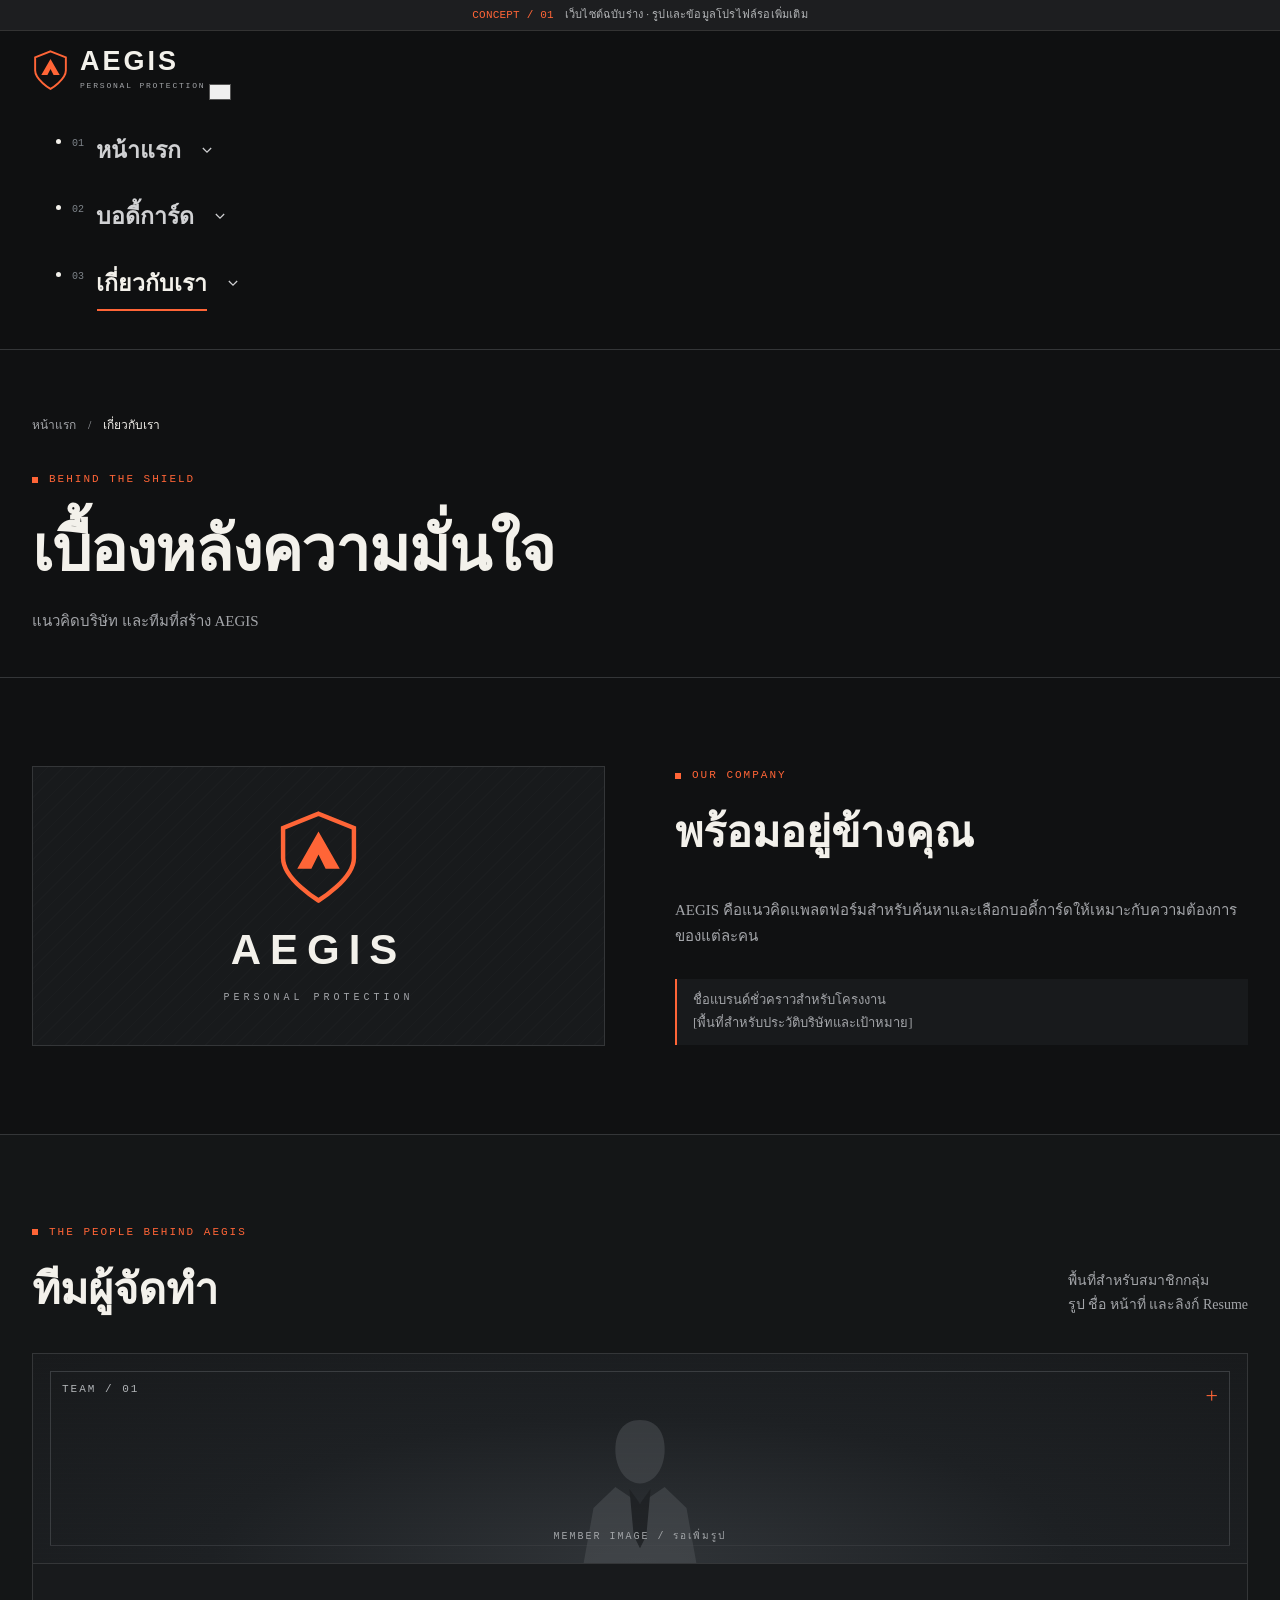
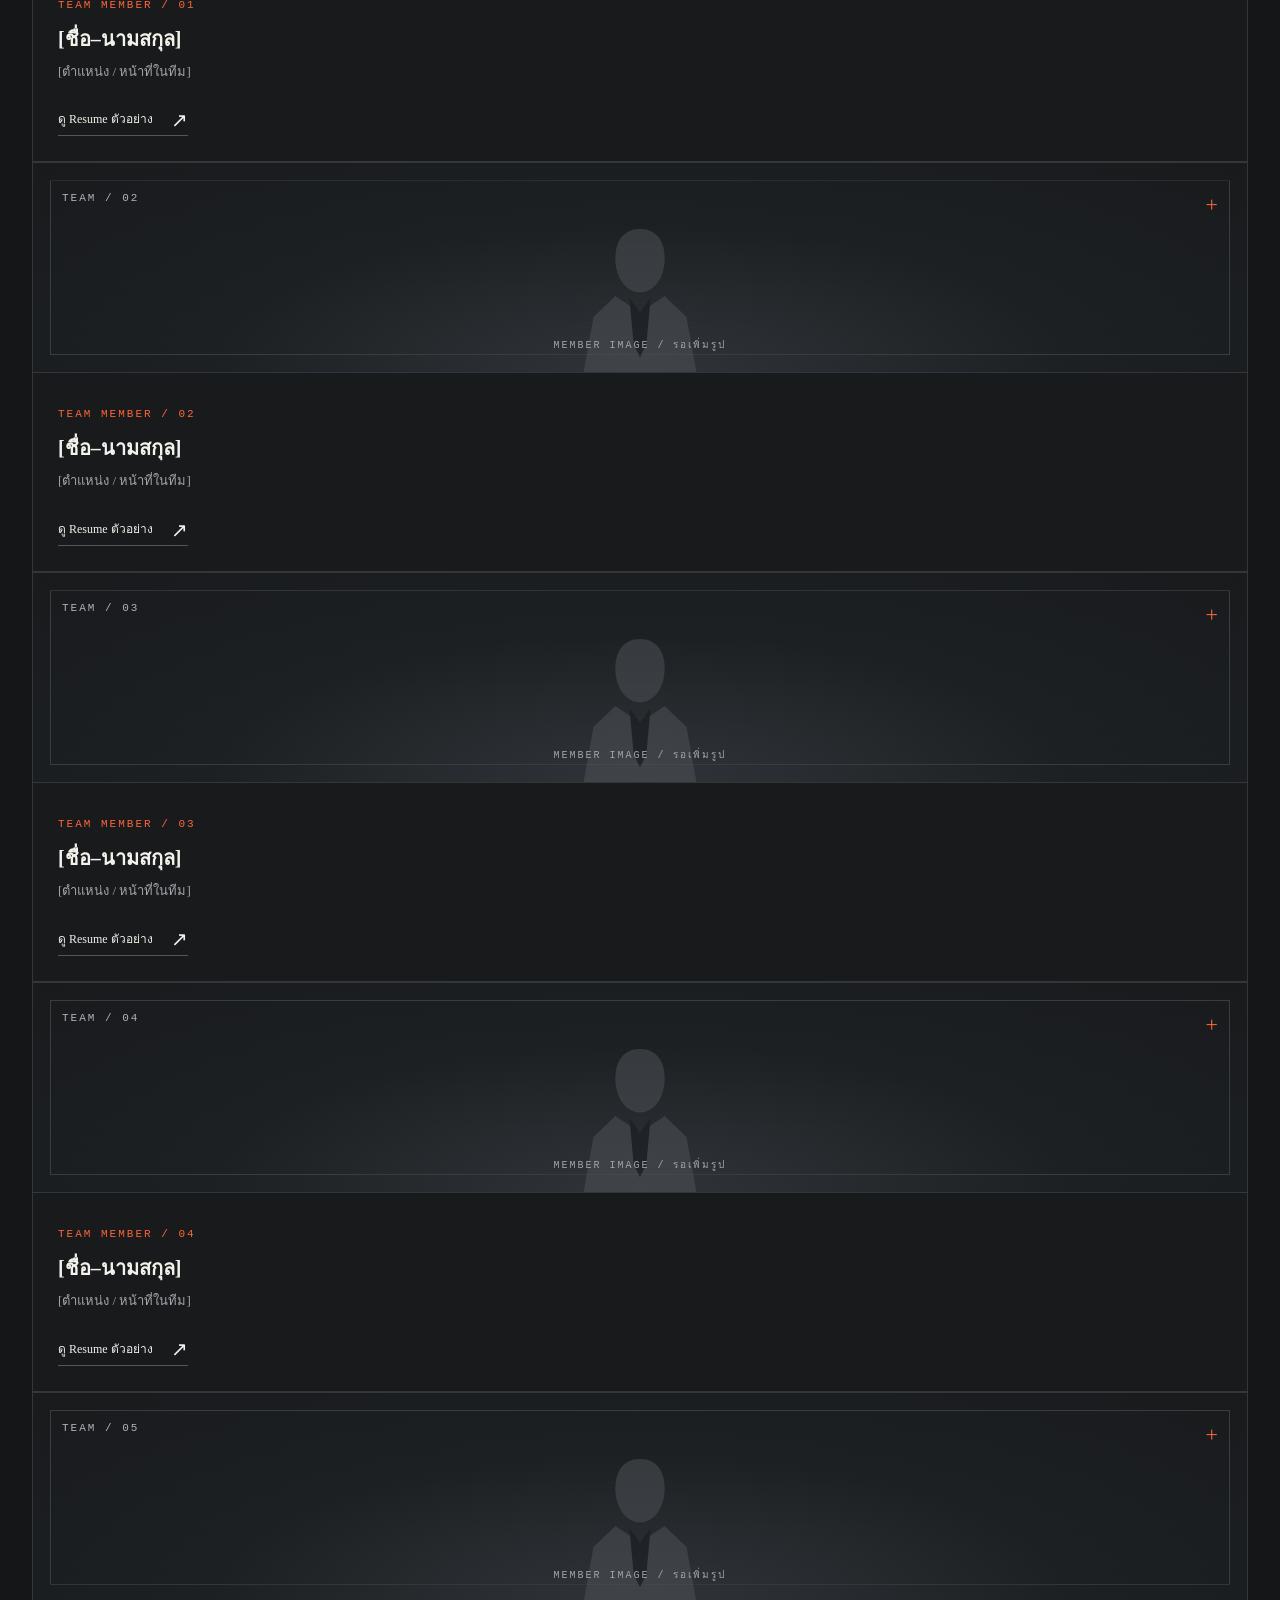
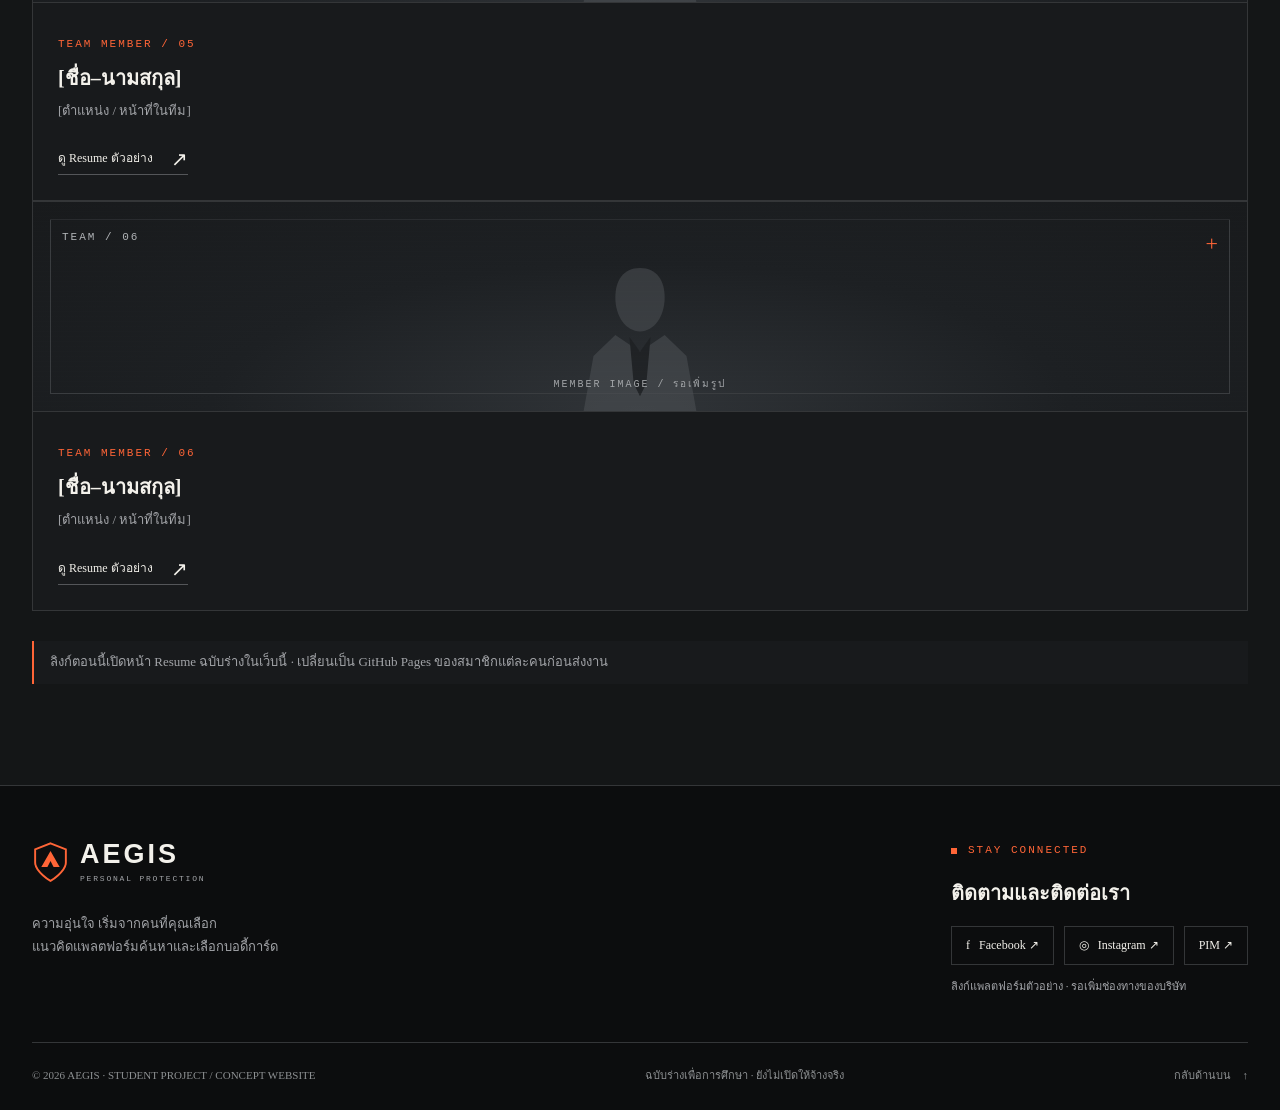
==== about.html @ c9ae6b12 "Add files via upload" ====
<!doctype html>
<html lang="th" data-bs-theme="dark">
  <!-- ข้อมูลหน้าเว็บและไฟล์ CSS -->
  <head>
    <meta charset="utf-8" />
    <meta name="viewport" content="width=device-width,initial-scale=1" />
    <meta name="theme-color" content="#101112" />
    <title>เกี่ยวกับเราและทีมผู้จัดทำ | AEGIS Personal Protection</title>
    <meta
      name="description"
      content="AEGIS แนวคิดแพลตฟอร์มเลือกบอดี้การ์ดส่วนบุคคล เว็บไซต์ฉบับร่างสำหรับโครงงานนักศึกษา"
    />
    <link rel="icon" href="assets/images/favicon.svg" type="image/svg+xml" />
    <link rel="stylesheet" href="assets/vendor/bootstrap.min.css" />
    <link rel="stylesheet" href="assets/css/style.css" />
  </head>
  <body id="top">
    <a class="skip-link" href="#main">ข้ามไปเนื้อหา</a>
    <div class="draft-bar">
      <span>CONCEPT / 01</span>
      เว็บไซต์ฉบับร่าง · รูปและข้อมูลโปรไฟล์รอเพิ่มเติม
    </div>

    <!-- แถบเมนูหลัก (Navbar) -->
    <header class="site-header">
      <nav class="navbar navbar-expand-lg" aria-label="เมนูหลัก">
        <div class="container">
          <a class="brand" href="index.html" aria-label="AEGIS กลับหน้าแรก">
            <svg viewBox="0 0 48 56" fill="none" aria-hidden="true">
              <path
                d="m24 3 20 8v17c0 12-20 24-20 24S4 40 4 28V11Z"
                stroke="currentColor"
                stroke-width="2.5"
              />
              <path d="m12 34 12-21 12 21h-8l-4-8-4 8Z" fill="currentColor" />
            </svg>
            <span>
              <span class="brand-name">AEGIS</span>
              <span class="brand-tag">PERSONAL PROTECTION</span>
            </span>
          </a>
          <button
            class="navbar-toggler"
            type="button"
            data-bs-toggle="collapse"
            data-bs-target="#mainNavigation"
            aria-controls="mainNavigation"
            aria-expanded="false"
            aria-label="เปิดหรือปิดเมนู"
          >
            <span class="navbar-toggler-icon"></span>
          </button>
          <div class="collapse navbar-collapse" id="mainNavigation">
            <ul class="navbar-nav ms-auto nav-three">
              <!-- เมนูหลัก 01: หน้าแรก -->
              <li class="nav-item nav-group">
                <!-- ชื่อหัวข้อเป็นลิงก์ไปหน้าหลัก; ลูกศรแยกสำหรับเปิดหัวข้อย่อย -->
                <div class="nav-heading">
                  <a class="nav-main" href="index.html" id="nav-home">
                    <span class="nav-number" aria-hidden="true">01</span>
                    หน้าแรก
                  </a>
                  <button
                    class="nav-toggle"
                    type="button"
                    aria-label="เปิดหรือปิดหัวข้อย่อยหน้าแรก"
                    aria-expanded="false"
                    aria-controls="panel-home"
                  >
                    <svg class="nav-chevron" viewBox="0 0 12 8" fill="none" aria-hidden="true">
                      <path d="m1 1 5 5 5-5" stroke="currentColor" stroke-width="1.5" />
                    </svg>
                  </button>
                </div>
                <div class="nav-prism-panel" id="panel-home" aria-labelledby="nav-home" hidden>
                  <div class="container nav-prism-content">
                    <span class="nav-panel-title">01 / หน้าแรก</span>
                    <div class="nav-sub-links">
                      <a class="nav-sub-link" href="index.html#home">
                        ภาพรวมหน้าแรก
                        <span aria-hidden="true">↗</span>
                      </a>
                      <a class="nav-sub-link" href="index.html#features">
                        บริการและจุดเด่น
                        <span aria-hidden="true">↗</span>
                      </a>
                      <a class="nav-sub-link" href="index.html#reviews">
                        รีวิวจากลูกค้า
                        <span aria-hidden="true">↗</span>
                      </a>
                      <a class="nav-sub-link" href="index.html#pricing">
                        แพ็กเกจบริการ
                        <span aria-hidden="true">↗</span>
                      </a>
                      <a class="nav-sub-link" href="index.html#cta">
                        เริ่มใช้บริการ
                        <span aria-hidden="true">↗</span>
                      </a>
                    </div>
                  </div>
                </div>
              </li>
              <!-- เมนูหลัก 02: บอดี้การ์ด -->
              <li class="nav-item nav-group">
                <!-- ชื่อหัวข้อเป็นลิงก์ไปหน้าหลัก; ลูกศรแยกสำหรับเปิดหัวข้อย่อย -->
                <div class="nav-heading">
                  <a class="nav-main" href="guards.html" id="nav-guards">
                    <span class="nav-number" aria-hidden="true">02</span>
                    บอดี้การ์ด
                  </a>
                  <button
                    class="nav-toggle"
                    type="button"
                    aria-label="เปิดหรือปิดหัวข้อย่อยบอดี้การ์ด"
                    aria-expanded="false"
                    aria-controls="panel-guards"
                  >
                    <svg class="nav-chevron" viewBox="0 0 12 8" fill="none" aria-hidden="true">
                      <path d="m1 1 5 5 5-5" stroke="currentColor" stroke-width="1.5" />
                    </svg>
                  </button>
                </div>
                <div class="nav-prism-panel" id="panel-guards" aria-labelledby="nav-guards" hidden>
                  <div class="container nav-prism-content">
                    <span class="nav-panel-title">02 / บอดี้การ์ด</span>
                    <div class="nav-sub-links">
                      <a class="nav-sub-link" href="guards.html">
                        เลือกบอดี้การ์ดทั้งหมด
                        <span aria-hidden="true">↗</span>
                      </a>
                      <a class="nav-sub-link" href="index.html#bodyguards">
                        โปรไฟล์แนะนำ
                        <span aria-hidden="true">↗</span>
                      </a>
                      <a class="nav-sub-link" href="index.html#pricing">
                        รูปแบบการดูแล
                        <span aria-hidden="true">↗</span>
                      </a>
                    </div>
                  </div>
                </div>
              </li>
              <!-- เมนูหลัก 03: เกี่ยวกับเรา -->
              <li class="nav-item nav-group">
                <!-- ชื่อหัวข้อเป็นลิงก์ไปหน้าหลัก; ลูกศรแยกสำหรับเปิดหัวข้อย่อย -->
                <div class="nav-heading">
                  <a
                    class="nav-main is-current"
                    href="about.html"
                    id="nav-about"
                    aria-current="page"
                  >
                    <span class="nav-number" aria-hidden="true">03</span>
                    เกี่ยวกับเรา
                  </a>
                  <button
                    class="nav-toggle"
                    type="button"
                    aria-label="เปิดหรือปิดหัวข้อย่อยเกี่ยวกับเรา"
                    aria-expanded="false"
                    aria-controls="panel-about"
                  >
                    <svg class="nav-chevron" viewBox="0 0 12 8" fill="none" aria-hidden="true">
                      <path d="m1 1 5 5 5-5" stroke="currentColor" stroke-width="1.5" />
                    </svg>
                  </button>
                </div>
                <div class="nav-prism-panel" id="panel-about" aria-labelledby="nav-about" hidden>
                  <div class="container nav-prism-content">
                    <span class="nav-panel-title">03 / เกี่ยวกับเรา</span>
                    <div class="nav-sub-links">
                      <a class="nav-sub-link" href="about.html">
                        เกี่ยวกับบริษัท
                        <span aria-hidden="true">↗</span>
                      </a>
                      <a class="nav-sub-link" href="about.html#team">
                        ทีมผู้จัดทำ / Team Members
                        <span aria-hidden="true">↗</span>
                      </a>
                      <a class="nav-sub-link" href="#contact">
                        ติดต่อและ Social
                        <span aria-hidden="true">↗</span>
                      </a>
                    </div>
                  </div>
                </div>
              </li>
            </ul>
          </div>
        </div>
      </nav>
    </header>
    <!-- เนื้อหาหลักของหน้านี้ -->
    <main id="main" tabindex="-1">
      <section class="page-intro">
        <div class="container">
          <div class="breadcrumb-custom">
            <a href="index.html">หน้าแรก</a>
            <span>/</span>
            <span>เกี่ยวกับเรา</span>
          </div>
          <div class="eyebrow">BEHIND THE SHIELD</div>
          <h1>เบื้องหลังความมั่นใจ</h1>
          <p>แนวคิดบริษัท และทีมที่สร้าง AEGIS</p>
        </div>
      </section>
      <section class="section">
        <div class="container">
          <div class="about-grid">
            <div class="about-mark">
              <svg viewBox="0 0 48 56" fill="none" aria-hidden="true">
                <path
                  d="m24 3 20 8v17c0 12-20 24-20 24S4 40 4 28V11Z"
                  stroke="currentColor"
                  stroke-width="2.5"
                />
                <path d="m12 34 12-21 12 21h-8l-4-8-4 8Z" fill="currentColor" />
              </svg>
              <strong>AEGIS</strong>
              <small>PERSONAL PROTECTION</small>
            </div>
            <div class="about-copy">
              <div class="eyebrow">OUR COMPANY</div>
              <h2>พร้อมอยู่ข้างคุณ</h2>
              <p>
                AEGIS
                คือแนวคิดแพลตฟอร์มสำหรับค้นหาและเลือกบอดี้การ์ดให้เหมาะกับความต้องการของแต่ละคน
              </p>
              <div class="notice">
                ชื่อแบรนด์ชั่วคราวสำหรับโครงงาน
                <br />
                [พื้นที่สำหรับประวัติบริษัทและเป้าหมาย]
              </div>
            </div>
          </div>
        </div>
      </section>
      <!-- กล่องสมาชิกทีมผู้จัดทำ -->
      <section class="section section-alt" id="team">
        <div class="container">
          <div class="section-head">
            <div>
              <div class="eyebrow">THE PEOPLE BEHIND AEGIS</div>
              <h2>ทีมผู้จัดทำ</h2>
            </div>
            <p>
              พื้นที่สำหรับสมาชิกกลุ่ม
              <br />
              รูป ชื่อ หน้าที่ และลิงก์ Resume
            </p>
          </div>
          <div class="row g-4">
            <div class="col-12 col-md-6 col-lg-4">
              <article class="member-card">
                <div class="portrait">
                  <span class="portrait-id">TEAM / 01</span>
                  <span class="portrait-plus" aria-hidden="true">+</span>
                  <svg
                    class="silhouette"
                    viewBox="0 0 160 220"
                    fill="currentColor"
                    aria-hidden="true"
                  >
                    <path
                      d="M80 17c-24 0-35 18-35 42 0 27 15 48 35 48s35-21 35-48c0-24-11-42-35-42Z"
                    />
                    <path d="m45 112 35 24 35-24 31 30 14 78H0l14-78Z" />
                    <path d="m65 115 15 21 15-21-6 66-9 18-9-18Z" fill="#181a1c" />
                  </svg>
                  <span class="portrait-label">MEMBER IMAGE / รอเพิ่มรูป</span>
                </div>
                <div class="member-body">
                  <span class="mono orange">TEAM MEMBER / 01</span>
                  <h3>[ชื่อ–นามสกุล]</h3>
                  <p>[ตำแหน่ง / หน้าที่ในทีม]</p>
                  <a
                    class="text-link"
                    href="members/member-01.html"
                    aria-label="ดูหน้า Resume ตัวอย่างสมาชิก 1"
                  >
                    ดู Resume ตัวอย่าง
                    <span class="arrow" aria-hidden="true">↗</span>
                  </a>
                </div>
              </article>
            </div>
            <div class="col-12 col-md-6 col-lg-4">
              <article class="member-card">
                <div class="portrait">
                  <span class="portrait-id">TEAM / 02</span>
                  <span class="portrait-plus" aria-hidden="true">+</span>
                  <svg
                    class="silhouette"
                    viewBox="0 0 160 220"
                    fill="currentColor"
                    aria-hidden="true"
                  >
                    <path
                      d="M80 17c-24 0-35 18-35 42 0 27 15 48 35 48s35-21 35-48c0-24-11-42-35-42Z"
                    />
                    <path d="m45 112 35 24 35-24 31 30 14 78H0l14-78Z" />
                    <path d="m65 115 15 21 15-21-6 66-9 18-9-18Z" fill="#181a1c" />
                  </svg>
                  <span class="portrait-label">MEMBER IMAGE / รอเพิ่มรูป</span>
                </div>
                <div class="member-body">
                  <span class="mono orange">TEAM MEMBER / 02</span>
                  <h3>[ชื่อ–นามสกุล]</h3>
                  <p>[ตำแหน่ง / หน้าที่ในทีม]</p>
                  <a
                    class="text-link"
                    href="members/member-02.html"
                    aria-label="ดูหน้า Resume ตัวอย่างสมาชิก 2"
                  >
                    ดู Resume ตัวอย่าง
                    <span class="arrow" aria-hidden="true">↗</span>
                  </a>
                </div>
              </article>
            </div>
            <div class="col-12 col-md-6 col-lg-4">
              <article class="member-card">
                <div class="portrait">
                  <span class="portrait-id">TEAM / 03</span>
                  <span class="portrait-plus" aria-hidden="true">+</span>
                  <svg
                    class="silhouette"
                    viewBox="0 0 160 220"
                    fill="currentColor"
                    aria-hidden="true"
                  >
                    <path
                      d="M80 17c-24 0-35 18-35 42 0 27 15 48 35 48s35-21 35-48c0-24-11-42-35-42Z"
                    />
                    <path d="m45 112 35 24 35-24 31 30 14 78H0l14-78Z" />
                    <path d="m65 115 15 21 15-21-6 66-9 18-9-18Z" fill="#181a1c" />
                  </svg>
                  <span class="portrait-label">MEMBER IMAGE / รอเพิ่มรูป</span>
                </div>
                <div class="member-body">
                  <span class="mono orange">TEAM MEMBER / 03</span>
                  <h3>[ชื่อ–นามสกุล]</h3>
                  <p>[ตำแหน่ง / หน้าที่ในทีม]</p>
                  <a
                    class="text-link"
                    href="members/member-03.html"
                    aria-label="ดูหน้า Resume ตัวอย่างสมาชิก 3"
                  >
                    ดู Resume ตัวอย่าง
                    <span class="arrow" aria-hidden="true">↗</span>
                  </a>
                </div>
              </article>
            </div>
            <div class="col-12 col-md-6 col-lg-4">
              <article class="member-card">
                <div class="portrait">
                  <span class="portrait-id">TEAM / 04</span>
                  <span class="portrait-plus" aria-hidden="true">+</span>
                  <svg
                    class="silhouette"
                    viewBox="0 0 160 220"
                    fill="currentColor"
                    aria-hidden="true"
                  >
                    <path
                      d="M80 17c-24 0-35 18-35 42 0 27 15 48 35 48s35-21 35-48c0-24-11-42-35-42Z"
                    />
                    <path d="m45 112 35 24 35-24 31 30 14 78H0l14-78Z" />
                    <path d="m65 115 15 21 15-21-6 66-9 18-9-18Z" fill="#181a1c" />
                  </svg>
                  <span class="portrait-label">MEMBER IMAGE / รอเพิ่มรูป</span>
                </div>
                <div class="member-body">
                  <span class="mono orange">TEAM MEMBER / 04</span>
                  <h3>[ชื่อ–นามสกุล]</h3>
                  <p>[ตำแหน่ง / หน้าที่ในทีม]</p>
                  <a
                    class="text-link"
                    href="members/member-04.html"
                    aria-label="ดูหน้า Resume ตัวอย่างสมาชิก 4"
                  >
                    ดู Resume ตัวอย่าง
                    <span class="arrow" aria-hidden="true">↗</span>
                  </a>
                </div>
              </article>
            </div>
            <div class="col-12 col-md-6 col-lg-4">
              <article class="member-card">
                <div class="portrait">
                  <span class="portrait-id">TEAM / 05</span>
                  <span class="portrait-plus" aria-hidden="true">+</span>
                  <svg
                    class="silhouette"
                    viewBox="0 0 160 220"
                    fill="currentColor"
                    aria-hidden="true"
                  >
                    <path
                      d="M80 17c-24 0-35 18-35 42 0 27 15 48 35 48s35-21 35-48c0-24-11-42-35-42Z"
                    />
                    <path d="m45 112 35 24 35-24 31 30 14 78H0l14-78Z" />
                    <path d="m65 115 15 21 15-21-6 66-9 18-9-18Z" fill="#181a1c" />
                  </svg>
                  <span class="portrait-label">MEMBER IMAGE / รอเพิ่มรูป</span>
                </div>
                <div class="member-body">
                  <span class="mono orange">TEAM MEMBER / 05</span>
                  <h3>[ชื่อ–นามสกุล]</h3>
                  <p>[ตำแหน่ง / หน้าที่ในทีม]</p>
                  <a
                    class="text-link"
                    href="members/member-05.html"
                    aria-label="ดูหน้า Resume ตัวอย่างสมาชิก 5"
                  >
                    ดู Resume ตัวอย่าง
                    <span class="arrow" aria-hidden="true">↗</span>
                  </a>
                </div>
              </article>
            </div>
            <div class="col-12 col-md-6 col-lg-4">
              <article class="member-card">
                <div class="portrait">
                  <span class="portrait-id">TEAM / 06</span>
                  <span class="portrait-plus" aria-hidden="true">+</span>
                  <svg
                    class="silhouette"
                    viewBox="0 0 160 220"
                    fill="currentColor"
                    aria-hidden="true"
                  >
                    <path
                      d="M80 17c-24 0-35 18-35 42 0 27 15 48 35 48s35-21 35-48c0-24-11-42-35-42Z"
                    />
                    <path d="m45 112 35 24 35-24 31 30 14 78H0l14-78Z" />
                    <path d="m65 115 15 21 15-21-6 66-9 18-9-18Z" fill="#181a1c" />
                  </svg>
                  <span class="portrait-label">MEMBER IMAGE / รอเพิ่มรูป</span>
                </div>
                <div class="member-body">
                  <span class="mono orange">TEAM MEMBER / 06</span>
                  <h3>[ชื่อ–นามสกุล]</h3>
                  <p>[ตำแหน่ง / หน้าที่ในทีม]</p>
                  <a
                    class="text-link"
                    href="members/member-06.html"
                    aria-label="ดูหน้า Resume ตัวอย่างสมาชิก 6"
                  >
                    ดู Resume ตัวอย่าง
                    <span class="arrow" aria-hidden="true">↗</span>
                  </a>
                </div>
              </article>
            </div>
          </div>
          <p class="notice">
            ลิงก์ตอนนี้เปิดหน้า Resume ฉบับร่างในเว็บนี้ · เปลี่ยนเป็น GitHub Pages
            ของสมาชิกแต่ละคนก่อนส่งงาน
          </p>
        </div>
      </section>
    </main>
    <!-- ส่วนท้ายและช่องทางติดต่อ -->
    <footer class="site-footer" id="contact">
      <div class="container">
        <div class="footer-top">
          <div>
            <a class="brand" href="index.html" aria-label="AEGIS กลับหน้าแรก">
              <svg viewBox="0 0 48 56" fill="none" aria-hidden="true">
                <path
                  d="m24 3 20 8v17c0 12-20 24-20 24S4 40 4 28V11Z"
                  stroke="currentColor"
                  stroke-width="2.5"
                />
                <path d="m12 34 12-21 12 21h-8l-4-8-4 8Z" fill="currentColor" />
              </svg>
              <span>
                <span class="brand-name">AEGIS</span>
                <span class="brand-tag">PERSONAL PROTECTION</span>
              </span>
            </a>
            <p>
              ความอุ่นใจ เริ่มจากคนที่คุณเลือก
              <br />
              แนวคิดแพลตฟอร์มค้นหาและเลือกบอดี้การ์ด
            </p>
          </div>
          <div>
            <span class="eyebrow">STAY CONNECTED</span>
            <h3 style="font-size: 20px">ติดตามและติดต่อเรา</h3>
            <div class="socials">
              <a
                href="https://www.facebook.com/"
                target="_blank"
                rel="noopener noreferrer"
                aria-label="Facebook เปิดแท็บใหม่"
              >
                f &nbsp; Facebook ↗
              </a>
              <a
                href="https://www.instagram.com/"
                target="_blank"
                rel="noopener noreferrer"
                aria-label="Instagram เปิดแท็บใหม่"
              >
                ◎ &nbsp; Instagram ↗
              </a>
              <a
                href="https://www.pim.ac.th/"
                target="_blank"
                rel="noopener noreferrer"
                aria-label="เว็บไซต์ PIM เปิดแท็บใหม่"
              >
                PIM ↗
              </a>
            </div>
            <p style="margin-top: 12px; font-size: 11px">
              ลิงก์แพลตฟอร์มตัวอย่าง · รอเพิ่มช่องทางของบริษัท
            </p>
          </div>
        </div>
        <div class="footer-bottom">
          <span>© 2026 AEGIS · STUDENT PROJECT / CONCEPT WEBSITE</span>
          <span>ฉบับร่างเพื่อการศึกษา · ยังไม่เปิดให้จ้างจริง</span>
          <a class="back-top" href="#top">
            กลับด้านบน
            <span aria-hidden="true">↑</span>
          </a>
        </div>
      </div>
    </footer>
    <!-- ข้อความสำรองเมื่อไม่ได้เปิด JavaScript -->
    <noscript>
      โปรดเปิด JavaScript เพื่อทดลองเลือกโปรไฟล์และเปิดเมนูมือถือ ·
      <a href="index.html">หน้าแรก</a>
      ·
      <a href="guards.html">บอดี้การ์ด</a>
      ·
      <a href="about.html">ทีมงาน</a>
    </noscript>
    <!-- ไฟล์ JavaScript: โหลด Bootstrap ก่อนโค้ดของเว็บ -->
    <script src="assets/vendor/bootstrap.bundle.min.js"></script>
    <script src="assets/js/data.js"></script>
    <script src="assets/js/main.js"></script>
  </body>
</html>
---- assets/css/style.css ----
@import url('fonts.css');

/* สีหลักและค่าพื้นฐานของเว็บไซต์ */
:root {
  --bg: #101112;
  --panel: #181a1c;
  --panel2: #202225;
  --line: #343638;
  --muted: #a3a5a9;
  --text: #f3f1eb;
  --accent: #ff6537;
  --bs-body-bg: var(--bg);
  --bs-body-color: var(--text);
  --bs-border-color: var(--line);
  --bs-body-font-family: 'Noto Sans Thai', Tahoma, Arial, sans-serif;
  --bs-link-color: var(--text);
}

/* รูปแบบพื้นฐานและองค์ประกอบที่ใช้ร่วมกัน */
* {
  box-sizing: border-box;
}
html {
  scroll-behavior: smooth;
  scroll-padding-top: 100px;
}
body {
  margin: 0;
  font-size: 16px;
  line-height: 1.75;
  background: var(--bg);
  color: var(--text);
}
::selection {
  background: var(--accent);
  color: #111;
}
a {
  color: inherit;
  text-decoration: none;
}
a:hover {
  color: var(--accent);
}
button,
input,
select,
textarea {
  font: inherit;
}
button,
a,
input,
select,
textarea,
summary {
  outline-offset: 5px;
}
:focus-visible {
  outline: 2px solid var(--accent);
}
h1,
h2,
h3,
h4,
p {
  margin-top: 0;
}
h1,
h2,
h3,
h4 {
  line-height: 1.3;
}
h2 {
  font-size: clamp(28px, 3.4vw, 43px);
  font-weight: 750;
}
h3 {
  font-size: 23px;
  font-weight: 700;
}
p {
  color: var(--muted);
}
.container {
  max-width: 1280px;
  padding-left: 32px;
  padding-right: 32px;
}
.eyebrow,
.mono {
  font-family: 'Courier New', monospace;
  font-size: 11px;
  letter-spacing: 2px;
  text-transform: uppercase;
}
.eyebrow {
  color: var(--accent);
  margin-bottom: 20px;
  display: flex;
  align-items: center;
  gap: 11px;
}
.eyebrow:before {
  content: '';
  height: 6px;
  width: 6px;
  background: var(--accent);
}
.muted {
  color: var(--muted);
}
.orange {
  color: var(--accent);
}
.skip-link {
  position: fixed;
  left: 20px;
  top: -100px;
  z-index: 2000;
  background: var(--accent);
  color: #111;
  padding: 12px;
}
.skip-link:focus {
  top: 10px;
}
/* ปุ่มและลิงก์ */
.btn {
  border-radius: 2px;
  padding: 13px 23px;
  font-weight: 650;
  font-size: 14px;
  display: inline-flex;
  align-items: center;
  justify-content: center;
  gap: 24px;
  min-height: 49px;
  transition:
    background 0.2s,
    color 0.2s,
    transform 0.2s;
}
.btn-primary {
  background: var(--accent);
  border: 1px solid var(--accent);
  color: #111;
}
.btn-primary:hover,
.btn-primary:active {
  background: #ff855f !important;
  border-color: #ff855f !important;
  color: #111 !important;
}
.btn-outline {
  border: 1px solid #515356;
  color: var(--text);
  background: transparent;
}
.btn-outline:hover {
  background: var(--panel2);
  border-color: var(--text);
  color: var(--text);
}
.btn:disabled {
  opacity: 0.5;
}
.arrow {
  font-family: Arial, sans-serif;
  font-size: 20px;
  line-height: 1;
}
.text-link {
  display: inline-flex;
  gap: 18px;
  align-items: center;
  font-size: 14px;
  border-bottom: 1px solid #545659;
  padding-bottom: 5px;
}
/* แถบแจ้งฉบับร่างและเมนูนำทาง */
.draft-bar {
  background: #1d1e20;
  border-bottom: 1px solid #333;
  color: #b4b6b8;
  text-align: center;
  font-size: 11px;
  padding: 5px 14px;
  letter-spacing: 0.2px;
}
.draft-bar span {
  color: var(--accent);
  font-family: monospace;
  margin-right: 8px;
}
.site-header {
  background: rgba(16, 17, 18, 0.97);
  position: sticky;
  top: 0;
  z-index: 100;
  border-bottom: 1px solid var(--line);
}
.navbar {
  padding: 17px 0;
}
.brand {
  display: inline-flex;
  gap: 11px;
  align-items: center;
}
.brand-name {
  font-family: Arial, sans-serif;
  display: block;
  font-size: 27px;
  line-height: 1;
  font-weight: 900;
  letter-spacing: 3px;
}
.brand-tag {
  display: block;
  font:
    8px/1.5 'Courier New',
    monospace;
  letter-spacing: 1.8px;
  color: var(--muted);
  margin-top: 5px;
}
.brand svg {
  width: 37px;
  height: 43px;
  color: var(--accent);
}
.navbar-nav {
  gap: 22px;
  align-items: center;
}
.nav-link {
  color: #c1c1c2;
  font-size: 13px;
  padding: 8px 0 !important;
}
.nav-link:hover,
.nav-link.active {
  color: var(--text);
}
.nav-link.active:after {
  content: '';
  display: block;
  background: var(--accent);
  height: 2px;
  margin-top: 3px;
}
.navbar .btn {
  font-size: 12px;
  min-height: 40px;
  padding: 8px 16px;
}
.navbar-toggler {
  border: 1px solid #555;
  color: var(--text);
  padding: 7px 10px;
}
.navbar-toggler-icon {
  filter: none;
}

/* เมนูหลัก 3 หัวข้อ และแถบหัวข้อย่อยแบบกระจกเหลือบปริซึม */
.nav-three {
  gap: clamp(25px, 4vw, 60px);
}
.nav-heading {
  display: flex;
  align-items: center;
  gap: 4px;
}
.nav-toggle {
  display: grid;
  place-items: center;
  width: 44px;
  height: 44px;
  padding: 0;
  border: 0;
  background: transparent;
  color: #d0d1d3;
  border-radius: 2px;
}
.nav-toggle:hover,
.nav-toggle[aria-expanded='true'] {
  color: var(--accent);
  background: #ffffff08;
}
.nav-main {
  display: flex;
  align-items: center;
  gap: 12px;
  position: relative;
  padding: 16px 0;
  border: 0;
  background: transparent;
  color: #d0d1d3;
  font-size: clamp(20px, 1.8vw, 26px);
  font-weight: 700;
  line-height: 1.5;
  transition: color 0.2s;
}
.nav-number {
  color: #7d8389;
  font:
    10px 'Courier New',
    monospace;
  align-self: flex-start;
  padding-top: 5px;
}
.nav-chevron {
  width: 10px;
  height: 7px;
  transition: transform 0.2s;
}
.nav-main::after {
  content: '';
  position: absolute;
  left: 25px;
  right: 0;
  bottom: 5px;
  height: 2px;
  background: var(--accent);
  transform: scaleX(0);
  transform-origin: left;
  transition: transform 0.2s;
}
.nav-main.is-current,
.nav-heading:has(.nav-toggle[aria-expanded='true']) .nav-main,
.nav-main:hover {
  color: var(--text);
}
.nav-main.is-current::after,
.nav-heading:has(.nav-toggle[aria-expanded='true']) .nav-main::after {
  transform: scaleX(1);
}
.nav-toggle[aria-expanded='true'] .nav-chevron {
  transform: rotate(180deg);
}
.nav-prism-panel {
  position: absolute;
  top: 100%;
  left: 0;
  right: 0;
  overflow: hidden;
  isolation: isolate;
  border-top: 1px solid #ffffff20;
  border-bottom: 1px solid #c2cfdf40;
  /* สีพื้นเป็น fallback สำหรับเบราว์เซอร์ที่ไม่รองรับ backdrop-filter */
  background: rgba(23, 27, 33, 0.95);
  box-shadow: 0 25px 45px #0005;
}
.nav-prism-panel[hidden] {
  display: none;
}
.nav-prism-panel::before {
  content: '';
  position: absolute;
  inset: 0;
  z-index: -1;
  pointer-events: none;
  background:
    linear-gradient(116deg, transparent 25%, #c8c8ff0d 25.2%, transparent 52%),
    linear-gradient(65deg, #8dcfff10, transparent 35%, #e4b5ff0c 65%, #ff9d6d10),
    linear-gradient(165deg, #ffffff09, transparent 55%);
}
.nav-prism-panel::after {
  content: '';
  position: absolute;
  top: 0;
  left: 0;
  right: 0;
  height: 1px;
  background: linear-gradient(90deg, transparent, #9dcffb70, #e7c6ff60, #ffac7c70, transparent);
  pointer-events: none;
}
.nav-prism-content {
  display: flex;
  align-items: center;
  gap: 40px;
  padding-top: 27px;
  padding-bottom: 27px;
}
.nav-panel-title {
  flex: 0 0 180px;
  color: #b4bbc4;
  font-size: 12px;
  letter-spacing: 1px;
}
.nav-sub-links {
  display: flex;
  flex: 1;
  gap: 12px;
  flex-wrap: wrap;
}
.nav-sub-link {
  display: flex;
  align-items: center;
  justify-content: space-between;
  gap: 24px;
  min-height: 48px;
  padding: 10px 18px;
  border: 1px solid #ffffff20;
  background: #ffffff04;
  color: #e6e8eb;
  font-size: 14px;
  transition:
    background 0.2s,
    border-color 0.2s;
}
.nav-sub-link span {
  color: var(--accent);
}
.nav-sub-link:hover {
  color: white;
  background: #ffffff0d;
  border-color: #c2d2ef60;
}
@supports (backdrop-filter: blur(20px)) {
  .nav-prism-panel {
    background: rgba(22, 26, 32, 0.76);
    backdrop-filter: blur(20px) saturate(135%);
    -webkit-backdrop-filter: blur(20px) saturate(135%);
  }
}
@media (max-width: 991.98px) {
  .nav-three {
    gap: 0;
  }
  .navbar-collapse {
    max-height: 75vh;
    overflow-y: auto;
  }
  .nav-main {
    flex: 1;
    padding: 18px 0;
    font-size: 24px;
    text-align: left;
  }
  .nav-heading {
    width: 100%;
  }
  .nav-main::after {
    right: auto;
    width: 42px;
  }
  .nav-prism-panel {
    position: relative;
    top: auto;
    margin: 8px 0 16px;
    box-shadow: none;
  }
  .nav-prism-content {
    display: block;
    padding: 18px;
  }
  .nav-panel-title {
    display: block;
    margin-bottom: 14px;
  }
  .nav-sub-links {
    flex-direction: column;
  }
  .nav-sub-link {
    width: 100%;
  }
}
/* ส่วนเปิดหน้าเว็บ (Hero) */
.hero {
  position: relative;
  overflow: hidden;
  border-bottom: 1px solid var(--line);
}
.hero-grid {
  display: grid;
  grid-template-columns: 1.05fr 1fr;
  min-height: 650px;
  position: relative;
}
.hero-copy {
  position: relative;
  padding: 74px 0 70px;
  z-index: 2;
}
.hero h1 {
  font-family: Arial, sans-serif;
  font-weight: 950;
  font-size: clamp(58px, 5.2vw, 74px);
  line-height: 0.96;
  letter-spacing: -5px;
  margin-bottom: 25px;
}
.hero h1 span {
  color: var(--accent);
}
.hero-detail {
  position: relative;
  isolation: isolate;
}
/* หลุมดำแผ่ถึงขอบซ้าย โดยไล่ขอบภาพให้กลืนกับพื้นหลัง */
.hero-orbit {
  position: absolute;
  z-index: -1;
  top: -85px;
  bottom: -115px;
  left: calc(-1 * (max(0px, (100vw - 1280px) / 2) + 32px));
  width: min(68vw, 1040px);
  overflow: hidden;
  pointer-events: none;
  opacity: 0.42;
  mask-image:
    linear-gradient(180deg, transparent, #000 22%, #000 72%, transparent),
    linear-gradient(90deg, #000 40%, transparent 96%);
  mask-composite: intersect;
}
.hero-video {
  display: block;
  width: 100%;
  height: 100%;
  object-fit: cover;
  object-position: center;
  filter: saturate(0.65);
}
.hero-video-toggle {
  display: inline-flex;
  align-items: center;
  min-height: 44px;
  margin-top: 14px;
  padding: 5px 0;
  border: 0;
  background: transparent;
  color: var(--muted);
  font-size: 11px;
  cursor: pointer;
}
.hero-video-toggle:hover {
  color: var(--text);
}
.hero-video-toggle[hidden] {
  display: none;
}
.hero-thai {
  font-size: 27px;
  font-weight: 650;
  margin: 24px 0 14px;
}
.hero-detail > p {
  max-width: 400px;
  font-size: 15px;
}
.hero-actions {
  display: flex;
  gap: 12px;
  flex-wrap: wrap;
  margin-top: 30px;
}
.hero-image {
  position: absolute;
  inset: 0 -32px 0 39%;
  overflow: hidden;
}
.hero-image img {
  height: 100%;
  width: 100%;
  object-fit: cover;
  object-position: 62% center;
  filter: saturate(0.45);
}
.hero-image:after {
  content: '';
  position: absolute;
  inset: 0;
  background:
    linear-gradient(90deg, var(--bg) 0%, rgba(16, 17, 18, 0.35) 30%, transparent 65%),
    linear-gradient(0deg, var(--bg), transparent 30%);
}
.hero-stamp {
  position: absolute;
  right: 3px;
  bottom: 46px;
  z-index: 2;
  border-left: 2px solid var(--accent);
  padding-left: 16px;
  font-size: 11px;
  color: #d2d2d2;
}
.hero-stamp strong {
  display: block;
  letter-spacing: 2px;
  font:
    700 14px/1.6 'Courier New',
    monospace;
}
.hero-bottom {
  display: flex;
  align-items: center;
  gap: 30px;
  margin-top: 45px;
  font:
    10px 'Courier New',
    monospace;
  letter-spacing: 1.4px;
  color: #bcbdbf;
}
.hero-bottom span:before {
  content: '+';
  color: var(--accent);
  margin-right: 8px;
}
/* แถบประเภทบริการ */
.strip {
  border-bottom: 1px solid var(--line);
  background: #151617;
}
.strip .container {
  display: flex;
  justify-content: space-between;
  gap: 20px;
  padding-top: 19px;
  padding-bottom: 19px;
  font:
    11px 'Courier New',
    monospace;
  letter-spacing: 1.5px;
  color: #b4b6b8;
}
.strip i {
  font-style: normal;
  color: var(--accent);
  margin-right: 12px;
}
/* การจัดวาง Section และจุดเด่นบริการ */
.section {
  padding: 88px 0;
  border-bottom: 1px solid var(--line);
}
.section-head {
  display: flex;
  align-items: flex-end;
  justify-content: space-between;
  gap: 24px;
  margin-bottom: 35px;
}
.section-head h2 {
  margin-bottom: 0;
}
.section-head p {
  max-width: 350px;
  font-size: 14px;
  margin-bottom: 0;
}
.feature {
  border-top: 1px solid #505254;
  padding: 28px 0 0;
  height: 100%;
}
.feature-top {
  display: flex;
  justify-content: space-between;
  align-items: center;
  margin-bottom: 28px;
}
.feature-icon {
  height: 48px;
  width: 48px;
  border: 1px solid #494b4d;
  display: grid;
  place-items: center;
  color: var(--accent);
}
.feature-icon svg {
  height: 24px;
  width: 24px;
}
.feature p {
  font-size: 14px;
  max-width: 320px;
  margin-bottom: 0;
}
.section-alt {
  background: #141617;
}
/* การ์ดบอดี้การ์ดและกล่องรูปโปรไฟล์ */
.guard-card {
  height: 100%;
  border: 1px solid var(--line);
  background: var(--panel);
  transition:
    border-color 0.2s,
    transform 0.2s;
}
.guard-card:hover {
  border-color: #757575;
  transform: translateY(-4px);
}
.portrait {
  height: 265px;
  position: relative;
  overflow: hidden;
  display: flex;
  align-items: center;
  justify-content: center;
  background: radial-gradient(ellipse at 50% 100%, #303438 0%, #1d2023 50%, #181a1c 100%);
  border-bottom: 1px solid var(--line);
}
.portrait:before,
.portrait:after {
  content: '';
  position: absolute;
  inset: 17px;
  border: 1px solid #3a3d40;
  clip-path: polygon(
    0 0,
    30px 0,
    30px 1px,
    1px 1px,
    1px 30px,
    0 30px,
    0 0,
    100% 0,
    100% 30px,
    calc(100% - 1px) 30px,
    calc(100% - 1px) 1px,
    calc(100% - 30px) 1px,
    calc(100% - 30px) 0,
    100% 0,
    100% 100%,
    calc(100% - 30px) 100%,
    calc(100% - 30px) calc(100% - 1px),
    calc(100% - 1px) calc(100% - 1px),
    calc(100% - 1px) calc(100% - 30px),
    100% calc(100% - 30px),
    100% 100%,
    0 100%,
    0 calc(100% - 30px),
    1px calc(100% - 30px),
    1px calc(100% - 1px),
    30px calc(100% - 1px),
    30px 100%,
    0 100%
  );
}
.portrait:after {
  inset: 0;
  border: 0;
  clip-path: none;
  background: repeating-linear-gradient(0deg, transparent, transparent 4px, #ffffff02 5px);
  pointer-events: none;
}
.portrait .silhouette {
  width: 145px;
  height: 200px;
  align-self: flex-end;
  color: #505458;
  opacity: 0.5;
}
.portrait-label {
  position: absolute;
  bottom: 20px;
  left: 0;
  right: 0;
  text-align: center;
  z-index: 2;
  font:
    10px 'Courier New',
    monospace;
  letter-spacing: 2px;
  color: #a2a5a8;
}
.portrait-id {
  position: absolute;
  top: 29px;
  left: 29px;
  font:
    11px 'Courier New',
    monospace;
  letter-spacing: 2px;
  color: #b0b3b6;
}
.portrait-plus {
  position: absolute;
  right: 29px;
  top: 23px;
  color: var(--accent);
  font-size: 22px;
  font-weight: 300;
}
.guard-body {
  padding: 24px;
}
.guard-body h3 {
  font-size: 21px;
  margin: 10px 0;
}
.guard-body p {
  font-size: 13px;
  margin-bottom: 20px;
}
.guard-bottom {
  border-top: 1px solid var(--line);
  padding-top: 16px;
  display: flex;
  align-items: center;
  justify-content: space-between;
  gap: 12px;
}
.guard-bottom > span {
  font-size: 11px;
  color: var(--muted);
}
.guard-bottom button {
  padding: 3px 0;
  border: 0;
  background: none;
  font-size: 13px;
  color: var(--text);
}
.guard-bottom button:hover {
  color: var(--accent);
}
.chip {
  display: inline-block;
  font-size: 10px;
  border: 1px solid #43474a;
  padding: 3px 8px;
  color: #c4c6c8;
  line-height: 1.5;
}
/* การ์ดแพ็กเกจ */
.pricing-card {
  height: 100%;
  border: 1px solid var(--line);
  padding: 30px;
  background: var(--panel);
  position: relative;
}
.pricing-card.featured {
  border-color: var(--accent);
}
.pricing-card .price {
  font-size: 35px;
  font-weight: 700;
  margin: 25px 0 0;
  color: var(--text);
}
.pricing-card .price small {
  font-size: 12px;
  font-weight: 400;
  color: var(--muted);
}
.pricing-card p {
  font-size: 13px;
}
.pricing-card ul {
  list-style: none;
  padding: 20px 0 8px;
  border-top: 1px solid var(--line);
  margin-top: 25px;
  min-height: 130px;
}
.pricing-card li {
  font-size: 13px;
  color: #c4c6c8;
  margin-bottom: 13px;
}
.pricing-card li:before {
  content: '+';
  color: var(--accent);
  margin-right: 12px;
}
.pricing-card .btn {
  width: 100%;
}
.plan-index {
  position: absolute;
  right: 30px;
  top: 27px;
  color: #777;
  font-family: monospace;
}
/* ส่วนชวนให้เลือกบริการ (CTA) */
.cta {
  padding: 65px 0;
  background: var(--accent);
  color: #101112;
}
.cta .eyebrow {
  color: #27201c;
}
.cta .eyebrow:before {
  background: #111;
}
.cta h2 {
  margin: 0;
}
.cta p {
  color: #33251f;
  font-size: 15px;
  margin: 15px 0 0;
}
.cta .container {
  display: flex;
  align-items: center;
  justify-content: space-between;
  gap: 30px;
}
.cta .btn {
  background: #111;
  color: #fff;
  min-width: 190px;
  border-color: #111;
}
/* ส่วนท้ายและ Social links */
.site-footer {
  padding: 55px 0 25px;
  background: #0c0d0e;
}
.footer-top {
  display: flex;
  justify-content: space-between;
  gap: 30px;
}
.footer-top p {
  font-size: 13px;
  margin-top: 20px;
  max-width: 300px;
}
.socials {
  display: flex;
  gap: 10px;
  flex-wrap: wrap;
  margin-top: 16px;
}
.socials a {
  border: 1px solid var(--line);
  padding: 8px 14px;
  font-size: 12px;
}
.footer-bottom {
  display: flex;
  justify-content: space-between;
  gap: 15px;
  border-top: 1px solid var(--line);
  padding-top: 23px;
  margin-top: 35px;
  color: #8d9092;
  font-size: 11px;
}
/* หัวข้อหน้ารองและเมนูบอกตำแหน่งหน้า */
.page-intro {
  padding: 65px 0 42px;
  border-bottom: 1px solid var(--line);
}
.page-intro h1 {
  font-size: clamp(38px, 5vw, 62px);
  font-weight: 750;
  letter-spacing: -1px;
  margin-bottom: 18px;
}
.page-intro p {
  margin: 0;
  font-size: 15px;
  max-width: 560px;
}
.breadcrumb-custom {
  display: flex;
  gap: 12px;
  font-size: 12px;
  color: var(--muted);
  margin-bottom: 34px;
}
.breadcrumb-custom span:last-child {
  color: var(--text);
}
/* ตัวกรองหน้าบอดี้การ์ด */
.filter-bar {
  display: flex;
  align-items: center;
  gap: 12px;
  justify-content: space-between;
  margin-bottom: 30px;
  flex-wrap: wrap;
}
.filters {
  display: flex;
  gap: 8px;
  flex-wrap: wrap;
}
.filter-btn {
  border: 1px solid var(--line);
  background: transparent;
  color: #b8bbbe;
  padding: 9px 17px;
  font-size: 13px;
  min-height: 44px;
}
.filter-btn.active {
  background: var(--accent);
  color: #111;
  border-color: var(--accent);
}
.filter-btn:hover {
  border-color: var(--accent);
}
.results-count {
  color: var(--muted);
  font-size: 12px;
}
.catalog {
  padding-top: 35px;
}
/* หน้าบริษัทและทีมผู้จัดทำ */
.about-grid {
  display: grid;
  grid-template-columns: 1fr 1fr;
  gap: 70px;
  align-items: center;
}
.about-mark {
  height: 280px;
  border: 1px solid var(--line);
  background: repeating-linear-gradient(135deg, #181a1c, #181a1c 10px, #1b1d1f 10px, #1b1d1f 11px);
  display: flex;
  flex-direction: column;
  justify-content: center;
  align-items: center;
  gap: 18px;
}
.about-mark svg {
  width: 85px;
  height: 100px;
  color: var(--accent);
}
.about-mark strong {
  font: 900 42px Arial;
  letter-spacing: 9px;
}
.about-mark small {
  font: 10px monospace;
  color: var(--muted);
  letter-spacing: 4px;
}
.about-copy p {
  font-size: 15px;
}
.member-card {
  border: 1px solid var(--line);
  height: 100%;
  background: var(--panel);
}
.member-card .portrait {
  height: 210px;
}
.member-card .portrait svg {
  height: 155px;
  width: 120px;
}
.member-body {
  padding: 25px;
}
.member-body h3 {
  font-size: 20px;
  margin: 9px 0;
}
.member-body p {
  font-size: 13px;
  margin-bottom: 21px;
}
.member-body a {
  font-size: 12px;
}
.notice {
  border-left: 2px solid var(--accent);
  padding: 10px 16px;
  color: var(--muted);
  font-size: 13px;
  margin-top: 30px;
  background: var(--panel);
}
/* หน้าต่างโปรไฟล์และแบบฟอร์มทดลอง */
.modal-content {
  background: #1a1c1e;
  border: 1px solid #4a4c4e;
  border-radius: 3px;
  color: var(--text);
}
.modal-header,
.modal-footer {
  border-color: var(--line);
  padding: 20px 25px;
}
.modal-title {
  font-size: 22px;
}
.modal-body {
  padding: 25px;
}
.btn-close {
  filter: none;
}
.modal .portrait {
  height: 220px;
  margin-bottom: 22px;
}
.detail-grid {
  display: grid;
  grid-template-columns: 1fr 1fr;
  gap: 1px;
  background: var(--line);
  border: 1px solid var(--line);
  margin: 20px 0;
}
.detail-grid > div {
  padding: 13px;
  background: var(--panel);
  font-size: 13px;
}
.detail-grid small {
  display: block;
  color: var(--muted);
  margin-bottom: 5px;
}
.form-label {
  font-size: 13px;
}
.form-select,
.form-control {
  background: #121416;
  color: var(--text);
  border: 1px solid #555;
  border-radius: 2px;
  padding: 12px;
  color-scheme: dark;
}
.form-control:focus,
.form-select:focus {
  background: #121416;
  color: var(--text);
  border-color: var(--accent);
  box-shadow: 0 0 0 3px #ff653720;
}
.form-select {
  --bs-form-select-bg-img: url("data:image/svg+xml,%3Csvg xmlns='http://www.w3.org/2000/svg' viewBox='0 0 16 16'%3E%3Cpath fill='none' stroke='%23ddd' stroke-linecap='round' stroke-linejoin='round' stroke-width='2' d='m2 5 6 6 6-6'/%3E%3C/svg%3E");
}
.form-control::placeholder {
  color: #83878b;
}
.form-check-input:checked {
  background-color: var(--accent);
  border-color: var(--accent);
}
.form-check-label {
  font-size: 12px;
  color: var(--muted);
}
.success-panel {
  padding: 35px 24px;
  border: 1px solid var(--accent);
  text-align: center;
}
.success-icon {
  font-size: 35px;
  color: var(--accent);
}
.success-panel h3 {
  margin: 14px 0;
}
.success-panel p {
  font-size: 14px;
}
/* หน้า Resume สมาชิก */
.resume-layout {
  display: grid;
  grid-template-columns: 300px 1fr;
  gap: 50px;
}
.resume-photo .portrait {
  height: 340px;
}
.resume-block {
  padding: 24px;
  border: 1px solid var(--line);
  margin-top: 20px;
}
.resume-block h2 {
  font-size: 20px;
}
.placeholder-line {
  height: 8px;
  background: #303337;
  margin: 14px 0;
  width: 90%;
}
.placeholder-line.short {
  width: 60%;
}
.resume-tag {
  display: inline-block;
  color: var(--accent);
  font-size: 12px;
  border: 1px solid var(--accent);
  padding: 4px 10px;
  margin-bottom: 15px;
}
noscript {
  display: block;
  padding: 12px;
  background: #4c2a1a;
}
.section-id {
  color: #72767a;
  font-family: monospace;
  font-size: 12px;
}
.subheading {
  font-family: Arial, sans-serif;
  font-size: clamp(34px, 4vw, 50px);
  font-weight: 850;
  letter-spacing: -2px;
}
.back-top {
  display: inline-flex;
  align-items: center;
  gap: 12px;
}
.nav-status {
  color: var(--muted);
  font: 9px monospace;
  letter-spacing: 1px;
}
.nav-status:before {
  content: '';
  display: inline-block;
  width: 5px;
  height: 5px;
  background: var(--accent);
  margin-right: 6px;
}

/* Responsive: จอขนาดใหญ่ */
@media (min-width: 1400px) {
  .hero-grid {
    min-height: 700px;
  }
  .hero-copy {
    padding-top: 90px;
  }
  .hero-image {
    right: -70px;
  }
}

/* Responsive: จอคอมพิวเตอร์ขนาดเล็ก */
@media (max-width: 1199.98px) {
  .navbar-nav {
    gap: 15px;
  }
  .container {
    padding-left: 26px;
    padding-right: 26px;
  }
  .hero h1 {
    font-size: 62px;
  }
  .hero-grid {
    min-height: 610px;
  }
  .hero-copy {
    padding-top: 62px;
  }
  .hero-thai {
    font-size: 24px;
  }
  .hero-image {
    inset: 0 -26px 0 35%;
  }
  .hero-orbit {
    left: -26px;
  }
  .hero-bottom {
    gap: 18px;
  }
  .nav-status {
    display: none;
  }
}

/* Responsive: แท็บเล็ต */
@media (max-width: 991.98px) {
  .navbar-collapse {
    padding: 22px 0 8px;
  }
  .navbar-nav {
    align-items: stretch;
    gap: 10px;
  }
  .nav-link.active:after {
    width: 25px;
  }
  .navbar .btn {
    margin-top: 10px;
  }
  .hero-grid {
    display: block;
    min-height: 0;
  }
  .hero-copy {
    padding: 55px 0 40px;
  }
  .hero h1 {
    font-size: 85px;
  }
  .hero-image {
    position: relative;
    inset: auto;
    height: 430px;
    margin: 0 -26px;
  }
  .hero-image img {
    object-position: center 40%;
  }
  .hero-image:after {
    background:
      linear-gradient(0deg, var(--bg), transparent 45%),
      linear-gradient(180deg, var(--bg), transparent 20%);
  }
  .hero-stamp {
    bottom: 32px;
    right: 8px;
  }
  .hero-bottom {
    margin-top: 30px;
  }
  .hero-detail > p {
    max-width: 520px;
  }
  .section {
    padding: 65px 0;
  }
  .section-head {
    align-items: flex-start;
  }
  .section-head p {
    max-width: 270px;
  }
  .about-grid {
    gap: 35px;
  }
  .strip .container {
    font-size: 9px;
    gap: 10px;
  }
  .feature {
    padding-bottom: 12px;
  }
  .feature-top {
    margin-bottom: 20px;
  }
  .feature p {
    max-width: none;
  }
  .portrait {
    height: 250px;
  }
  .resume-layout {
    grid-template-columns: 240px 1fr;
    gap: 30px;
  }
}

/* Responsive: โทรศัพท์มือถือ */
@media (max-width: 575.98px) {
  .container {
    padding-left: 20px;
    padding-right: 20px;
  }
  .draft-bar {
    font-size: 10px;
  }
  .brand-name {
    font-size: 24px;
  }
  .brand svg {
    width: 32px;
  }
  .navbar {
    padding: 14px 0;
  }
  .hero h1 {
    font-size: 62px;
    letter-spacing: -3px;
  }
  .hero-copy {
    padding-top: 40px;
  }
  .hero-thai {
    font-size: 23px;
  }
  .hero-detail > p {
    font-size: 14px;
  }
  .hero-actions {
    gap: 10px;
  }
  .hero-orbit {
    top: -50px;
    bottom: -55px;
    left: -20px;
    width: 115vw;
    opacity: 0.34;
  }
  .hero-actions .btn {
    padding: 12px 15px;
    gap: 15px;
    font-size: 12px;
  }
  .hero-image {
    margin: 0 -20px;
    height: 315px;
  }
  .hero-bottom {
    font-size: 8px;
    gap: 16px;
  }
  .hero-stamp {
    bottom: 27px;
    font-size: 9px;
  }
  .hero-stamp strong {
    font-size: 12px;
  }
  .strip .container {
    flex-wrap: wrap;
    justify-content: center;
    font-size: 8px;
    gap: 14px;
  }
  .strip i {
    margin-right: 5px;
  }
  .section {
    padding: 52px 0;
  }
  .section-head {
    display: block;
  }
  .section-head p {
    margin-top: 15px;
    max-width: none;
  }
  .section-head .text-link {
    margin-top: 20px;
  }
  .eyebrow {
    font-size: 10px;
    margin-bottom: 15px;
  }
  .guard-body {
    padding: 22px;
  }
  .portrait {
    height: 300px;
  }
  .pricing-card {
    padding: 25px;
  }
  .pricing-card ul {
    min-height: 0;
  }
  .cta .container {
    display: block;
  }
  .cta .btn {
    margin-top: 25px;
  }
  .footer-top,
  .footer-bottom {
    flex-direction: column;
  }
  .footer-top {
    gap: 20px;
  }
  .footer-bottom {
    gap: 10px;
  }
  .page-intro {
    padding: 35px 0;
  }
  .page-intro h1 {
    font-size: 39px;
  }
  .breadcrumb-custom {
    margin-bottom: 26px;
  }
  .filter-bar {
    gap: 18px;
  }
  .filter-btn {
    padding: 9px 12px;
    font-size: 12px;
  }
  .about-grid,
  .resume-layout {
    grid-template-columns: 1fr;
    gap: 28px;
  }
  .about-mark {
    height: 220px;
  }
  .member-card .portrait {
    height: 260px;
  }
  .modal-body {
    padding: 20px;
  }
  .detail-grid {
    grid-template-columns: 1fr 1fr;
  }
  .resume-photo .portrait {
    height: 300px;
  }
  .section-head h2 {
    font-size: 29px;
  }
  .modal-footer {
    flex-wrap: wrap;
  }
  .modal-footer .btn {
    flex: 1;
    white-space: nowrap;
  }
  .subheading {
    font-size: 36px;
  }
  .nav-status {
    display: none;
  }
}

/* ลดการเคลื่อนไหวตามการตั้งค่าของผู้ใช้ */
@media (prefers-reduced-motion: reduce) {
  html {
    scroll-behavior: auto;
  }
  *,
  *:before,
  *:after {
    transition: none !important;
    animation: none !important;
  }
}

/* รีวิวลูกค้า: สามกล่องในธีมดำ–ส้ม */
.reviews-section {
  border-block: 1px solid var(--line);
  background: radial-gradient(ellipse at 50% 0%, #ff65370a, transparent 65%), var(--bg);
}
.reviews-heading {
  margin-bottom: 42px;
  text-align: center;
}
.reviews-heading .eyebrow {
  justify-content: center;
  margin-bottom: 18px;
}
.reviews-heading h2 {
  margin-bottom: 14px;
}
.reviews-heading p {
  margin-bottom: 10px;
}
.reviews-note {
  color: var(--muted);
  font-size: 12px;
}
.review-card {
  display: flex;
  flex-direction: column;
  height: 100%;
  margin: 0;
  padding: clamp(24px, 2.5vw, 34px);
  border: 1px solid #ff653730;
  border-radius: 16px;
  background: linear-gradient(145deg, #1c1c1e, #151617);
  transition:
    border-color 180ms ease,
    transform 180ms ease;
}
.review-card:hover {
  border-color: var(--accent);
  transform: translateY(-4px);
}
.review-stars {
  margin-bottom: 20px;
  color: var(--accent);
  font-size: 23px;
  letter-spacing: 2px;
  line-height: 1;
}
.review-card blockquote {
  flex: 1;
  margin: 0 0 28px;
}
.review-card blockquote p {
  margin: 0;
  color: #bfc0c3;
  font-size: 15px;
  font-style: italic;
  line-height: 1.9;
}
.review-person {
  display: flex;
  align-items: center;
  gap: 16px;
}
.review-avatar {
  display: grid;
  flex: 0 0 52px;
  width: 52px;
  height: 52px;
  place-items: center;
  border-radius: 50%;
  background: var(--accent);
  color: #101112;
  font-weight: 800;
}
.review-person strong,
.review-person div > span {
  display: block;
}
.review-person strong {
  font-size: 15px;
}
.review-person div > span {
  margin-top: 2px;
  color: var(--muted);
  font-size: 13px;
}
@media (prefers-reduced-motion: reduce) {
  .review-card {
    transition: none;
  }
  .review-card:hover {
    transform: none;
  }
}
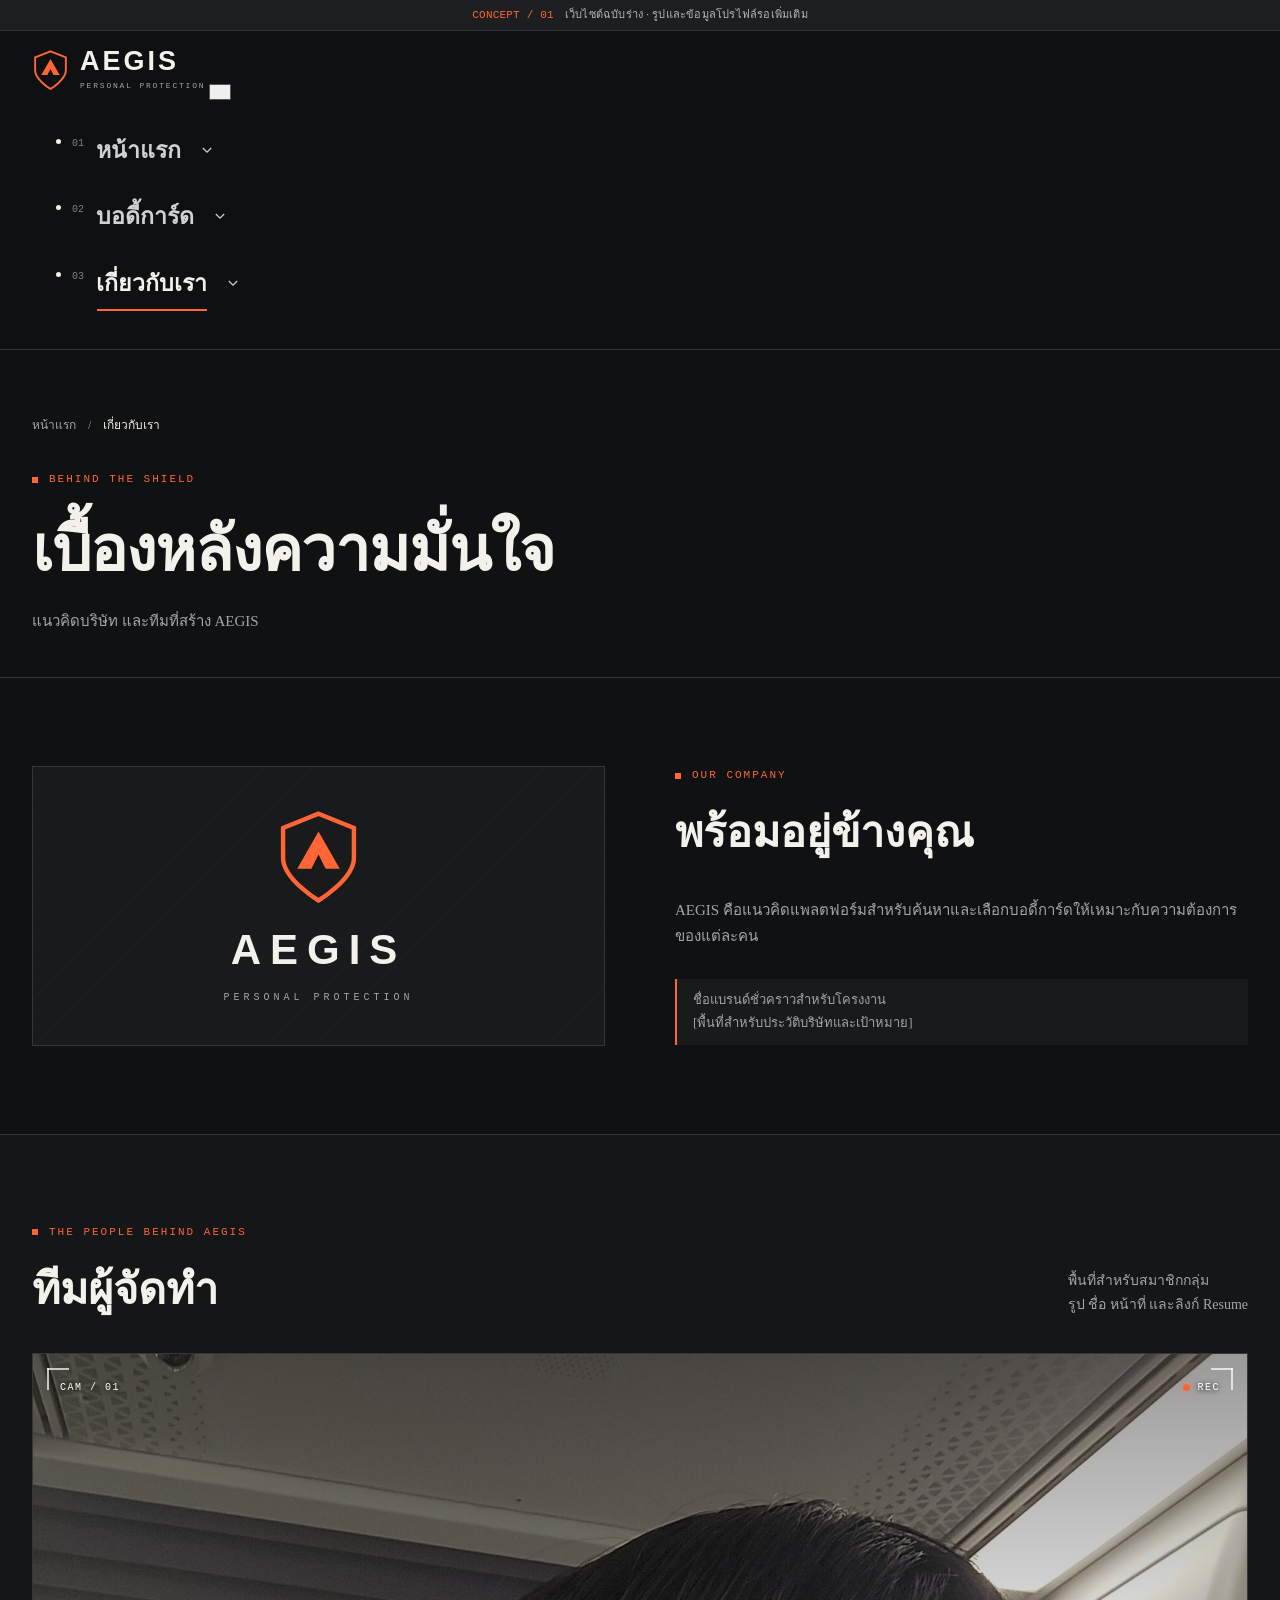
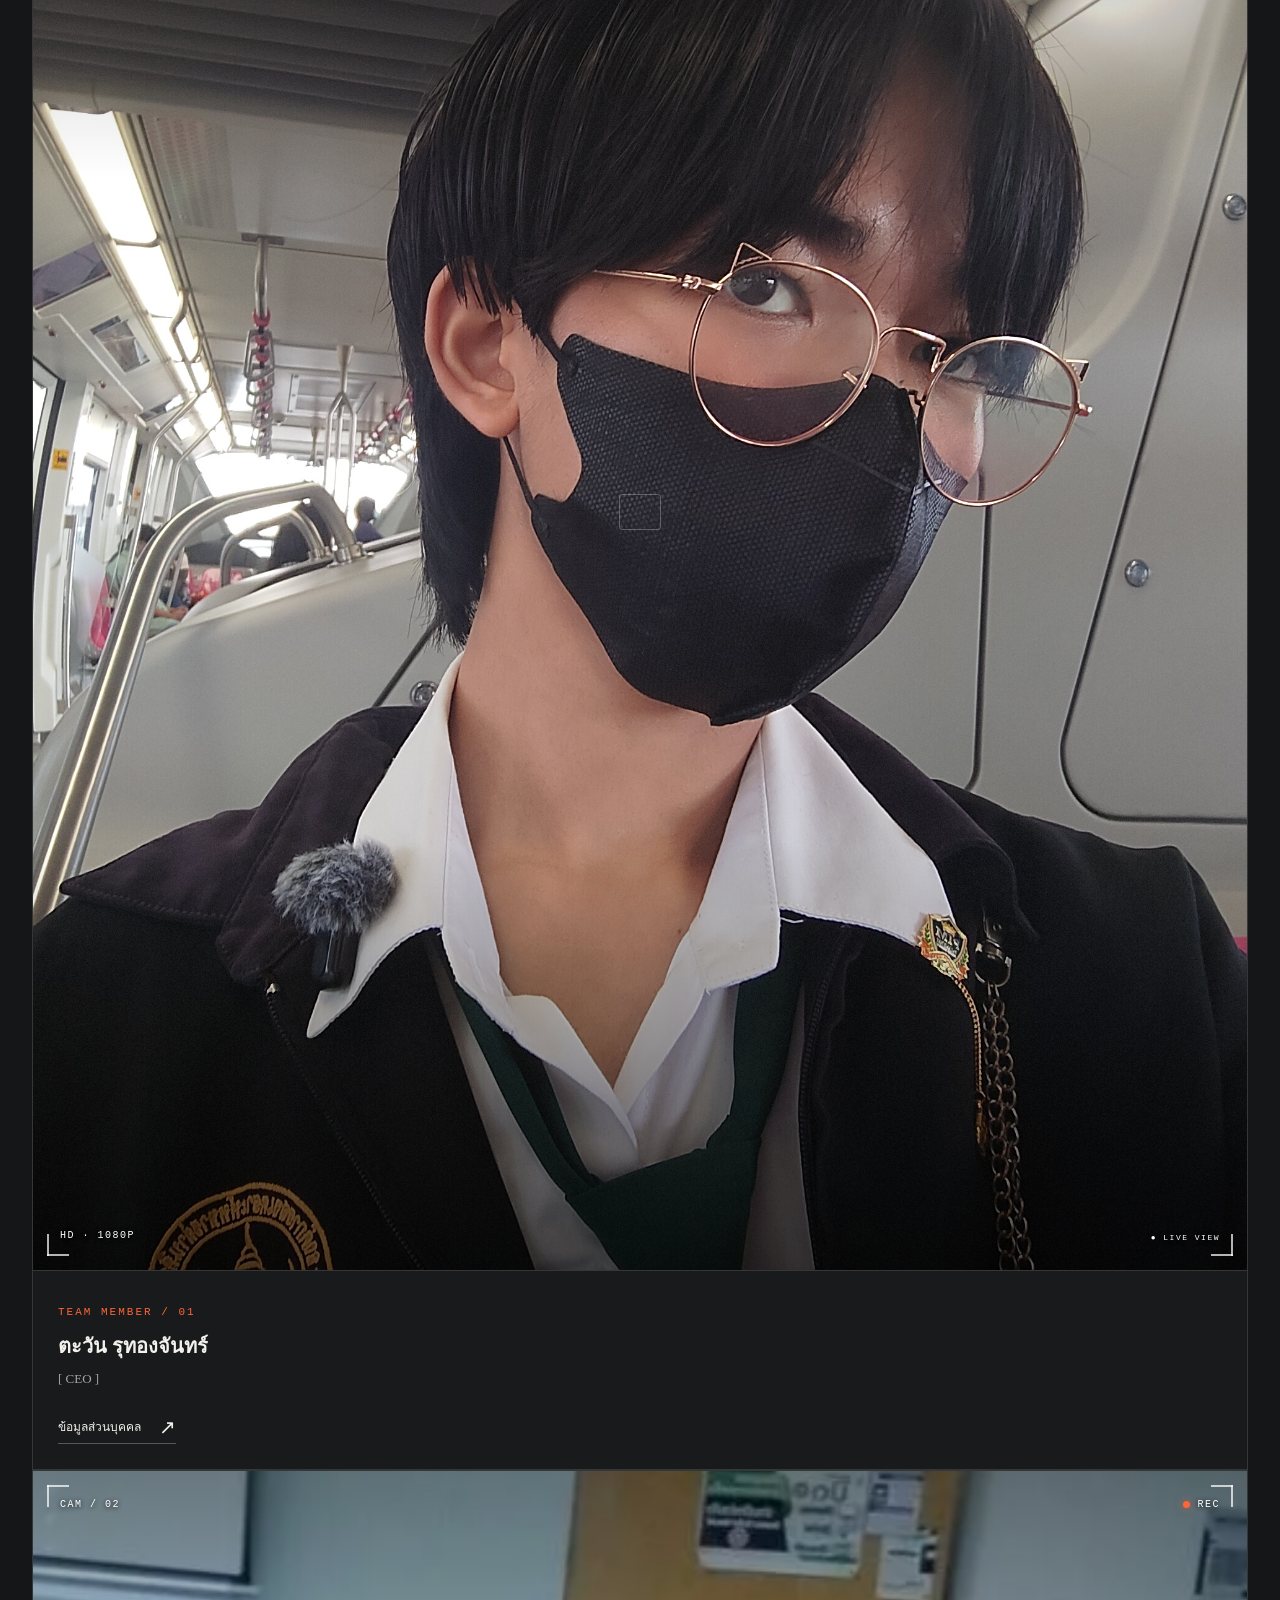
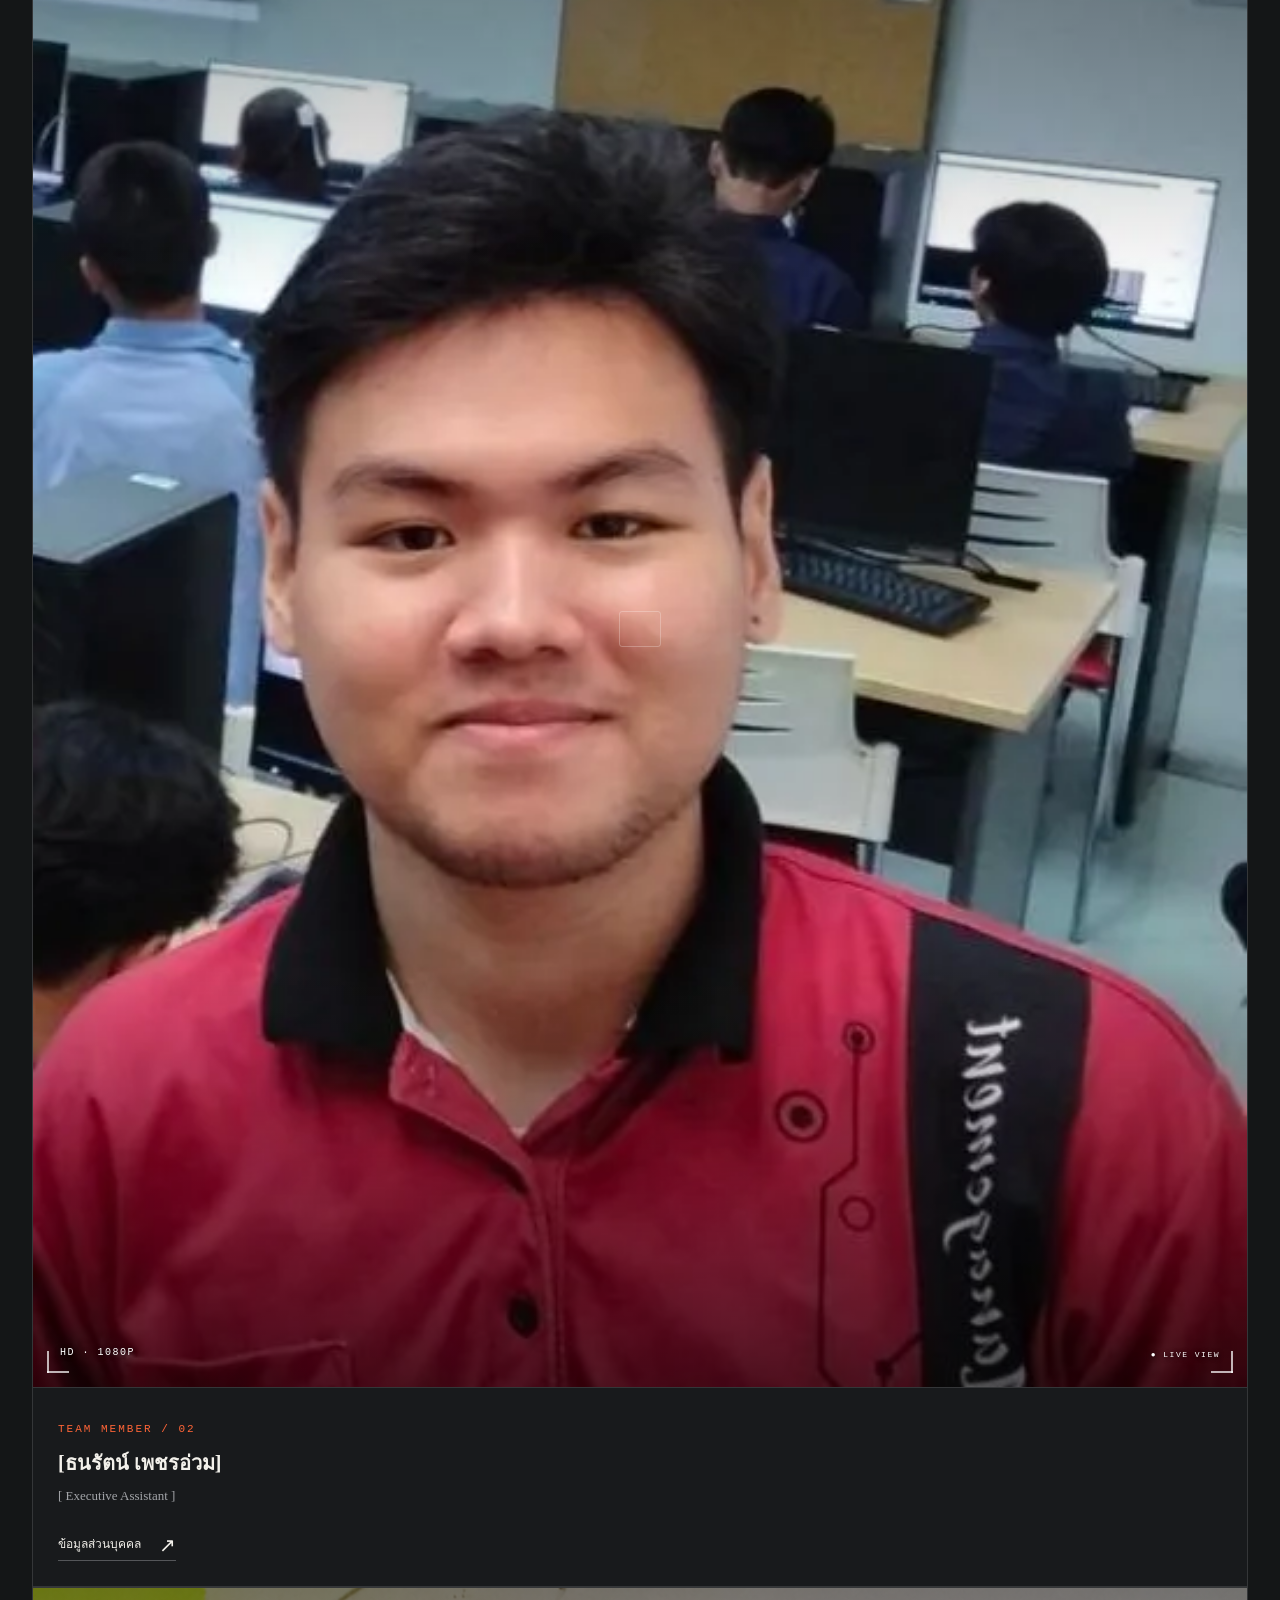
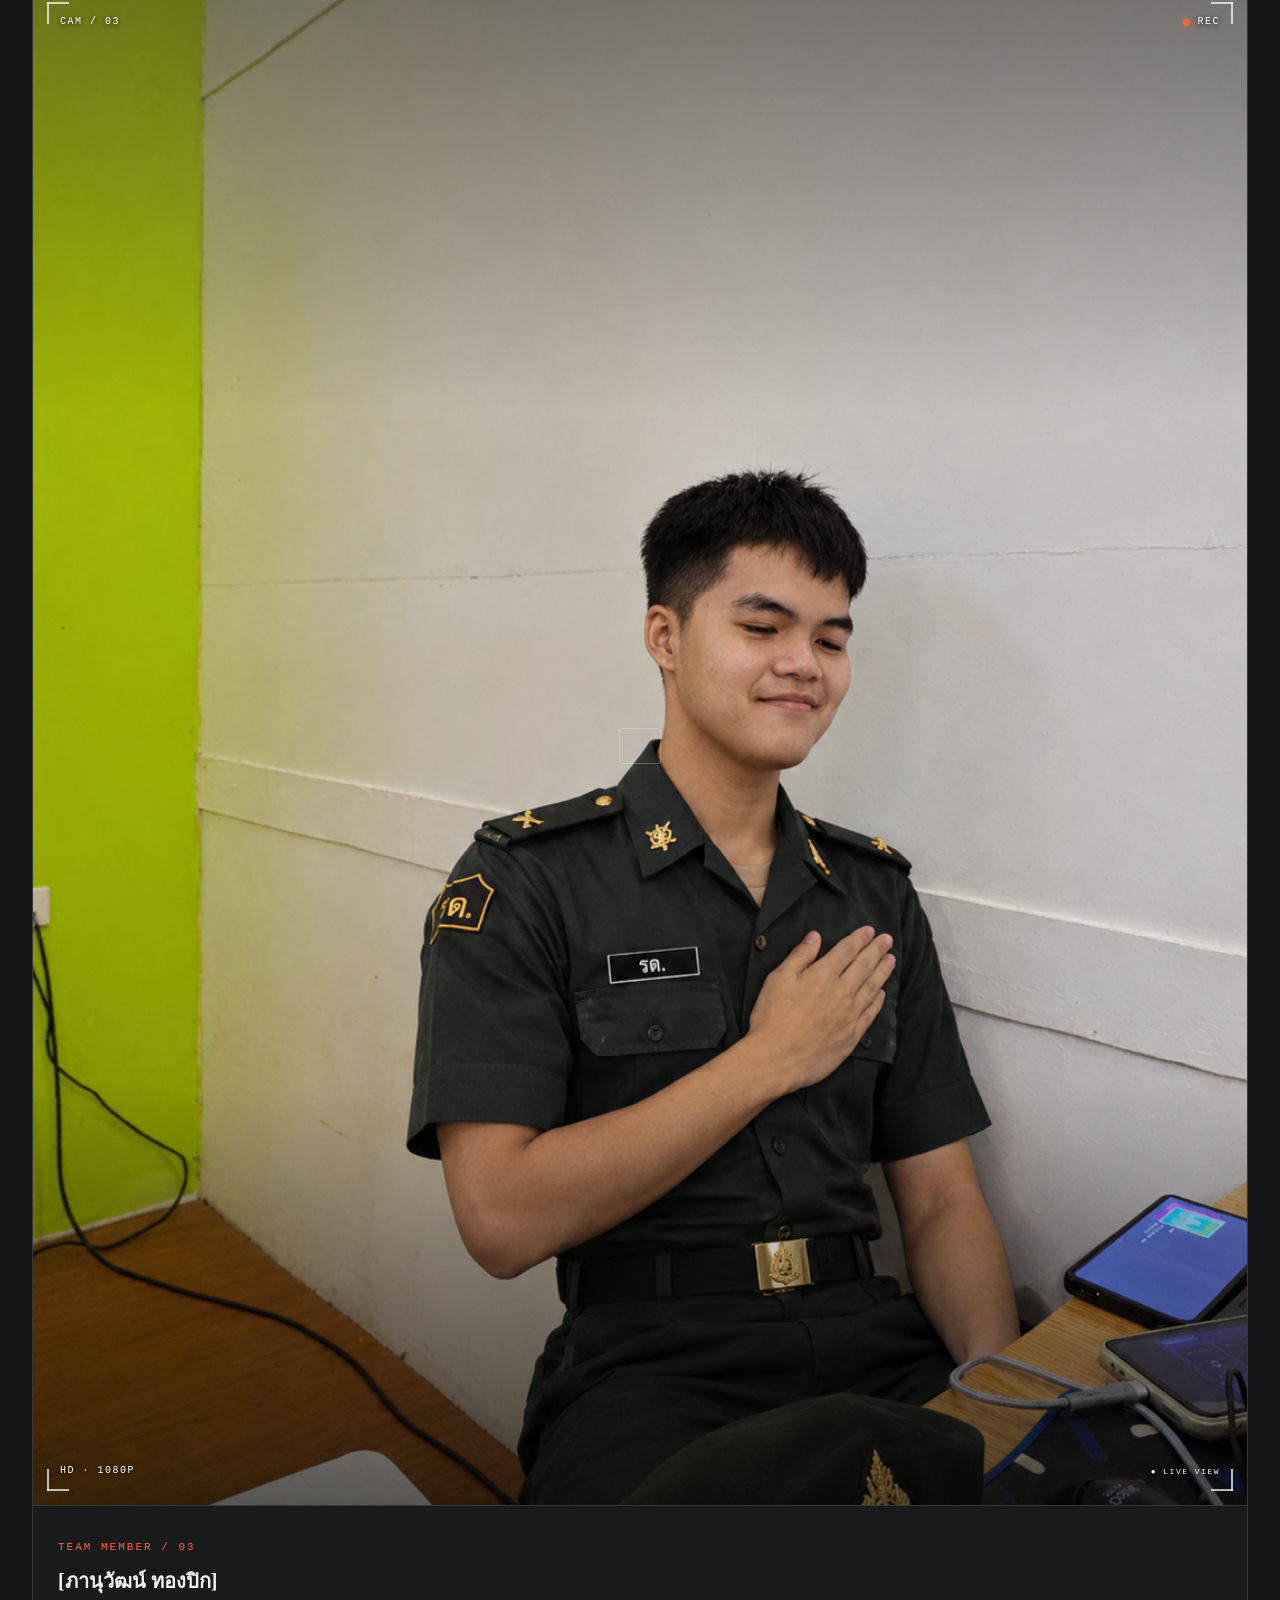
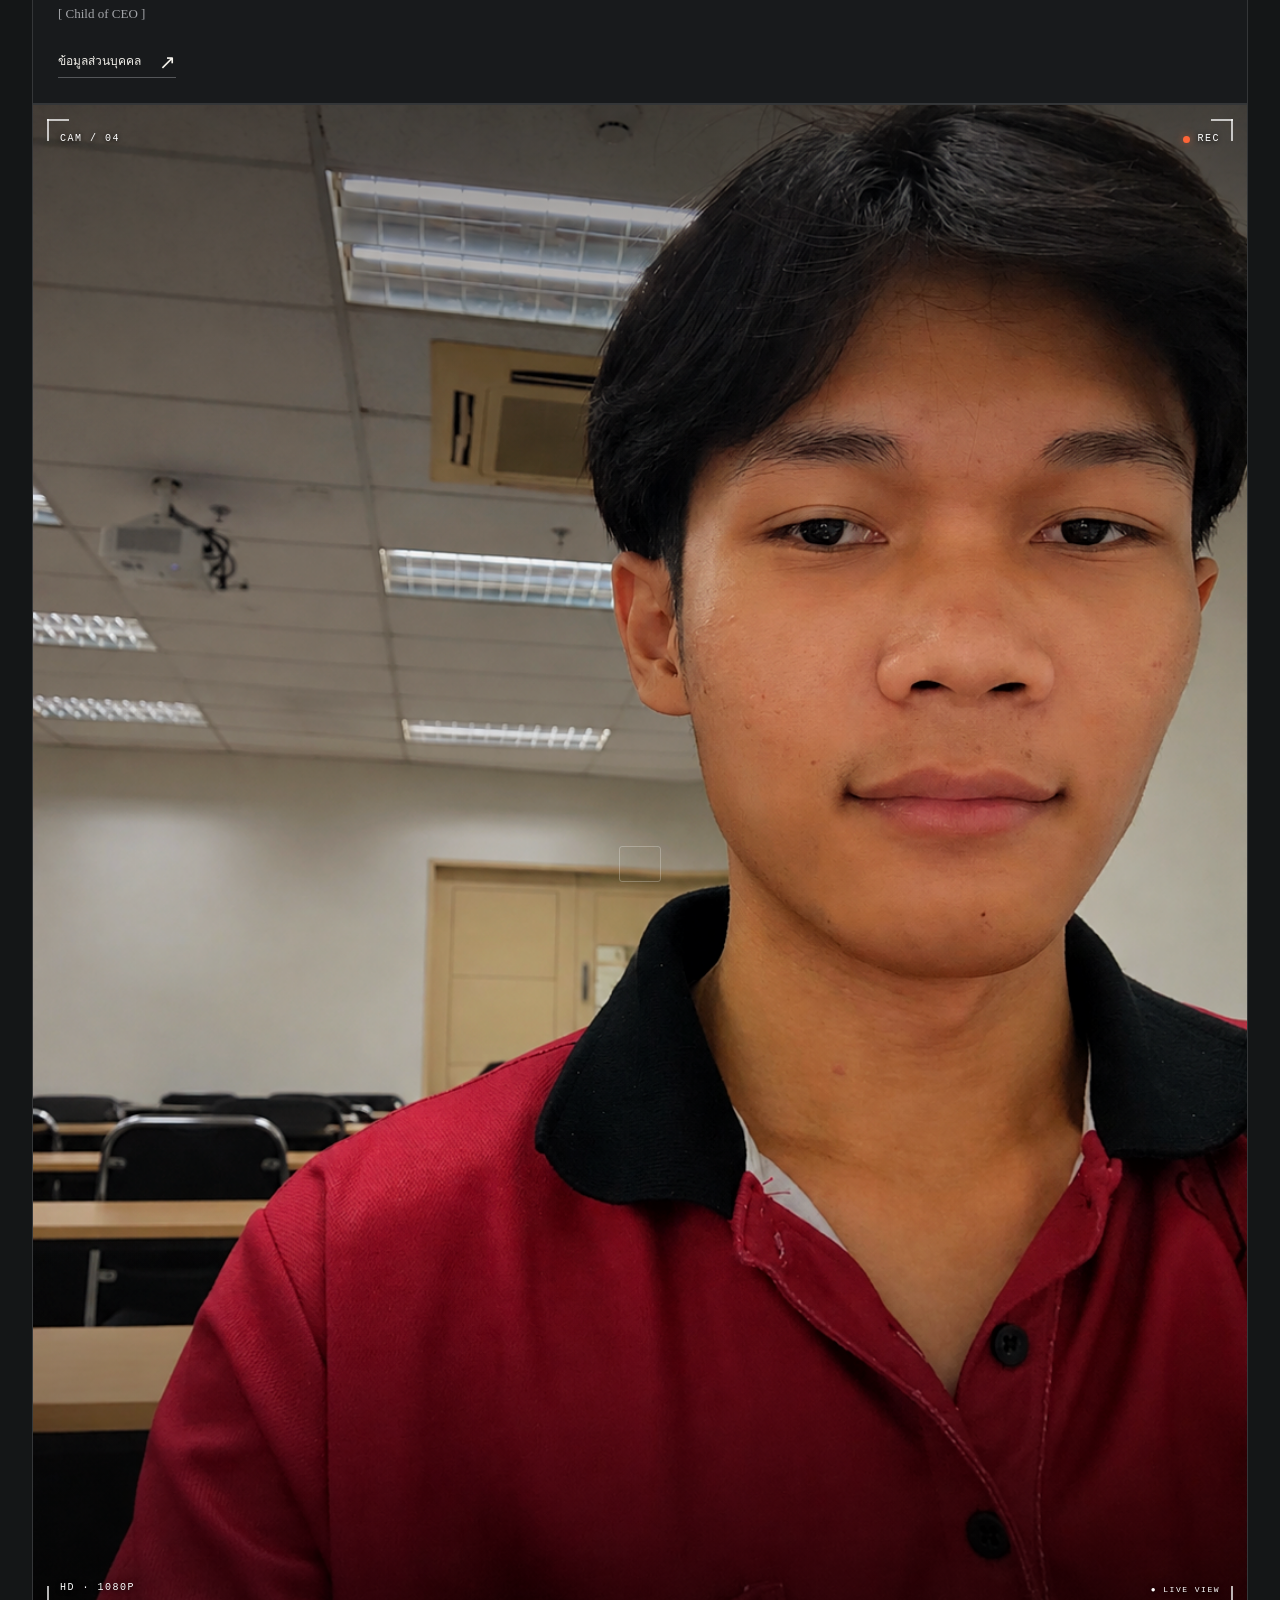
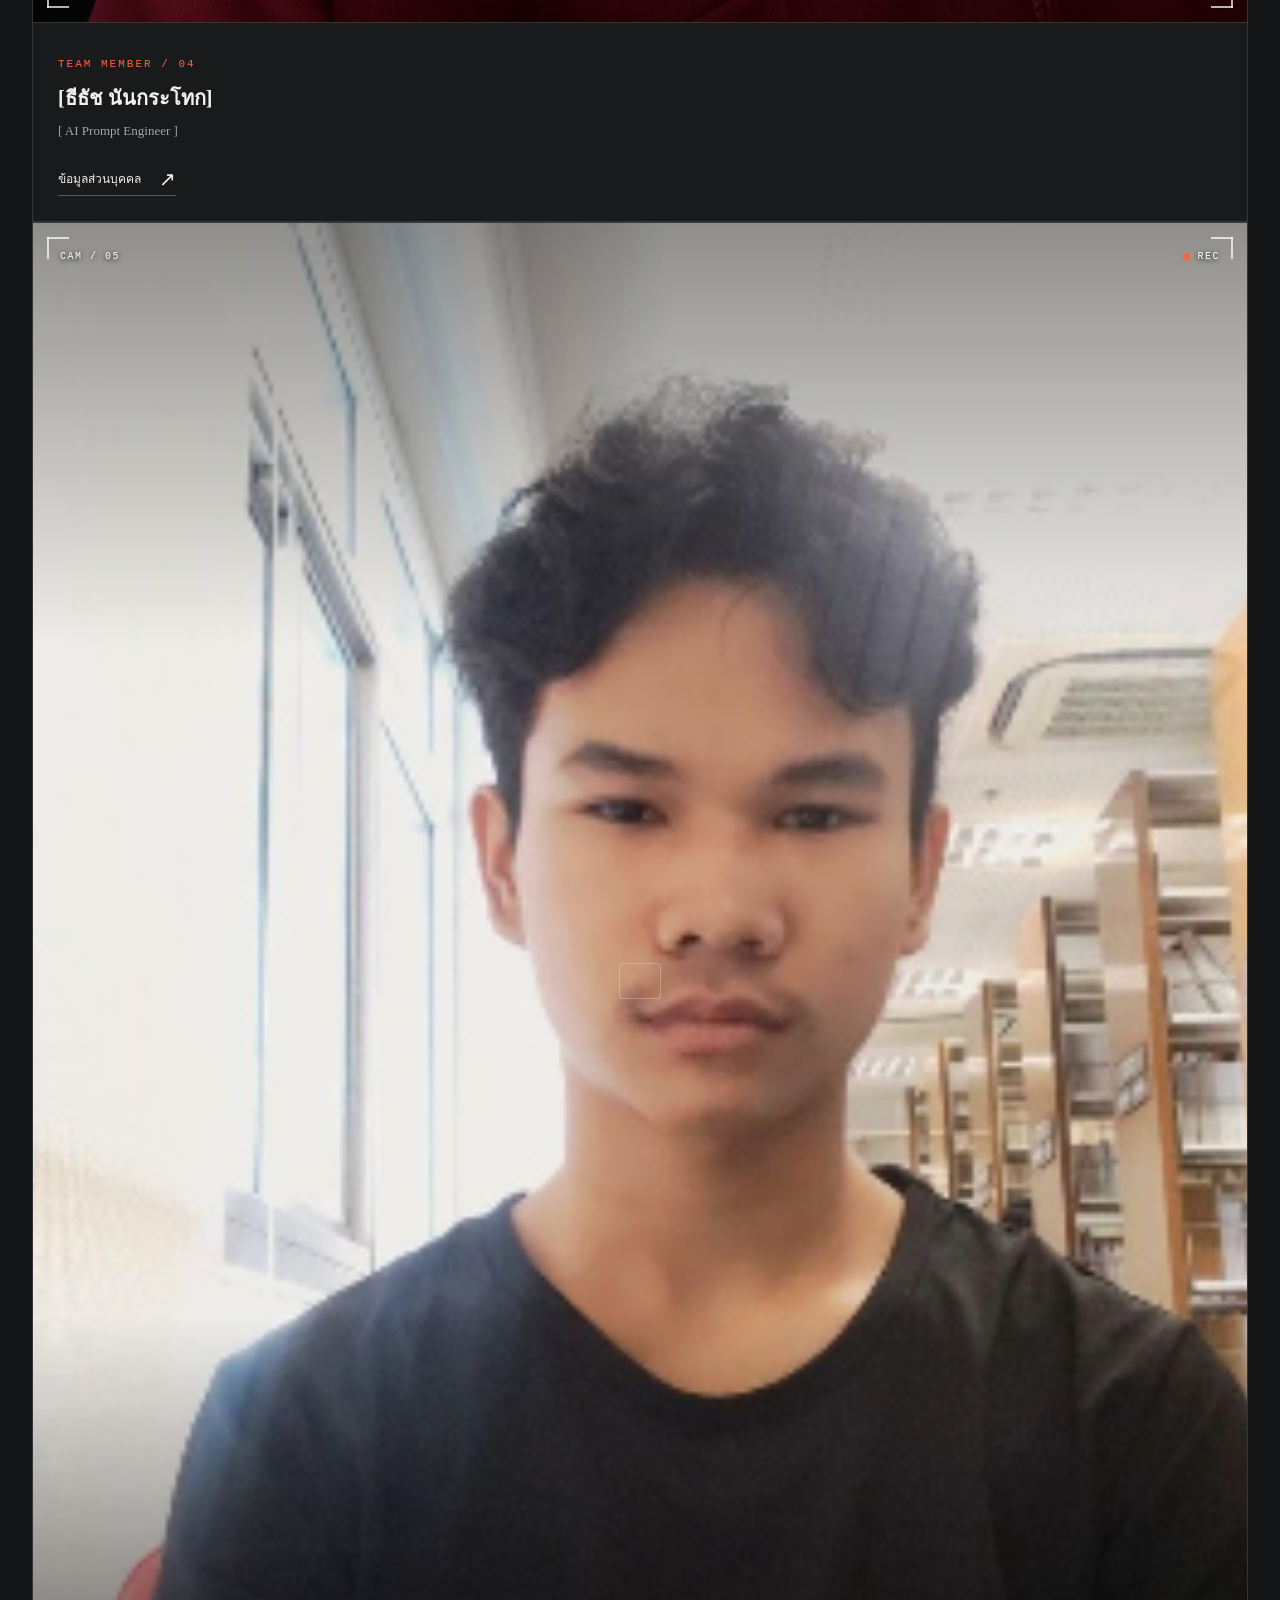
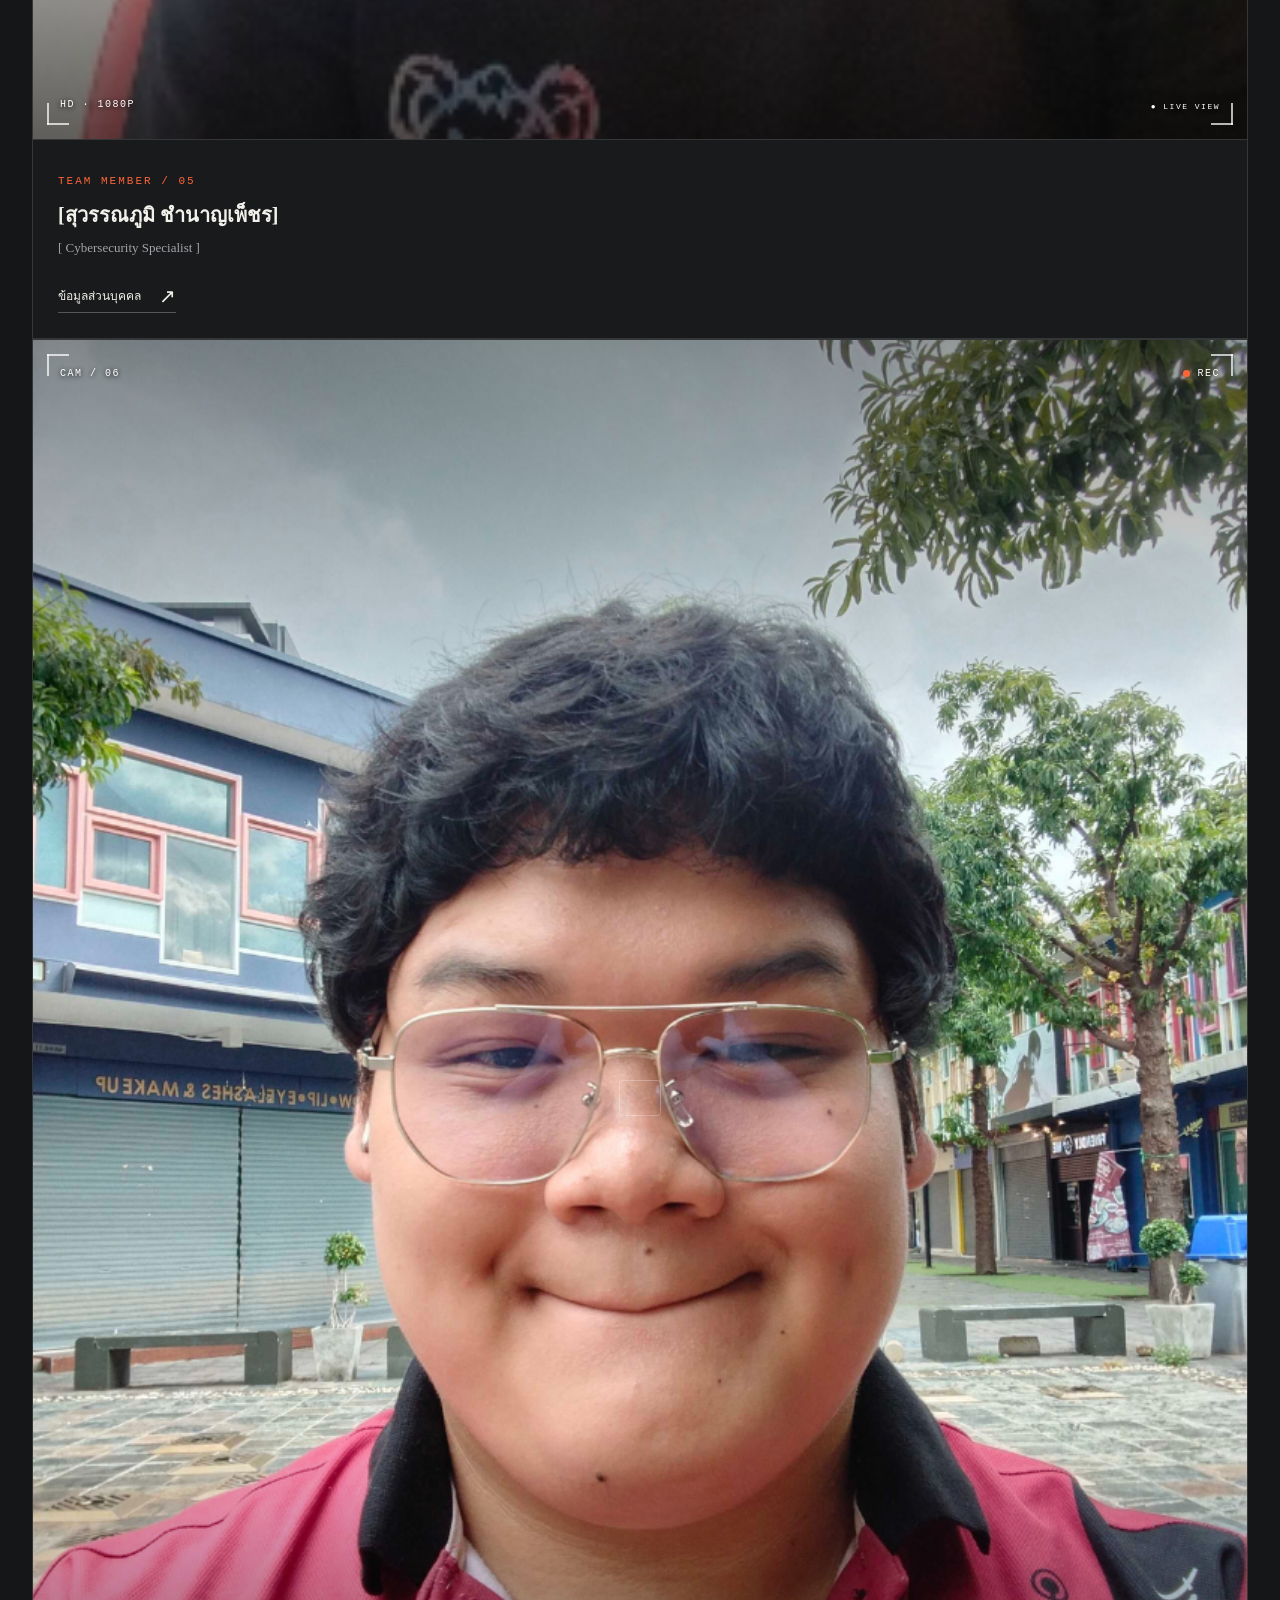
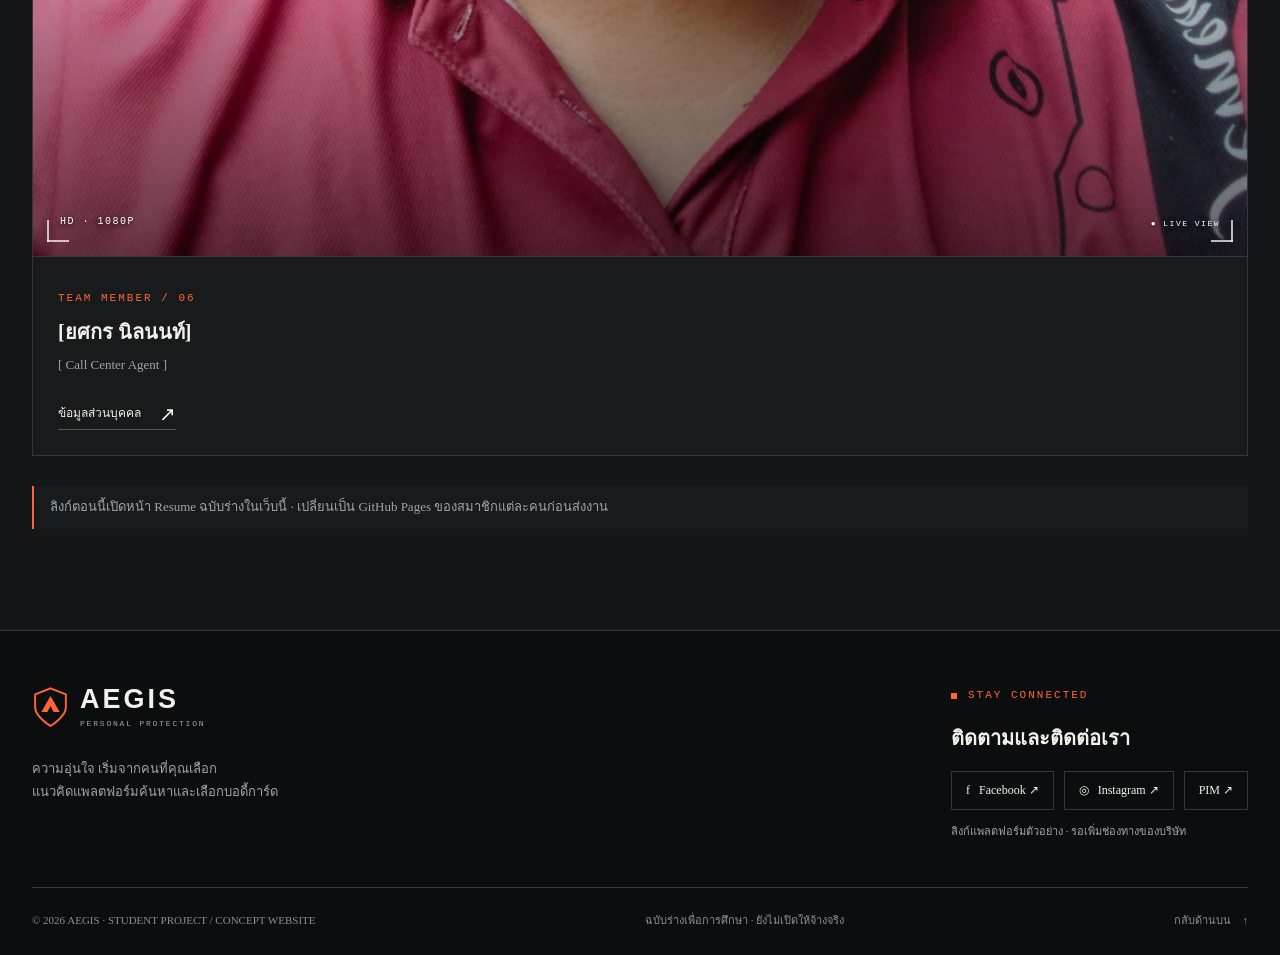
==== commit 153273a1: "Add files via upload" ====
--- a/about.html
+++ b/about.html
@@ -252,33 +252,29 @@
           <div class="row g-4">
             <div class="col-12 col-md-6 col-lg-4">
               <article class="member-card">
-                <div class="portrait">
-                  <span class="portrait-id">TEAM / 01</span>
-                  <span class="portrait-plus" aria-hidden="true">+</span>
-                  <svg
-                    class="silhouette"
-                    viewBox="0 0 160 220"
-                    fill="currentColor"
-                    aria-hidden="true"
-                  >
-                    <path
-                      d="M80 17c-24 0-35 18-35 42 0 27 15 48 35 48s35-21 35-48c0-24-11-42-35-42Z"
-                    />
-                    <path d="m45 112 35 24 35-24 31 30 14 78H0l14-78Z" />
-                    <path d="m65 115 15 21 15-21-6 66-9 18-9-18Z" fill="#181a1c" />
-                  </svg>
-                  <span class="portrait-label">MEMBER IMAGE / รอเพิ่มรูป</span>
+                <div class="portrait team-camera">
+                  <img src="assets\images\privacy\T22342.jpg" alt="รูปสมาชิกคนที่ 1" />
+                  <div class="camera-hud" aria-hidden="true">
+                    <span class="camera-label">CAM / 01</span>
+                    <span class="camera-rec">
+                      <i></i>
+                      REC
+                    </span>
+                    <span class="camera-focus"></span>
+                    <span class="camera-format">HD · 1080P</span>
+                    <span class="camera-status">● LIVE VIEW</span>
+                  </div>
                 </div>
                 <div class="member-body">
                   <span class="mono orange">TEAM MEMBER / 01</span>
-                  <h3>[ชื่อ–นามสกุล]</h3>
-                  <p>[ตำแหน่ง / หน้าที่ในทีม]</p>
+                  <h3>ตะวัน รุทองจันทร์</h3>
+                  <p>[ CEO ]</p>
                   <a
                     class="text-link"
-                    href="members/member-01.html"
+                    href="https://tawanrutthongchan6840010911.github.io/MyResume/"
                     aria-label="ดูหน้า Resume ตัวอย่างสมาชิก 1"
                   >
-                    ดู Resume ตัวอย่าง
+                    ข้อมูลส่วนบุคคล
                     <span class="arrow" aria-hidden="true">↗</span>
                   </a>
                 </div>
@@ -286,33 +282,29 @@
             </div>
             <div class="col-12 col-md-6 col-lg-4">
               <article class="member-card">
-                <div class="portrait">
-                  <span class="portrait-id">TEAM / 02</span>
-                  <span class="portrait-plus" aria-hidden="true">+</span>
-                  <svg
-                    class="silhouette"
-                    viewBox="0 0 160 220"
-                    fill="currentColor"
-                    aria-hidden="true"
-                  >
-                    <path
-                      d="M80 17c-24 0-35 18-35 42 0 27 15 48 35 48s35-21 35-48c0-24-11-42-35-42Z"
-                    />
-                    <path d="m45 112 35 24 35-24 31 30 14 78H0l14-78Z" />
-                    <path d="m65 115 15 21 15-21-6 66-9 18-9-18Z" fill="#181a1c" />
-                  </svg>
-                  <span class="portrait-label">MEMBER IMAGE / รอเพิ่มรูป</span>
+                <div class="portrait team-camera">
+                  <img src="assets\images\privacy\Lucin.webp" alt="รูปสมาชิกคนที่ 2" />
+                  <div class="camera-hud" aria-hidden="true">
+                    <span class="camera-label">CAM / 02</span>
+                    <span class="camera-rec">
+                      <i></i>
+                      REC
+                    </span>
+                    <span class="camera-focus"></span>
+                    <span class="camera-format">HD · 1080P</span>
+                    <span class="camera-status">● LIVE VIEW</span>
+                  </div>
                 </div>
                 <div class="member-body">
                   <span class="mono orange">TEAM MEMBER / 02</span>
-                  <h3>[ชื่อ–นามสกุล]</h3>
-                  <p>[ตำแหน่ง / หน้าที่ในทีม]</p>
+                  <h3>[ธนรัตน์ เพชรอ่วม]</h3>
+                  <p>[ Executive Assistant ]</p>
                   <a
                     class="text-link"
-                    href="members/member-02.html"
+                    href="https://lucin18249.github.io/My-Resume/"
                     aria-label="ดูหน้า Resume ตัวอย่างสมาชิก 2"
                   >
-                    ดู Resume ตัวอย่าง
+                    ข้อมูลส่วนบุคคล
                     <span class="arrow" aria-hidden="true">↗</span>
                   </a>
                 </div>
@@ -320,33 +312,29 @@
             </div>
             <div class="col-12 col-md-6 col-lg-4">
               <article class="member-card">
-                <div class="portrait">
-                  <span class="portrait-id">TEAM / 03</span>
-                  <span class="portrait-plus" aria-hidden="true">+</span>
-                  <svg
-                    class="silhouette"
-                    viewBox="0 0 160 220"
-                    fill="currentColor"
-                    aria-hidden="true"
-                  >
-                    <path
-                      d="M80 17c-24 0-35 18-35 42 0 27 15 48 35 48s35-21 35-48c0-24-11-42-35-42Z"
-                    />
-                    <path d="m45 112 35 24 35-24 31 30 14 78H0l14-78Z" />
-                    <path d="m65 115 15 21 15-21-6 66-9 18-9-18Z" fill="#181a1c" />
-                  </svg>
-                  <span class="portrait-label">MEMBER IMAGE / รอเพิ่มรูป</span>
+                <div class="portrait team-camera">
+                  <img src="assets\images\privacy\Furisato.webp" alt="รูปสมาชิกคนที่ 3" />
+                  <div class="camera-hud" aria-hidden="true">
+                    <span class="camera-label">CAM / 03</span>
+                    <span class="camera-rec">
+                      <i></i>
+                      REC
+                    </span>
+                    <span class="camera-focus"></span>
+                    <span class="camera-format">HD · 1080P</span>
+                    <span class="camera-status">● LIVE VIEW</span>
+                  </div>
                 </div>
                 <div class="member-body">
                   <span class="mono orange">TEAM MEMBER / 03</span>
-                  <h3>[ชื่อ–นามสกุล]</h3>
-                  <p>[ตำแหน่ง / หน้าที่ในทีม]</p>
+                  <h3>[ภานุวัฒน์ ทองปิก]</h3>
+                  <p>[ Child of CEO ]</p>
                   <a
                     class="text-link"
-                    href="members/member-03.html"
+                    href="https://frist22123.github.io/My-resume/"
                     aria-label="ดูหน้า Resume ตัวอย่างสมาชิก 3"
                   >
-                    ดู Resume ตัวอย่าง
+                    ข้อมูลส่วนบุคคล
                     <span class="arrow" aria-hidden="true">↗</span>
                   </a>
                 </div>
@@ -354,33 +342,29 @@
             </div>
             <div class="col-12 col-md-6 col-lg-4">
               <article class="member-card">
-                <div class="portrait">
-                  <span class="portrait-id">TEAM / 04</span>
-                  <span class="portrait-plus" aria-hidden="true">+</span>
-                  <svg
-                    class="silhouette"
-                    viewBox="0 0 160 220"
-                    fill="currentColor"
-                    aria-hidden="true"
-                  >
-                    <path
-                      d="M80 17c-24 0-35 18-35 42 0 27 15 48 35 48s35-21 35-48c0-24-11-42-35-42Z"
-                    />
-                    <path d="m45 112 35 24 35-24 31 30 14 78H0l14-78Z" />
-                    <path d="m65 115 15 21 15-21-6 66-9 18-9-18Z" fill="#181a1c" />
-                  </svg>
-                  <span class="portrait-label">MEMBER IMAGE / รอเพิ่มรูป</span>
+                <div class="portrait team-camera">
+                  <img src="assets\images\privacy\Dreamy.webp" alt="รูปสมาชิกคนที่ 4" />
+                  <div class="camera-hud" aria-hidden="true">
+                    <span class="camera-label">CAM / 04</span>
+                    <span class="camera-rec">
+                      <i></i>
+                      REC
+                    </span>
+                    <span class="camera-focus"></span>
+                    <span class="camera-format">HD · 1080P</span>
+                    <span class="camera-status">● LIVE VIEW</span>
+                  </div>
                 </div>
                 <div class="member-body">
                   <span class="mono orange">TEAM MEMBER / 04</span>
-                  <h3>[ชื่อ–นามสกุล]</h3>
-                  <p>[ตำแหน่ง / หน้าที่ในทีม]</p>
+                  <h3>[ธีธัช นันกระโทก]</h3>
+                  <p>[ AI Prompt Engineer ]</p>
                   <a
                     class="text-link"
-                    href="members/member-04.html"
+                    href="https://dream3103200-lang.github.io/My-Resume/"
                     aria-label="ดูหน้า Resume ตัวอย่างสมาชิก 4"
                   >
-                    ดู Resume ตัวอย่าง
+                    ข้อมูลส่วนบุคคล
                     <span class="arrow" aria-hidden="true">↗</span>
                   </a>
                 </div>
@@ -388,33 +372,29 @@
             </div>
             <div class="col-12 col-md-6 col-lg-4">
               <article class="member-card">
-                <div class="portrait">
-                  <span class="portrait-id">TEAM / 05</span>
-                  <span class="portrait-plus" aria-hidden="true">+</span>
-                  <svg
-                    class="silhouette"
-                    viewBox="0 0 160 220"
-                    fill="currentColor"
-                    aria-hidden="true"
-                  >
-                    <path
-                      d="M80 17c-24 0-35 18-35 42 0 27 15 48 35 48s35-21 35-48c0-24-11-42-35-42Z"
-                    />
-                    <path d="m45 112 35 24 35-24 31 30 14 78H0l14-78Z" />
-                    <path d="m65 115 15 21 15-21-6 66-9 18-9-18Z" fill="#181a1c" />
-                  </svg>
-                  <span class="portrait-label">MEMBER IMAGE / รอเพิ่มรูป</span>
+                <div class="portrait team-camera">
+                  <img src="assets\images\privacy\A.webp" alt="รูปสมาชิกคนที่ 5" />
+                  <div class="camera-hud" aria-hidden="true">
+                    <span class="camera-label">CAM / 05</span>
+                    <span class="camera-rec">
+                      <i></i>
+                      REC
+                    </span>
+                    <span class="camera-focus"></span>
+                    <span class="camera-format">HD · 1080P</span>
+                    <span class="camera-status">● LIVE VIEW</span>
+                  </div>
                 </div>
                 <div class="member-body">
                   <span class="mono orange">TEAM MEMBER / 05</span>
-                  <h3>[ชื่อ–นามสกุล]</h3>
-                  <p>[ตำแหน่ง / หน้าที่ในทีม]</p>
+                  <h3>[สุวรรณภูมิ ชำนาญเพ็ชร]</h3>
+                  <p>[ Cybersecurity Specialist ]</p>
                   <a
                     class="text-link"
-                    href="members/member-05.html"
+                    href="https://asuwannaphoom.github.io/Resume/"
                     aria-label="ดูหน้า Resume ตัวอย่างสมาชิก 5"
                   >
-                    ดู Resume ตัวอย่าง
+                    ข้อมูลส่วนบุคคล
                     <span class="arrow" aria-hidden="true">↗</span>
                   </a>
                 </div>
@@ -422,33 +402,29 @@
             </div>
             <div class="col-12 col-md-6 col-lg-4">
               <article class="member-card">
-                <div class="portrait">
-                  <span class="portrait-id">TEAM / 06</span>
-                  <span class="portrait-plus" aria-hidden="true">+</span>
-                  <svg
-                    class="silhouette"
-                    viewBox="0 0 160 220"
-                    fill="currentColor"
-                    aria-hidden="true"
-                  >
-                    <path
-                      d="M80 17c-24 0-35 18-35 42 0 27 15 48 35 48s35-21 35-48c0-24-11-42-35-42Z"
-                    />
-                    <path d="m45 112 35 24 35-24 31 30 14 78H0l14-78Z" />
-                    <path d="m65 115 15 21 15-21-6 66-9 18-9-18Z" fill="#181a1c" />
-                  </svg>
-                  <span class="portrait-label">MEMBER IMAGE / รอเพิ่มรูป</span>
+                <div class="portrait team-camera">
+                  <img src="assets\images\privacy\India.png" alt="รูปสมาชิกคนที่ 6" />
+                  <div class="camera-hud" aria-hidden="true">
+                    <span class="camera-label">CAM / 06</span>
+                    <span class="camera-rec">
+                      <i></i>
+                      REC
+                    </span>
+                    <span class="camera-focus"></span>
+                    <span class="camera-format">HD · 1080P</span>
+                    <span class="camera-status">● LIVE VIEW</span>
+                  </div>
                 </div>
                 <div class="member-body">
                   <span class="mono orange">TEAM MEMBER / 06</span>
-                  <h3>[ชื่อ–นามสกุล]</h3>
-                  <p>[ตำแหน่ง / หน้าที่ในทีม]</p>
+                  <h3>[ยศกร นิลนนท์]</h3>
+                  <p>[ Call Center Agent ]</p>
                   <a
                     class="text-link"
-                    href="members/member-06.html"
+                    href="https://mrduckpotato.github.io/My-Resume/"
                     aria-label="ดูหน้า Resume ตัวอย่างสมาชิก 6"
                   >
-                    ดู Resume ตัวอย่าง
+                    ข้อมูลส่วนบุคคล
                     <span class="arrow" aria-hidden="true">↗</span>
                   </a>
                 </div>
--- a/assets/css/style.css
+++ b/assets/css/style.css
@@ -1648,3 +1648,113 @@
     transform: none;
   }
 }
+
+/* ทีมผู้จัดทำ: จัดใบหน้าและตกแต่งช่องมองภาพกล้อง */
+#team .member-card .team-camera {
+  height: auto;
+  aspect-ratio: 4 / 5;
+  isolation: isolate;
+  background: #101112;
+}
+#team .team-camera > img {
+  position: absolute;
+  inset: 0;
+  display: block;
+  width: 100%;
+  max-width: 100%;
+  height: 100%;
+  object-fit: cover;
+  object-position: var(--team-position, center 35%);
+}
+#team .row > :nth-child(1) .team-camera {
+  --team-position: 64% center;
+}
+#team .row > :nth-child(2) .team-camera {
+  --team-position: center 16%;
+}
+#team .row > :nth-child(3) .team-camera {
+  --team-position: 62% top;
+}
+#team .row > :nth-child(4) .team-camera {
+  --team-position: 65% top;
+}
+/* รูปต้นฉบับคนที่ 5 เป็นวงกลม: ขยายให้ขอบดำเดิมพ้นกรอบ */
+#team .row > :nth-child(5) .team-camera > img {
+  transform: scale(1.35);
+}
+#team .team-camera::before {
+  z-index: 2;
+  inset: 14px;
+  border: 0;
+  clip-path: none;
+  background:
+    linear-gradient(#ffffffb3, #ffffffb3) left top / 22px 2px,
+    linear-gradient(#ffffffb3, #ffffffb3) left top / 2px 22px,
+    linear-gradient(#ffffffb3, #ffffffb3) right top / 22px 2px,
+    linear-gradient(#ffffffb3, #ffffffb3) right top / 2px 22px,
+    linear-gradient(#ffffffb3, #ffffffb3) left bottom / 22px 2px,
+    linear-gradient(#ffffffb3, #ffffffb3) left bottom / 2px 22px,
+    linear-gradient(#ffffffb3, #ffffffb3) right bottom / 22px 2px,
+    linear-gradient(#ffffffb3, #ffffffb3) right bottom / 2px 22px;
+  background-repeat: no-repeat;
+  pointer-events: none;
+}
+#team .team-camera::after {
+  z-index: 1;
+  background: linear-gradient(180deg, #0006, transparent 28%, transparent 72%, #0009);
+}
+.camera-hud {
+  position: absolute;
+  z-index: 3;
+  inset: 27px;
+  pointer-events: none;
+  color: #fff;
+  font:
+    10px/1.4 'Courier New',
+    monospace;
+  letter-spacing: 1.5px;
+  text-shadow: 0 1px 5px #000;
+}
+.camera-label,
+.camera-rec,
+.camera-format,
+.camera-status {
+  position: absolute;
+}
+.camera-label {
+  top: 0;
+  left: 0;
+}
+.camera-rec {
+  top: 0;
+  right: 0;
+  display: flex;
+  align-items: center;
+  gap: 7px;
+}
+.camera-rec i {
+  width: 7px;
+  height: 7px;
+  border-radius: 50%;
+  background: var(--accent);
+  box-shadow: 0 0 8px #ff653780;
+}
+.camera-format {
+  bottom: 0;
+  left: 0;
+}
+.camera-status {
+  bottom: 0;
+  right: 0;
+  font-size: 8px;
+}
+.camera-focus {
+  position: absolute;
+  top: 50%;
+  left: 50%;
+  width: 42px;
+  height: 36px;
+  transform: translate(-50%, -50%);
+  border: 1px solid #ffffff40;
+  border-radius: 3px;
+}
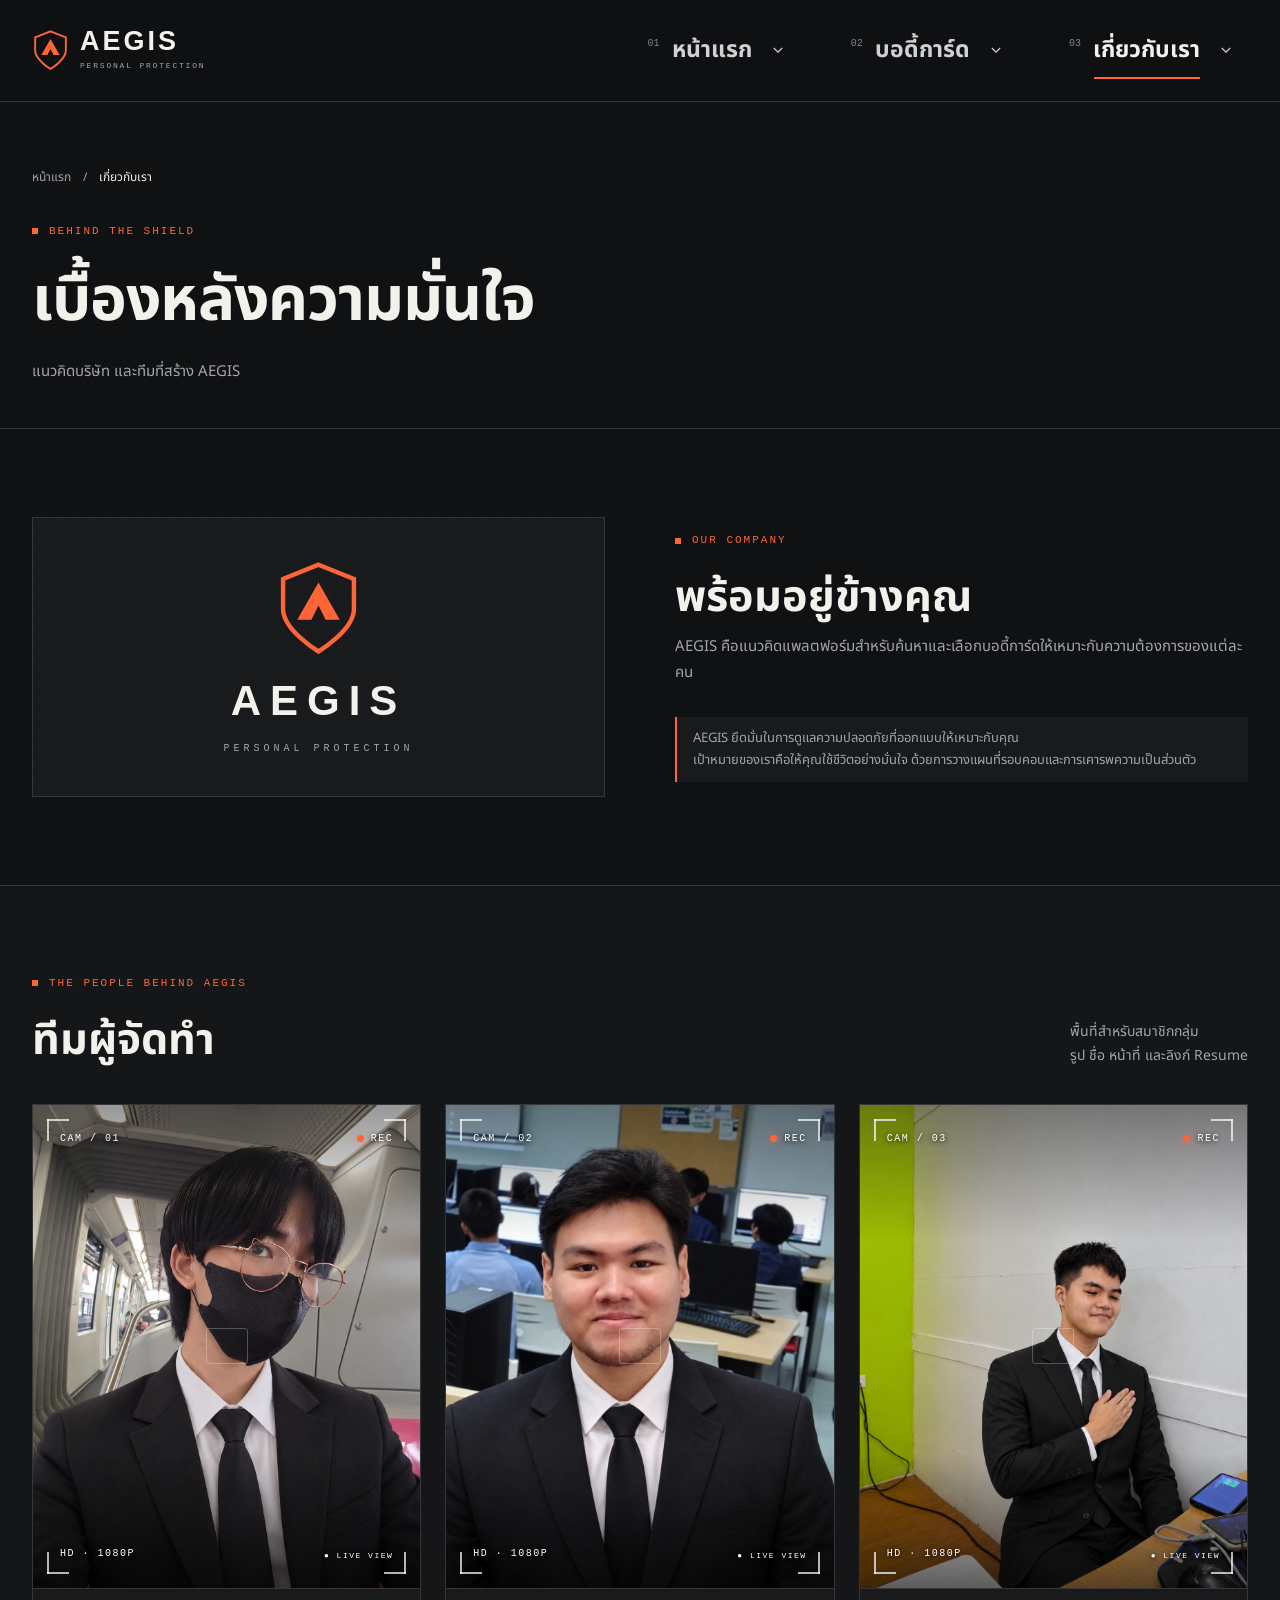
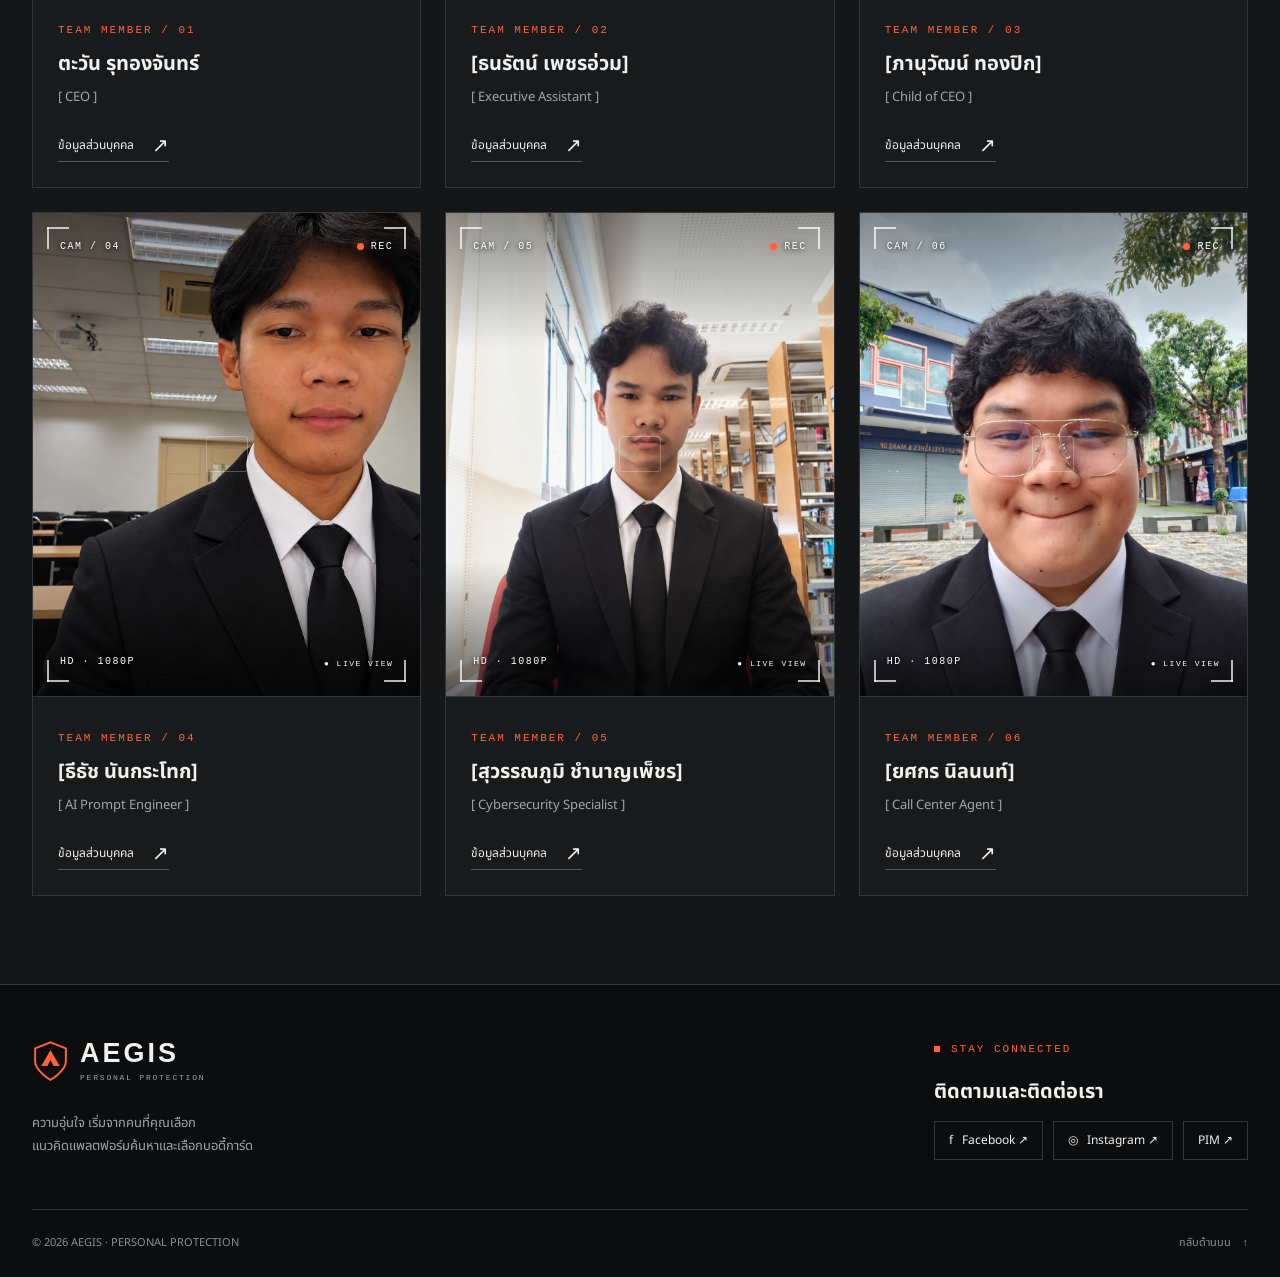
==== commit 899fb48b: "V1" ====
--- a/about.html
+++ b/about.html
@@ -8,18 +8,14 @@
     <title>เกี่ยวกับเราและทีมผู้จัดทำ | AEGIS Personal Protection</title>
     <meta
       name="description"
-      content="AEGIS แนวคิดแพลตฟอร์มเลือกบอดี้การ์ดส่วนบุคคล เว็บไซต์ฉบับร่างสำหรับโครงงานนักศึกษา"
+      content="AEGIS เลือกบอดี้การ์ดและแพ็กเกจการดูแลที่เหมาะกับคุณ"
     />
     <link rel="icon" href="assets/images/favicon.svg" type="image/svg+xml" />
     <link rel="stylesheet" href="assets/vendor/bootstrap.min.css" />
-    <link rel="stylesheet" href="assets/css/style.css" />
+    <link rel="stylesheet" href="assets/css/style.css?v=team-suits-20261101" />
   </head>
   <body id="top">
     <a class="skip-link" href="#main">ข้ามไปเนื้อหา</a>
-    <div class="draft-bar">
-      <span>CONCEPT / 01</span>
-      เว็บไซต์ฉบับร่าง · รูปและข้อมูลโปรไฟล์รอเพิ่มเติม
-    </div>
 
     <!-- แถบเมนูหลัก (Navbar) -->
     <header class="site-header">
@@ -67,12 +63,26 @@
                     aria-expanded="false"
                     aria-controls="panel-home"
                   >
-                    <svg class="nav-chevron" viewBox="0 0 12 8" fill="none" aria-hidden="true">
-                      <path d="m1 1 5 5 5-5" stroke="currentColor" stroke-width="1.5" />
+                    <svg
+                      class="nav-chevron"
+                      viewBox="0 0 12 8"
+                      fill="none"
+                      aria-hidden="true"
+                    >
+                      <path
+                        d="m1 1 5 5 5-5"
+                        stroke="currentColor"
+                        stroke-width="1.5"
+                      />
                     </svg>
                   </button>
                 </div>
-                <div class="nav-prism-panel" id="panel-home" aria-labelledby="nav-home" hidden>
+                <div
+                  class="nav-prism-panel"
+                  id="panel-home"
+                  aria-labelledby="nav-home"
+                  hidden
+                >
                   <div class="container nav-prism-content">
                     <span class="nav-panel-title">01 / หน้าแรก</span>
                     <div class="nav-sub-links">
@@ -115,12 +125,26 @@
                     aria-expanded="false"
                     aria-controls="panel-guards"
                   >
-                    <svg class="nav-chevron" viewBox="0 0 12 8" fill="none" aria-hidden="true">
-                      <path d="m1 1 5 5 5-5" stroke="currentColor" stroke-width="1.5" />
+                    <svg
+                      class="nav-chevron"
+                      viewBox="0 0 12 8"
+                      fill="none"
+                      aria-hidden="true"
+                    >
+                      <path
+                        d="m1 1 5 5 5-5"
+                        stroke="currentColor"
+                        stroke-width="1.5"
+                      />
                     </svg>
                   </button>
                 </div>
-                <div class="nav-prism-panel" id="panel-guards" aria-labelledby="nav-guards" hidden>
+                <div
+                  class="nav-prism-panel"
+                  id="panel-guards"
+                  aria-labelledby="nav-guards"
+                  hidden
+                >
                   <div class="container nav-prism-content">
                     <span class="nav-panel-title">02 / บอดี้การ์ด</span>
                     <div class="nav-sub-links">
@@ -160,12 +184,26 @@
                     aria-expanded="false"
                     aria-controls="panel-about"
                   >
-                    <svg class="nav-chevron" viewBox="0 0 12 8" fill="none" aria-hidden="true">
-                      <path d="m1 1 5 5 5-5" stroke="currentColor" stroke-width="1.5" />
+                    <svg
+                      class="nav-chevron"
+                      viewBox="0 0 12 8"
+                      fill="none"
+                      aria-hidden="true"
+                    >
+                      <path
+                        d="m1 1 5 5 5-5"
+                        stroke="currentColor"
+                        stroke-width="1.5"
+                      />
                     </svg>
                   </button>
                 </div>
-                <div class="nav-prism-panel" id="panel-about" aria-labelledby="nav-about" hidden>
+                <div
+                  class="nav-prism-panel"
+                  id="panel-about"
+                  aria-labelledby="nav-about"
+                  hidden
+                >
                   <div class="container nav-prism-content">
                     <span class="nav-panel-title">03 / เกี่ยวกับเรา</span>
                     <div class="nav-sub-links">
@@ -227,9 +265,10 @@
                 คือแนวคิดแพลตฟอร์มสำหรับค้นหาและเลือกบอดี้การ์ดให้เหมาะกับความต้องการของแต่ละคน
               </p>
               <div class="notice">
-                ชื่อแบรนด์ชั่วคราวสำหรับโครงงาน
+                AEGIS ยึดมั่นในการดูแลความปลอดภัยที่ออกแบบให้เหมาะกับคุณ
                 <br />
-                [พื้นที่สำหรับประวัติบริษัทและเป้าหมาย]
+                เป้าหมายของเราคือให้คุณใช้ชีวิตอย่างมั่นใจ
+                ด้วยการวางแผนที่รอบคอบและการเคารพความเป็นส่วนตัว
               </div>
             </div>
           </div>
@@ -252,8 +291,11 @@
           <div class="row g-4">
             <div class="col-12 col-md-6 col-lg-4">
               <article class="member-card">
-                <div class="portrait team-camera">
-                  <img src="assets\images\privacy\T22342.jpg" alt="รูปสมาชิกคนที่ 1" />
+                <div class="portrait team-camera suit-portrait">
+                  <img
+                    src="assets/images/team-suits/member-01-suit.png"
+                    alt="รูปสมาชิกคนที่ 1"
+                  />
                   <div class="camera-hud" aria-hidden="true">
                     <span class="camera-label">CAM / 01</span>
                     <span class="camera-rec">
@@ -272,7 +314,7 @@
                   <a
                     class="text-link"
                     href="https://tawanrutthongchan6840010911.github.io/MyResume/"
-                    aria-label="ดูหน้า Resume ตัวอย่างสมาชิก 1"
+                    aria-label="ดูหน้า Resume สมาชิก 1"
                   >
                     ข้อมูลส่วนบุคคล
                     <span class="arrow" aria-hidden="true">↗</span>
@@ -282,8 +324,11 @@
             </div>
             <div class="col-12 col-md-6 col-lg-4">
               <article class="member-card">
-                <div class="portrait team-camera">
-                  <img src="assets\images\privacy\Lucin.webp" alt="รูปสมาชิกคนที่ 2" />
+                <div class="portrait team-camera suit-portrait">
+                  <img
+                    src="assets/images/team-suits/member-02-suit.png"
+                    alt="รูปสมาชิกคนที่ 2"
+                  />
                   <div class="camera-hud" aria-hidden="true">
                     <span class="camera-label">CAM / 02</span>
                     <span class="camera-rec">
@@ -302,7 +347,7 @@
                   <a
                     class="text-link"
                     href="https://lucin18249.github.io/My-Resume/"
-                    aria-label="ดูหน้า Resume ตัวอย่างสมาชิก 2"
+                    aria-label="ดูหน้า Resume สมาชิก 2"
                   >
                     ข้อมูลส่วนบุคคล
                     <span class="arrow" aria-hidden="true">↗</span>
@@ -312,8 +357,11 @@
             </div>
             <div class="col-12 col-md-6 col-lg-4">
               <article class="member-card">
-                <div class="portrait team-camera">
-                  <img src="assets\images\privacy\Furisato.webp" alt="รูปสมาชิกคนที่ 3" />
+                <div class="portrait team-camera suit-portrait">
+                  <img
+                    src="assets/images/team-suits/member-03-suit.png"
+                    alt="รูปสมาชิกคนที่ 3"
+                  />
                   <div class="camera-hud" aria-hidden="true">
                     <span class="camera-label">CAM / 03</span>
                     <span class="camera-rec">
@@ -332,7 +380,7 @@
                   <a
                     class="text-link"
                     href="https://frist22123.github.io/My-resume/"
-                    aria-label="ดูหน้า Resume ตัวอย่างสมาชิก 3"
+                    aria-label="ดูหน้า Resume สมาชิก 3"
                   >
                     ข้อมูลส่วนบุคคล
                     <span class="arrow" aria-hidden="true">↗</span>
@@ -342,8 +390,11 @@
             </div>
             <div class="col-12 col-md-6 col-lg-4">
               <article class="member-card">
-                <div class="portrait team-camera">
-                  <img src="assets\images\privacy\Dreamy.webp" alt="รูปสมาชิกคนที่ 4" />
+                <div class="portrait team-camera suit-portrait">
+                  <img
+                    src="assets/images/team-suits/member-04-suit.png"
+                    alt="รูปสมาชิกคนที่ 4"
+                  />
                   <div class="camera-hud" aria-hidden="true">
                     <span class="camera-label">CAM / 04</span>
                     <span class="camera-rec">
@@ -362,7 +413,7 @@
                   <a
                     class="text-link"
                     href="https://dream3103200-lang.github.io/My-Resume/"
-                    aria-label="ดูหน้า Resume ตัวอย่างสมาชิก 4"
+                    aria-label="ดูหน้า Resume สมาชิก 4"
                   >
                     ข้อมูลส่วนบุคคล
                     <span class="arrow" aria-hidden="true">↗</span>
@@ -372,8 +423,11 @@
             </div>
             <div class="col-12 col-md-6 col-lg-4">
               <article class="member-card">
-                <div class="portrait team-camera">
-                  <img src="assets\images\privacy\A.webp" alt="รูปสมาชิกคนที่ 5" />
+                <div class="portrait team-camera suit-portrait">
+                  <img
+                    src="assets/images/team-suits/member-05-suit.png"
+                    alt="รูปสมาชิกคนที่ 5"
+                  />
                   <div class="camera-hud" aria-hidden="true">
                     <span class="camera-label">CAM / 05</span>
                     <span class="camera-rec">
@@ -392,7 +446,7 @@
                   <a
                     class="text-link"
                     href="https://asuwannaphoom.github.io/Resume/"
-                    aria-label="ดูหน้า Resume ตัวอย่างสมาชิก 5"
+                    aria-label="ดูหน้า Resume สมาชิก 5"
                   >
                     ข้อมูลส่วนบุคคล
                     <span class="arrow" aria-hidden="true">↗</span>
@@ -402,8 +456,11 @@
             </div>
             <div class="col-12 col-md-6 col-lg-4">
               <article class="member-card">
-                <div class="portrait team-camera">
-                  <img src="assets\images\privacy\India.png" alt="รูปสมาชิกคนที่ 6" />
+                <div class="portrait team-camera suit-portrait">
+                  <img
+                    src="assets/images/team-suits/member-06-suit.png"
+                    alt="รูปสมาชิกคนที่ 6"
+                  />
                   <div class="camera-hud" aria-hidden="true">
                     <span class="camera-label">CAM / 06</span>
                     <span class="camera-rec">
@@ -422,7 +479,7 @@
                   <a
                     class="text-link"
                     href="https://mrduckpotato.github.io/My-Resume/"
-                    aria-label="ดูหน้า Resume ตัวอย่างสมาชิก 6"
+                    aria-label="ดูหน้า Resume สมาชิก 6"
                   >
                     ข้อมูลส่วนบุคคล
                     <span class="arrow" aria-hidden="true">↗</span>
@@ -431,10 +488,6 @@
               </article>
             </div>
           </div>
-          <p class="notice">
-            ลิงก์ตอนนี้เปิดหน้า Resume ฉบับร่างในเว็บนี้ · เปลี่ยนเป็น GitHub Pages
-            ของสมาชิกแต่ละคนก่อนส่งงาน
-          </p>
         </div>
       </section>
     </main>
@@ -492,14 +545,10 @@
                 PIM ↗
               </a>
             </div>
-            <p style="margin-top: 12px; font-size: 11px">
-              ลิงก์แพลตฟอร์มตัวอย่าง · รอเพิ่มช่องทางของบริษัท
-            </p>
           </div>
         </div>
         <div class="footer-bottom">
-          <span>© 2026 AEGIS · STUDENT PROJECT / CONCEPT WEBSITE</span>
-          <span>ฉบับร่างเพื่อการศึกษา · ยังไม่เปิดให้จ้างจริง</span>
+          <span>© 2026 AEGIS · PERSONAL PROTECTION</span>
           <a class="back-top" href="#top">
             กลับด้านบน
             <span aria-hidden="true">↑</span>
@@ -509,7 +558,7 @@
     </footer>
     <!-- ข้อความสำรองเมื่อไม่ได้เปิด JavaScript -->
     <noscript>
-      โปรดเปิด JavaScript เพื่อทดลองเลือกโปรไฟล์และเปิดเมนูมือถือ ·
+      โปรดเปิด JavaScript เพื่อเลือกโปรไฟล์และเปิดเมนูมือถือ ·
       <a href="index.html">หน้าแรก</a>
       ·
       <a href="guards.html">บอดี้การ์ด</a>
--- a/assets/css/style.css
+++ b/assets/css/style.css
@@ -1,4 +1,4 @@
-@import url('fonts.css');
+@import url("fonts.css");
 
 /* สีหลักและค่าพื้นฐานของเว็บไซต์ */
 :root {
@@ -12,7 +12,7 @@
   --bs-body-bg: var(--bg);
   --bs-body-color: var(--text);
   --bs-border-color: var(--line);
-  --bs-body-font-family: 'Noto Sans Thai', Tahoma, Arial, sans-serif;
+  --bs-body-font-family: "Noto Sans Thai", Tahoma, Arial, sans-serif;
   --bs-link-color: var(--text);
 }
 
@@ -90,7 +90,7 @@
 }
 .eyebrow,
 .mono {
-  font-family: 'Courier New', monospace;
+  font-family: "Courier New", monospace;
   font-size: 11px;
   letter-spacing: 2px;
   text-transform: uppercase;
@@ -103,7 +103,7 @@
   gap: 11px;
 }
 .eyebrow:before {
-  content: '';
+  content: "";
   height: 6px;
   width: 6px;
   background: var(--accent);
@@ -220,7 +220,7 @@
 .brand-tag {
   display: block;
   font:
-    8px/1.5 'Courier New',
+    8px/1.5 "Courier New",
     monospace;
   letter-spacing: 1.8px;
   color: var(--muted);
@@ -245,7 +245,7 @@
   color: var(--text);
 }
 .nav-link.active:after {
-  content: '';
+  content: "";
   display: block;
   background: var(--accent);
   height: 2px;
@@ -286,7 +286,7 @@
   border-radius: 2px;
 }
 .nav-toggle:hover,
-.nav-toggle[aria-expanded='true'] {
+.nav-toggle[aria-expanded="true"] {
   color: var(--accent);
   background: #ffffff08;
 }
@@ -307,7 +307,7 @@
 .nav-number {
   color: #7d8389;
   font:
-    10px 'Courier New',
+    10px "Courier New",
     monospace;
   align-self: flex-start;
   padding-top: 5px;
@@ -318,7 +318,7 @@
   transition: transform 0.2s;
 }
 .nav-main::after {
-  content: '';
+  content: "";
   position: absolute;
   left: 25px;
   right: 0;
@@ -330,15 +330,15 @@
   transition: transform 0.2s;
 }
 .nav-main.is-current,
-.nav-heading:has(.nav-toggle[aria-expanded='true']) .nav-main,
+.nav-heading:has(.nav-toggle[aria-expanded="true"]) .nav-main,
 .nav-main:hover {
   color: var(--text);
 }
 .nav-main.is-current::after,
-.nav-heading:has(.nav-toggle[aria-expanded='true']) .nav-main::after {
+.nav-heading:has(.nav-toggle[aria-expanded="true"]) .nav-main::after {
   transform: scaleX(1);
 }
-.nav-toggle[aria-expanded='true'] .nav-chevron {
+.nav-toggle[aria-expanded="true"] .nav-chevron {
   transform: rotate(180deg);
 }
 .nav-prism-panel {
@@ -358,24 +358,37 @@
   display: none;
 }
 .nav-prism-panel::before {
-  content: '';
+  content: "";
   position: absolute;
   inset: 0;
   z-index: -1;
   pointer-events: none;
   background:
     linear-gradient(116deg, transparent 25%, #c8c8ff0d 25.2%, transparent 52%),
-    linear-gradient(65deg, #8dcfff10, transparent 35%, #e4b5ff0c 65%, #ff9d6d10),
+    linear-gradient(
+      65deg,
+      #8dcfff10,
+      transparent 35%,
+      #e4b5ff0c 65%,
+      #ff9d6d10
+    ),
     linear-gradient(165deg, #ffffff09, transparent 55%);
 }
 .nav-prism-panel::after {
-  content: '';
+  content: "";
   position: absolute;
   top: 0;
   left: 0;
   right: 0;
   height: 1px;
-  background: linear-gradient(90deg, transparent, #9dcffb70, #e7c6ff60, #ffac7c70, transparent);
+  background: linear-gradient(
+    90deg,
+    transparent,
+    #9dcffb70,
+    #e7c6ff60,
+    #ffac7c70,
+    transparent
+  );
   pointer-events: none;
 }
 .nav-prism-content {
@@ -571,11 +584,16 @@
   filter: saturate(0.45);
 }
 .hero-image:after {
-  content: '';
+  content: "";
   position: absolute;
   inset: 0;
   background:
-    linear-gradient(90deg, var(--bg) 0%, rgba(16, 17, 18, 0.35) 30%, transparent 65%),
+    linear-gradient(
+      90deg,
+      var(--bg) 0%,
+      rgba(16, 17, 18, 0.35) 30%,
+      transparent 65%
+    ),
     linear-gradient(0deg, var(--bg), transparent 30%);
 }
 .hero-stamp {
@@ -592,7 +610,7 @@
   display: block;
   letter-spacing: 2px;
   font:
-    700 14px/1.6 'Courier New',
+    700 14px/1.6 "Courier New",
     monospace;
 }
 .hero-bottom {
@@ -601,13 +619,13 @@
   gap: 30px;
   margin-top: 45px;
   font:
-    10px 'Courier New',
+    10px "Courier New",
     monospace;
   letter-spacing: 1.4px;
   color: #bcbdbf;
 }
 .hero-bottom span:before {
-  content: '+';
+  content: "+";
   color: var(--accent);
   margin-right: 8px;
 }
@@ -623,7 +641,7 @@
   padding-top: 19px;
   padding-bottom: 19px;
   font:
-    11px 'Courier New',
+    11px "Courier New",
     monospace;
   letter-spacing: 1.5px;
   color: #b4b6b8;
@@ -704,12 +722,17 @@
   display: flex;
   align-items: center;
   justify-content: center;
-  background: radial-gradient(ellipse at 50% 100%, #303438 0%, #1d2023 50%, #181a1c 100%);
+  background: radial-gradient(
+    ellipse at 50% 100%,
+    #303438 0%,
+    #1d2023 50%,
+    #181a1c 100%
+  );
   border-bottom: 1px solid var(--line);
 }
 .portrait:before,
 .portrait:after {
-  content: '';
+  content: "";
   position: absolute;
   inset: 17px;
   border: 1px solid #3a3d40;
@@ -748,7 +771,12 @@
   inset: 0;
   border: 0;
   clip-path: none;
-  background: repeating-linear-gradient(0deg, transparent, transparent 4px, #ffffff02 5px);
+  background: repeating-linear-gradient(
+    0deg,
+    transparent,
+    transparent 4px,
+    #ffffff02 5px
+  );
   pointer-events: none;
 }
 .portrait .silhouette {
@@ -766,7 +794,7 @@
   text-align: center;
   z-index: 2;
   font:
-    10px 'Courier New',
+    10px "Courier New",
     monospace;
   letter-spacing: 2px;
   color: #a2a5a8;
@@ -776,7 +804,7 @@
   top: 29px;
   left: 29px;
   font:
-    11px 'Courier New',
+    11px "Courier New",
     monospace;
   letter-spacing: 2px;
   color: #b0b3b6;
@@ -868,7 +896,7 @@
   margin-bottom: 13px;
 }
 .pricing-card li:before {
-  content: '+';
+  content: "+";
   color: var(--accent);
   margin-right: 12px;
 }
@@ -1023,7 +1051,13 @@
 .about-mark {
   height: 280px;
   border: 1px solid var(--line);
-  background: repeating-linear-gradient(135deg, #181a1c, #181a1c 10px, #1b1d1f 10px, #1b1d1f 11px);
+  background: repeating-linear-gradient(
+    135deg,
+    #181a1c,
+    #181a1c 10px,
+    #1b1d1f 10px,
+    #1b1d1f 11px
+  );
   display: flex;
   flex-direction: column;
   justify-content: center;
@@ -1233,7 +1267,7 @@
   letter-spacing: 1px;
 }
 .nav-status:before {
-  content: '';
+  content: "";
   display: inline-block;
   width: 5px;
   height: 5px;
@@ -1557,7 +1591,8 @@
 /* รีวิวลูกค้า: สามกล่องในธีมดำ–ส้ม */
 .reviews-section {
   border-block: 1px solid var(--line);
-  background: radial-gradient(ellipse at 50% 0%, #ff65370a, transparent 65%), var(--bg);
+  background:
+    radial-gradient(ellipse at 50% 0%, #ff65370a, transparent 65%), var(--bg);
 }
 .reviews-heading {
   margin-bottom: 42px;
@@ -1701,7 +1736,13 @@
 }
 #team .team-camera::after {
   z-index: 1;
-  background: linear-gradient(180deg, #0006, transparent 28%, transparent 72%, #0009);
+  background: linear-gradient(
+    180deg,
+    #0006,
+    transparent 28%,
+    transparent 72%,
+    #0009
+  );
 }
 .camera-hud {
   position: absolute;
@@ -1710,7 +1751,7 @@
   pointer-events: none;
   color: #fff;
   font:
-    10px/1.4 'Courier New',
+    10px/1.4 "Courier New",
     monospace;
   letter-spacing: 1.5px;
   text-shadow: 0 1px 5px #000;
@@ -1758,3 +1799,481 @@
   border: 1px solid #ffffff40;
   border-radius: 3px;
 }
+
+/* Original fictional character portraits */
+.character-portrait img {
+  width: 100%;
+  height: 100%;
+  object-fit: cover;
+  object-position: center 25%;
+}
+.character-portrait .portrait-id {
+  z-index: 1;
+  background: #101112b3;
+  padding: 4px 8px;
+}
+.modal .character-portrait {
+  height: 320px;
+}
+.price small {
+  display: block;
+}
+
+.character-portrait img {
+  position: absolute;
+  width: 300%;
+  max-width: none;
+  height: 200%;
+  object-fit: fill;
+  top: 0;
+  left: 0;
+}
+.character-portrait img[src$="#guard-01"] {
+  left: 0%;
+  top: 0%;
+}
+.character-portrait img[src$="#guard-02"] {
+  left: -100%;
+  top: 0%;
+}
+.character-portrait img[src$="#guard-03"] {
+  left: -200%;
+  top: 0%;
+}
+.character-portrait img[src$="#guard-04"] {
+  left: 0%;
+  top: -100%;
+}
+.character-portrait img[src$="#guard-05"] {
+  left: -100%;
+  top: -100%;
+}
+.character-portrait img[src$="#guard-06"] {
+  left: -200%;
+  top: -100%;
+}
+
+/* Preserve square panel proportions at every card width. */
+.character-portrait img {
+  height: auto;
+}
+.character-portrait img[src$="#guard-04"] {
+  top: 0;
+  transform: translateY(-50%);
+}
+.character-portrait img[src$="#guard-05"] {
+  top: 0;
+  transform: translateY(-50%);
+}
+.character-portrait img[src$="#guard-06"] {
+  top: 0;
+  transform: translateY(-50%);
+}
+
+/* Local QR asset shown only after a simulated purchase is confirmed. */
+.demo-purchase-qr {
+  margin: 24px auto 16px;
+}
+.demo-purchase-qr img {
+  display: block;
+  width: 256px;
+  max-width: 100%;
+  height: auto;
+  margin: 0 auto 12px;
+  background: #fff;
+}
+.demo-purchase-qr figcaption {
+  font-size: 13px;
+  color: var(--muted);
+}
+
+/* Three square game-character portraits in one horizontal image atlas. */
+.review-avatar {
+  position: relative;
+  overflow: hidden;
+  background: #222;
+}
+.review-avatar img {
+  position: absolute;
+  top: 0;
+  left: 0;
+  width: 300%;
+  max-width: none;
+  height: 100%;
+}
+.review-avatar img[src$="#review-2"] {
+  left: -100%;
+}
+.review-avatar img[src$="#review-3"] {
+  left: -200%;
+}
+
+/* Game-character atlas reused for the protection team. */
+.character-portrait img[src*="#agent-"] {
+  top: 0;
+  transform: none;
+}
+.character-portrait img[src$="#agent-1"] {
+  left: 0%;
+}
+.character-portrait img[src$="#agent-2"] {
+  left: -100%;
+}
+.character-portrait img[src$="#agent-3"] {
+  left: -200%;
+}
+
+/* Additional bodyguards from a three-panel square portrait atlas. */
+.character-portrait img[src*="#extra-"] {
+  top: 0;
+  transform: none;
+}
+.character-portrait img[src$="#extra-1"] {
+  left: 0%;
+}
+.character-portrait img[src$="#extra-2"] {
+  left: -100%;
+}
+.character-portrait img[src$="#extra-3"] {
+  left: -200%;
+}
+
+/* Specialist portraits in a horizontal three-panel atlas. */
+.character-portrait img[src*="#specialist-"] {
+  top: 0;
+  transform: none;
+}
+.character-portrait img[src$="#specialist-1"] {
+  left: 0%;
+}
+.character-portrait img[src$="#specialist-2"] {
+  left: -100%;
+}
+.character-portrait img[src$="#specialist-3"] {
+  left: -200%;
+}
+
+.guard-card {
+  display: flex;
+  flex-direction: column;
+}
+.guard-card > .portrait {
+  flex-shrink: 0;
+}
+.guard-body {
+  display: flex;
+  flex: 1;
+  flex-direction: column;
+}
+.guard-body > .chip {
+  align-self: flex-start;
+}
+.guard-bottom {
+  margin-top: auto;
+  justify-content: flex-end;
+}
+
+/* หน้ารายละเอียด QR สไตล์ PromptPay: ใช้ไฟล์และปลายทาง QR เดิม */
+.success-panel.payment-panel {
+  padding: 0 0 24px;
+  overflow: hidden;
+  border: 1px solid #1c4269;
+  border-radius: 6px;
+  background: #fff;
+  color: #17324f;
+  text-align: center;
+}
+.payment-banner {
+  display: flex;
+  flex-direction: column;
+  align-items: center;
+  gap: 7px;
+  padding: 22px 20px 20px;
+  background: linear-gradient(135deg, #103553, #075c87);
+  color: #fff;
+}
+.payment-network {
+  font:
+    700 12px/1.4 Arial,
+    sans-serif;
+  letter-spacing: 3px;
+}
+.payment-brand {
+  font:
+    700 35px/1.2 Arial,
+    sans-serif;
+  letter-spacing: -1.5px;
+}
+.payment-brand > span {
+  color: #69d4ef;
+}
+.payment-caption {
+  font-size: 12px;
+  letter-spacing: 1px;
+  opacity: 0.85;
+}
+.payment-content {
+  padding: 25px 24px 0;
+}
+.payment-merchant {
+  display: block;
+  font:
+    700 10px/1.5 Arial,
+    sans-serif;
+  letter-spacing: 1.5px;
+  color: #60758b;
+}
+.payment-panel #successHeading {
+  margin: 10px 0 12px;
+  font-size: 22px;
+}
+.payment-panel #bookingSummary {
+  color: #53677d;
+  font-size: 13px;
+  line-height: 1.8;
+  overflow-wrap: anywhere;
+}
+.payment-panel .demo-purchase-qr {
+  width: min(100%, 290px);
+  margin: 20px auto 15px;
+}
+.payment-panel .demo-purchase-qr img {
+  width: 100%;
+  height: auto;
+  margin: 0 auto 10px;
+}
+.payment-panel .demo-purchase-qr figcaption {
+  color: #53677d;
+  font-size: 12px;
+}
+.payment-panel .payment-recipient {
+  margin: 12px 0 22px;
+  color: #17324f;
+  font-size: 20px;
+  font-weight: 700;
+  line-height: 1.5;
+}
+.payment-panel > .btn {
+  min-width: 150px;
+  border-color: #173e63;
+  color: #173e63;
+}
+.payment-panel > .btn:hover {
+  background: #173e63;
+  color: #fff;
+}
+@media (max-width: 575.98px) {
+  .payment-content {
+    padding: 20px 16px 0;
+  }
+  .payment-banner {
+    padding: 18px 16px;
+  }
+  .payment-brand {
+    font-size: 30px;
+  }
+}
+
+/* แบ่งรายการบอดี้การ์ดเป็นชุดละ 9 คน */
+.guard-pagination {
+  display: flex;
+  justify-content: center;
+  align-items: center;
+  flex-wrap: wrap;
+  gap: 18px;
+  margin-top: 38px;
+}
+.guard-pagination[hidden],
+#guardGrid > [hidden] {
+  display: none !important;
+}
+#guardsPageStatus {
+  color: var(--muted);
+  font-size: 13px;
+  text-align: center;
+}
+.guard-pagination .btn {
+  min-height: 44px;
+  padding: 12px 18px;
+  font-size: 13px;
+}
+.guard-pagination .btn:disabled {
+  opacity: 0.35;
+  cursor: default;
+}
+.character-portrait.single-portrait img {
+  inset: 0;
+  width: 100%;
+  height: 100%;
+  max-width: 100%;
+  transform: none;
+  object-fit: cover;
+  object-position: center 25%;
+}
+@media (max-width: 575.98px) {
+  #guardsPageStatus {
+    width: 100%;
+    order: -1;
+  }
+  .guard-pagination {
+    gap: 12px;
+  }
+}
+.guard-pagination .btn-primary:disabled {
+  background: var(--accent);
+  border-color: var(--accent);
+  color: #101112;
+}
+
+/* ภาพสูทที่จัดองค์ประกอบ 4:5 แล้ว ใช้ภาพเต็มโดยไม่ซูมหรือเลื่อนจุดครอปเดิม */
+#team .row > :nth-child(n) .team-camera.suit-portrait > img {
+  transform: none;
+  object-position: center;
+}
+
+/* ภาพไคโตะและฉากลับ: กดรูปเพื่อเปิด ส่วนปุ่มโปรไฟล์ยังใช้งานตามเดิม */
+.kaito-portrait-trigger {
+  position: absolute;
+  inset: 0;
+  z-index: 2;
+  display: block;
+  width: 100%;
+  height: 100%;
+  padding: 0;
+  border: 0;
+  background: #080e18;
+  cursor: pointer;
+}
+.character-portrait.single-portrait .kaito-portrait-trigger > img {
+  object-fit: contain;
+  object-position: center;
+  background: #080e18;
+  transition: filter 200ms ease;
+}
+.kaito-portrait-trigger:hover img {
+  filter: brightness(1.15);
+}
+.kaito-portrait-trigger:focus-visible {
+  outline: 2px solid var(--accent);
+  outline-offset: -5px;
+}
+.kaito-egg {
+  position: fixed;
+  inset: 0;
+  width: min(82vw, 1000px);
+  max-width: none;
+  height: fit-content;
+  max-height: 76dvh;
+  margin: auto;
+  padding: 8px;
+  overflow: hidden;
+  border: 1px solid #9ebeff45;
+  border-radius: 16px;
+  background: radial-gradient(ellipse at center, #102540, #030810 90%);
+  box-shadow:
+    0 0 65px #428cdd30,
+    0 25px 90px #000b,
+    inset 0 0 18px #8bbcff12;
+  color: #fff;
+}
+.kaito-egg[open] {
+  animation: kaito-reveal 450ms ease both;
+}
+.kaito-egg::backdrop {
+  background: #000e;
+  animation: kaito-darken 450ms ease both;
+}
+.kaito-egg.is-closing {
+  animation: kaito-hide 400ms ease both;
+}
+.kaito-egg.is-closing::backdrop {
+  animation: kaito-lighten 400ms ease both;
+}
+.kaito-egg-film {
+  display: block;
+  width: 100%;
+  height: auto;
+  max-height: calc(76dvh - 18px);
+  object-fit: contain;
+  object-position: center;
+  border-radius: 10px;
+  mask-image:
+    linear-gradient(90deg, transparent, #000 5%, #000 95%, transparent),
+    linear-gradient(180deg, transparent, #000 6%, #000 94%, transparent);
+  mask-composite: intersect;
+}
+.kaito-egg-close {
+  position: absolute;
+  z-index: 2;
+  top: 8px;
+  right: 8px;
+  display: grid;
+  width: 40px;
+  height: 40px;
+  place-items: center;
+  padding: 0;
+  border: 1px solid #ffffff40;
+  border-radius: 50%;
+  background: #0009;
+  color: #fff;
+  font:
+    26px/1 Arial,
+    sans-serif;
+  cursor: pointer;
+}
+.kaito-egg-close:hover {
+  background: #173653;
+}
+@keyframes kaito-reveal {
+  from {
+    opacity: 0;
+    transform: translateY(10px);
+  }
+  to {
+    opacity: 1;
+    transform: none;
+  }
+}
+@keyframes kaito-hide {
+  from {
+    opacity: 1;
+  }
+  to {
+    opacity: 0;
+  }
+}
+@keyframes kaito-darken {
+  from {
+    background: #0000;
+  }
+  to {
+    background: #000e;
+  }
+}
+@keyframes kaito-lighten {
+  from {
+    background: #000e;
+  }
+  to {
+    background: #0000;
+  }
+}
+@media (prefers-reduced-motion: reduce) {
+  .kaito-egg[open],
+  .kaito-egg::backdrop,
+  .kaito-egg.is-closing,
+  .kaito-egg.is-closing::backdrop {
+    animation: none;
+  }
+  .kaito-portrait-trigger > img {
+    transition: none;
+  }
+}
+
+@media (max-width: 575.98px) {
+  .kaito-egg {
+    width: 92vw;
+    padding: 5px;
+    border-radius: 12px;
+  }
+}
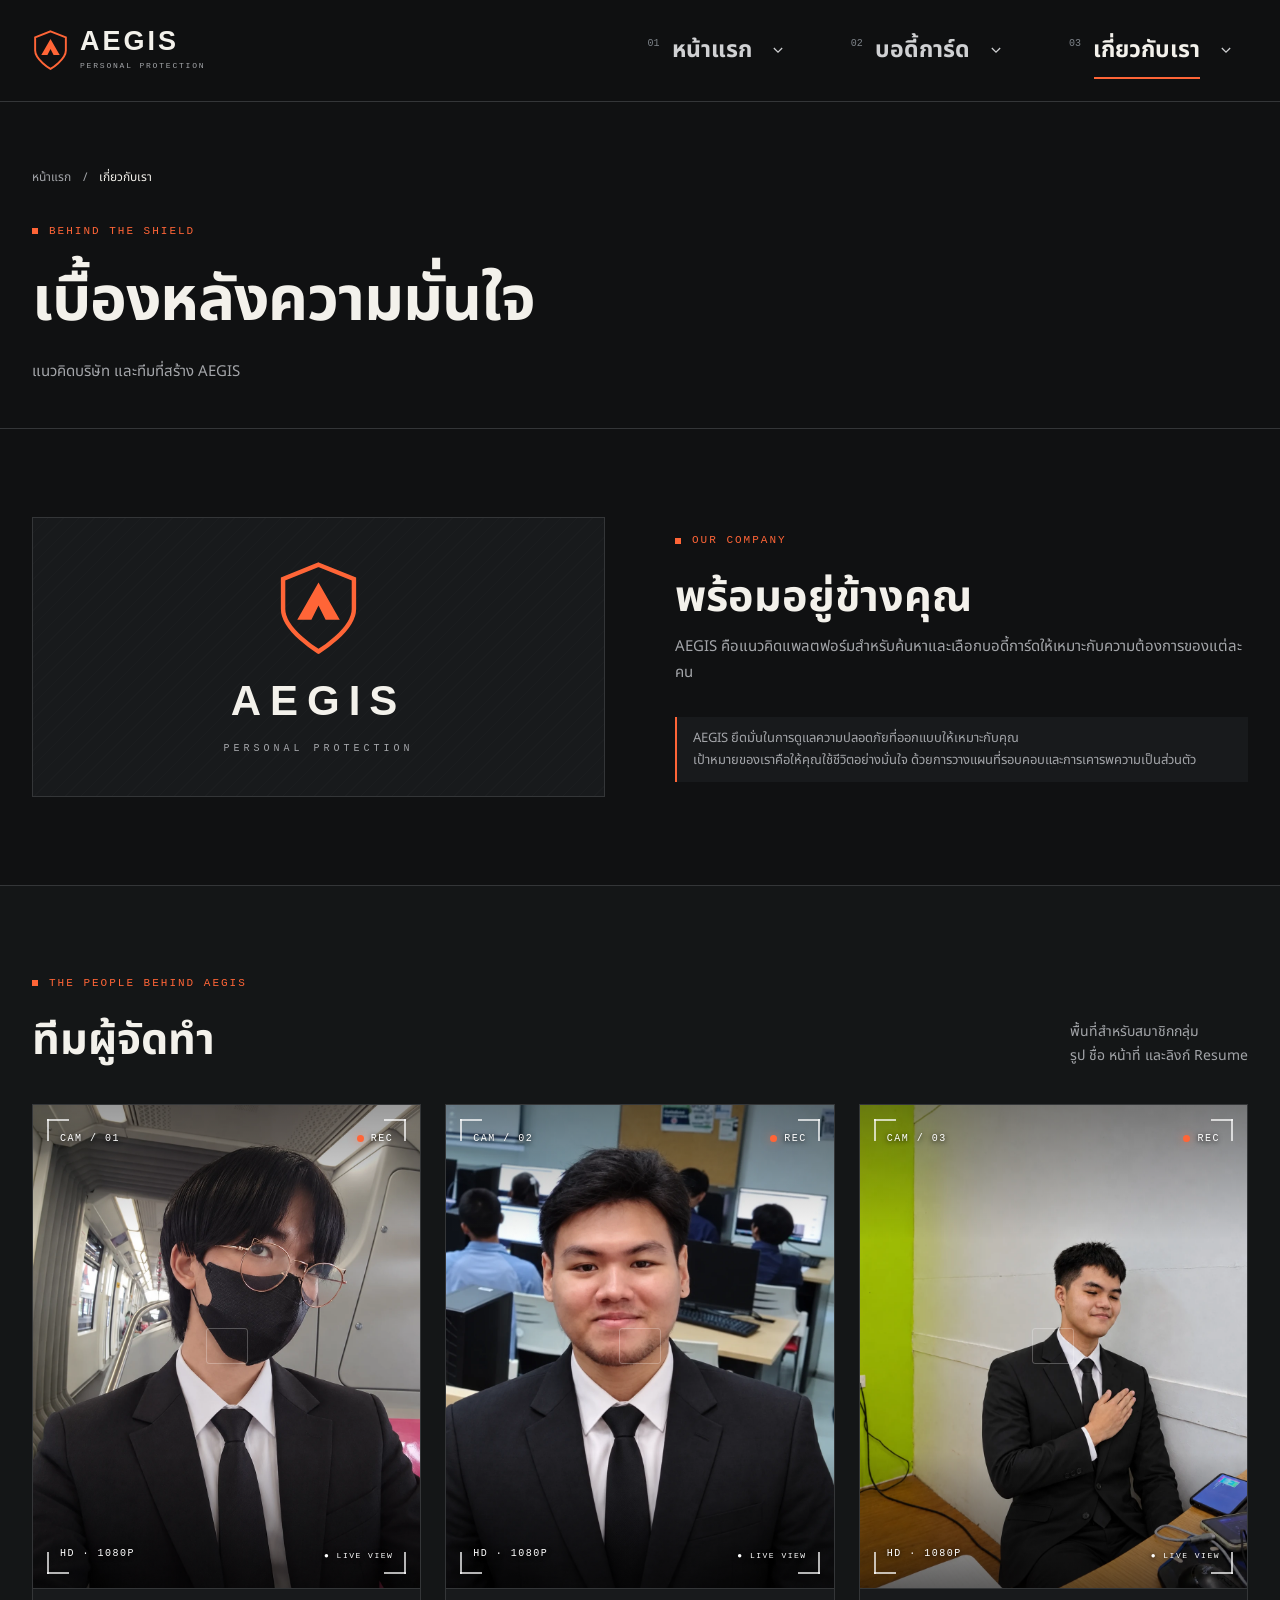
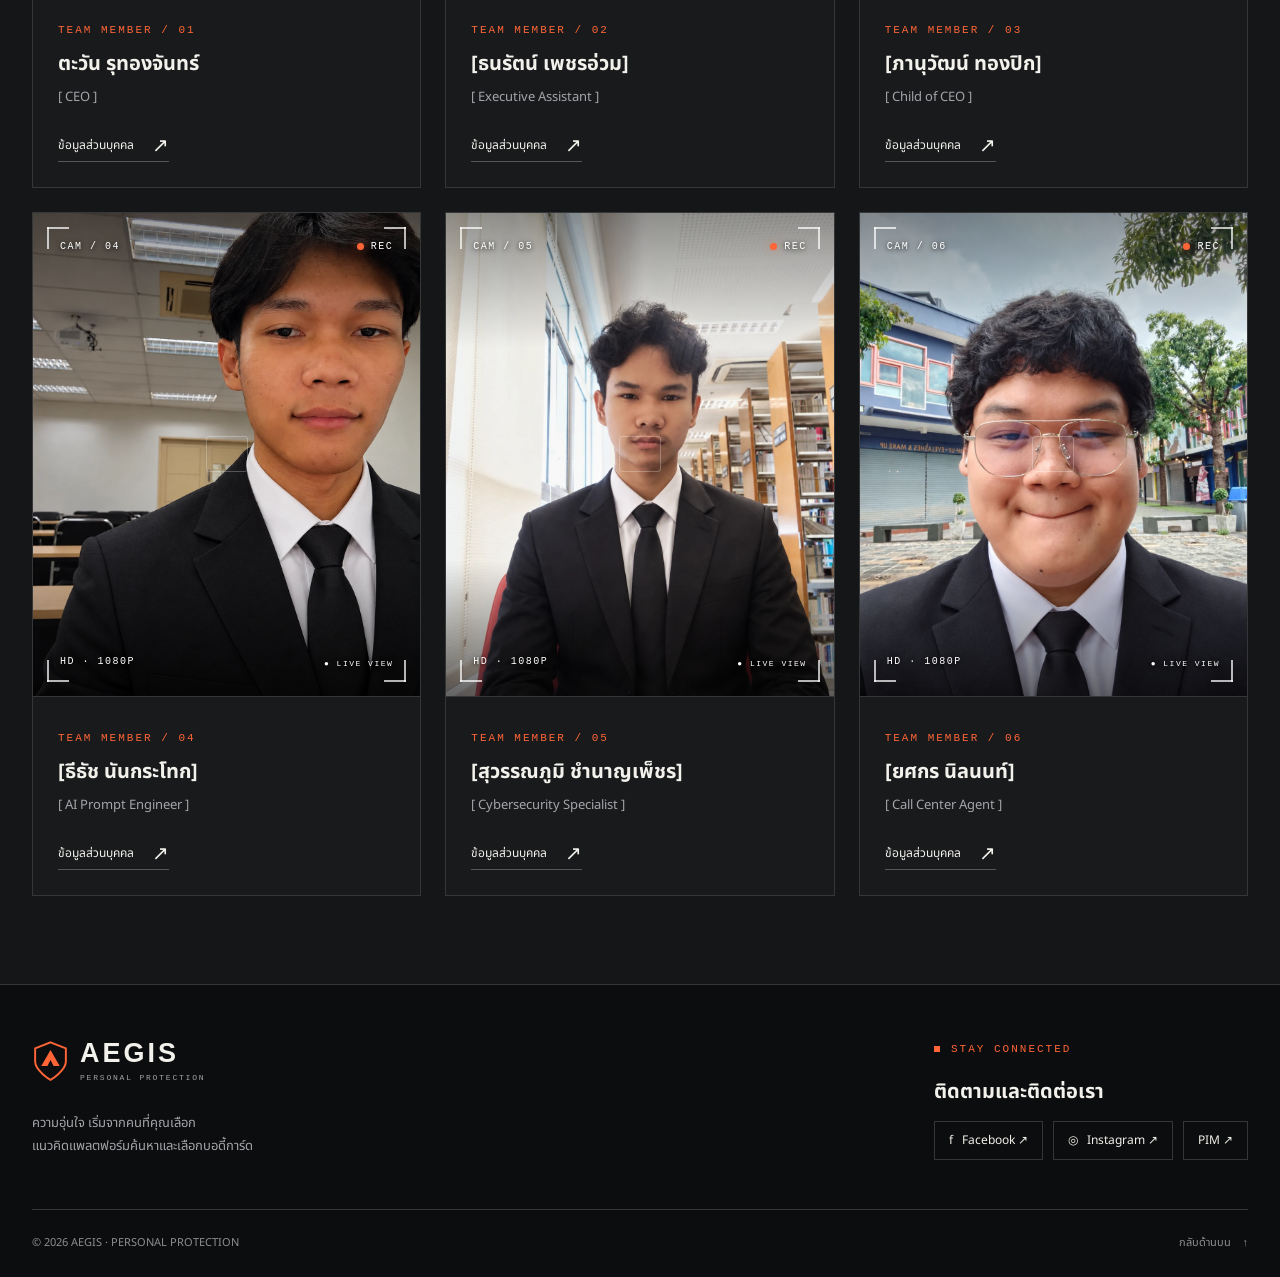
==== commit 89b81139: "V4" ====
--- a/about.html
+++ b/about.html
@@ -1,573 +1,573 @@
-<!doctype html>
-<html lang="th" data-bs-theme="dark">
-  <!-- ข้อมูลหน้าเว็บและไฟล์ CSS -->
-  <head>
-    <meta charset="utf-8" />
-    <meta name="viewport" content="width=device-width,initial-scale=1" />
-    <meta name="theme-color" content="#101112" />
-    <title>เกี่ยวกับเราและทีมผู้จัดทำ | AEGIS Personal Protection</title>
-    <meta
-      name="description"
-      content="AEGIS เลือกบอดี้การ์ดและแพ็กเกจการดูแลที่เหมาะกับคุณ"
-    />
-    <link rel="icon" href="assets/images/favicon.svg" type="image/svg+xml" />
-    <link rel="stylesheet" href="assets/vendor/bootstrap.min.css" />
-    <link rel="stylesheet" href="assets/css/style.css?v=team-suits-20261101" />
-  </head>
-  <body id="top">
-    <a class="skip-link" href="#main">ข้ามไปเนื้อหา</a>
-
-    <!-- แถบเมนูหลัก (Navbar) -->
-    <header class="site-header">
-      <nav class="navbar navbar-expand-lg" aria-label="เมนูหลัก">
-        <div class="container">
-          <a class="brand" href="index.html" aria-label="AEGIS กลับหน้าแรก">
-            <svg viewBox="0 0 48 56" fill="none" aria-hidden="true">
-              <path
-                d="m24 3 20 8v17c0 12-20 24-20 24S4 40 4 28V11Z"
-                stroke="currentColor"
-                stroke-width="2.5"
-              />
-              <path d="m12 34 12-21 12 21h-8l-4-8-4 8Z" fill="currentColor" />
-            </svg>
-            <span>
-              <span class="brand-name">AEGIS</span>
-              <span class="brand-tag">PERSONAL PROTECTION</span>
-            </span>
-          </a>
-          <button
-            class="navbar-toggler"
-            type="button"
-            data-bs-toggle="collapse"
-            data-bs-target="#mainNavigation"
-            aria-controls="mainNavigation"
-            aria-expanded="false"
-            aria-label="เปิดหรือปิดเมนู"
-          >
-            <span class="navbar-toggler-icon"></span>
-          </button>
-          <div class="collapse navbar-collapse" id="mainNavigation">
-            <ul class="navbar-nav ms-auto nav-three">
-              <!-- เมนูหลัก 01: หน้าแรก -->
-              <li class="nav-item nav-group">
-                <!-- ชื่อหัวข้อเป็นลิงก์ไปหน้าหลัก; ลูกศรแยกสำหรับเปิดหัวข้อย่อย -->
-                <div class="nav-heading">
-                  <a class="nav-main" href="index.html" id="nav-home">
-                    <span class="nav-number" aria-hidden="true">01</span>
-                    หน้าแรก
-                  </a>
-                  <button
-                    class="nav-toggle"
-                    type="button"
-                    aria-label="เปิดหรือปิดหัวข้อย่อยหน้าแรก"
-                    aria-expanded="false"
-                    aria-controls="panel-home"
-                  >
-                    <svg
-                      class="nav-chevron"
-                      viewBox="0 0 12 8"
-                      fill="none"
-                      aria-hidden="true"
-                    >
-                      <path
-                        d="m1 1 5 5 5-5"
-                        stroke="currentColor"
-                        stroke-width="1.5"
-                      />
-                    </svg>
-                  </button>
-                </div>
-                <div
-                  class="nav-prism-panel"
-                  id="panel-home"
-                  aria-labelledby="nav-home"
-                  hidden
-                >
-                  <div class="container nav-prism-content">
-                    <span class="nav-panel-title">01 / หน้าแรก</span>
-                    <div class="nav-sub-links">
-                      <a class="nav-sub-link" href="index.html#home">
-                        ภาพรวมหน้าแรก
-                        <span aria-hidden="true">↗</span>
-                      </a>
-                      <a class="nav-sub-link" href="index.html#features">
-                        บริการและจุดเด่น
-                        <span aria-hidden="true">↗</span>
-                      </a>
-                      <a class="nav-sub-link" href="index.html#reviews">
-                        รีวิวจากลูกค้า
-                        <span aria-hidden="true">↗</span>
-                      </a>
-                      <a class="nav-sub-link" href="index.html#pricing">
-                        แพ็กเกจบริการ
-                        <span aria-hidden="true">↗</span>
-                      </a>
-                      <a class="nav-sub-link" href="index.html#cta">
-                        เริ่มใช้บริการ
-                        <span aria-hidden="true">↗</span>
-                      </a>
-                    </div>
-                  </div>
-                </div>
-              </li>
-              <!-- เมนูหลัก 02: บอดี้การ์ด -->
-              <li class="nav-item nav-group">
-                <!-- ชื่อหัวข้อเป็นลิงก์ไปหน้าหลัก; ลูกศรแยกสำหรับเปิดหัวข้อย่อย -->
-                <div class="nav-heading">
-                  <a class="nav-main" href="guards.html" id="nav-guards">
-                    <span class="nav-number" aria-hidden="true">02</span>
-                    บอดี้การ์ด
-                  </a>
-                  <button
-                    class="nav-toggle"
-                    type="button"
-                    aria-label="เปิดหรือปิดหัวข้อย่อยบอดี้การ์ด"
-                    aria-expanded="false"
-                    aria-controls="panel-guards"
-                  >
-                    <svg
-                      class="nav-chevron"
-                      viewBox="0 0 12 8"
-                      fill="none"
-                      aria-hidden="true"
-                    >
-                      <path
-                        d="m1 1 5 5 5-5"
-                        stroke="currentColor"
-                        stroke-width="1.5"
-                      />
-                    </svg>
-                  </button>
-                </div>
-                <div
-                  class="nav-prism-panel"
-                  id="panel-guards"
-                  aria-labelledby="nav-guards"
-                  hidden
-                >
-                  <div class="container nav-prism-content">
-                    <span class="nav-panel-title">02 / บอดี้การ์ด</span>
-                    <div class="nav-sub-links">
-                      <a class="nav-sub-link" href="guards.html">
-                        เลือกบอดี้การ์ดทั้งหมด
-                        <span aria-hidden="true">↗</span>
-                      </a>
-                      <a class="nav-sub-link" href="index.html#bodyguards">
-                        โปรไฟล์แนะนำ
-                        <span aria-hidden="true">↗</span>
-                      </a>
-                      <a class="nav-sub-link" href="index.html#pricing">
-                        รูปแบบการดูแล
-                        <span aria-hidden="true">↗</span>
-                      </a>
-                    </div>
-                  </div>
-                </div>
-              </li>
-              <!-- เมนูหลัก 03: เกี่ยวกับเรา -->
-              <li class="nav-item nav-group">
-                <!-- ชื่อหัวข้อเป็นลิงก์ไปหน้าหลัก; ลูกศรแยกสำหรับเปิดหัวข้อย่อย -->
-                <div class="nav-heading">
-                  <a
-                    class="nav-main is-current"
-                    href="about.html"
-                    id="nav-about"
-                    aria-current="page"
-                  >
-                    <span class="nav-number" aria-hidden="true">03</span>
-                    เกี่ยวกับเรา
-                  </a>
-                  <button
-                    class="nav-toggle"
-                    type="button"
-                    aria-label="เปิดหรือปิดหัวข้อย่อยเกี่ยวกับเรา"
-                    aria-expanded="false"
-                    aria-controls="panel-about"
-                  >
-                    <svg
-                      class="nav-chevron"
-                      viewBox="0 0 12 8"
-                      fill="none"
-                      aria-hidden="true"
-                    >
-                      <path
-                        d="m1 1 5 5 5-5"
-                        stroke="currentColor"
-                        stroke-width="1.5"
-                      />
-                    </svg>
-                  </button>
-                </div>
-                <div
-                  class="nav-prism-panel"
-                  id="panel-about"
-                  aria-labelledby="nav-about"
-                  hidden
-                >
-                  <div class="container nav-prism-content">
-                    <span class="nav-panel-title">03 / เกี่ยวกับเรา</span>
-                    <div class="nav-sub-links">
-                      <a class="nav-sub-link" href="about.html">
-                        เกี่ยวกับบริษัท
-                        <span aria-hidden="true">↗</span>
-                      </a>
-                      <a class="nav-sub-link" href="about.html#team">
-                        ทีมผู้จัดทำ / Team Members
-                        <span aria-hidden="true">↗</span>
-                      </a>
-                      <a class="nav-sub-link" href="#contact">
-                        ติดต่อและ Social
-                        <span aria-hidden="true">↗</span>
-                      </a>
-                    </div>
-                  </div>
-                </div>
-              </li>
-            </ul>
-          </div>
-        </div>
-      </nav>
-    </header>
-    <!-- เนื้อหาหลักของหน้านี้ -->
-    <main id="main" tabindex="-1">
-      <section class="page-intro">
-        <div class="container">
-          <div class="breadcrumb-custom">
-            <a href="index.html">หน้าแรก</a>
-            <span>/</span>
-            <span>เกี่ยวกับเรา</span>
-          </div>
-          <div class="eyebrow">BEHIND THE SHIELD</div>
-          <h1>เบื้องหลังความมั่นใจ</h1>
-          <p>แนวคิดบริษัท และทีมที่สร้าง AEGIS</p>
-        </div>
-      </section>
-      <section class="section">
-        <div class="container">
-          <div class="about-grid">
-            <div class="about-mark">
-              <svg viewBox="0 0 48 56" fill="none" aria-hidden="true">
-                <path
-                  d="m24 3 20 8v17c0 12-20 24-20 24S4 40 4 28V11Z"
-                  stroke="currentColor"
-                  stroke-width="2.5"
-                />
-                <path d="m12 34 12-21 12 21h-8l-4-8-4 8Z" fill="currentColor" />
-              </svg>
-              <strong>AEGIS</strong>
-              <small>PERSONAL PROTECTION</small>
-            </div>
-            <div class="about-copy">
-              <div class="eyebrow">OUR COMPANY</div>
-              <h2>พร้อมอยู่ข้างคุณ</h2>
-              <p>
-                AEGIS
-                คือแนวคิดแพลตฟอร์มสำหรับค้นหาและเลือกบอดี้การ์ดให้เหมาะกับความต้องการของแต่ละคน
-              </p>
-              <div class="notice">
-                AEGIS ยึดมั่นในการดูแลความปลอดภัยที่ออกแบบให้เหมาะกับคุณ
-                <br />
-                เป้าหมายของเราคือให้คุณใช้ชีวิตอย่างมั่นใจ
-                ด้วยการวางแผนที่รอบคอบและการเคารพความเป็นส่วนตัว
-              </div>
-            </div>
-          </div>
-        </div>
-      </section>
-      <!-- กล่องสมาชิกทีมผู้จัดทำ -->
-      <section class="section section-alt" id="team">
-        <div class="container">
-          <div class="section-head">
-            <div>
-              <div class="eyebrow">THE PEOPLE BEHIND AEGIS</div>
-              <h2>ทีมผู้จัดทำ</h2>
-            </div>
-            <p>
-              พื้นที่สำหรับสมาชิกกลุ่ม
-              <br />
-              รูป ชื่อ หน้าที่ และลิงก์ Resume
-            </p>
-          </div>
-          <div class="row g-4">
-            <div class="col-12 col-md-6 col-lg-4">
-              <article class="member-card">
-                <div class="portrait team-camera suit-portrait">
-                  <img
-                    src="assets/images/team-suits/member-01-suit.png"
-                    alt="รูปสมาชิกคนที่ 1"
-                  />
-                  <div class="camera-hud" aria-hidden="true">
-                    <span class="camera-label">CAM / 01</span>
-                    <span class="camera-rec">
-                      <i></i>
-                      REC
-                    </span>
-                    <span class="camera-focus"></span>
-                    <span class="camera-format">HD · 1080P</span>
-                    <span class="camera-status">● LIVE VIEW</span>
-                  </div>
-                </div>
-                <div class="member-body">
-                  <span class="mono orange">TEAM MEMBER / 01</span>
-                  <h3>ตะวัน รุทองจันทร์</h3>
-                  <p>[ CEO ]</p>
-                  <a
-                    class="text-link"
-                    href="https://tawanrutthongchan6840010911.github.io/MyResume/"
-                    aria-label="ดูหน้า Resume สมาชิก 1"
-                  >
-                    ข้อมูลส่วนบุคคล
-                    <span class="arrow" aria-hidden="true">↗</span>
-                  </a>
-                </div>
-              </article>
-            </div>
-            <div class="col-12 col-md-6 col-lg-4">
-              <article class="member-card">
-                <div class="portrait team-camera suit-portrait">
-                  <img
-                    src="assets/images/team-suits/member-02-suit.png"
-                    alt="รูปสมาชิกคนที่ 2"
-                  />
-                  <div class="camera-hud" aria-hidden="true">
-                    <span class="camera-label">CAM / 02</span>
-                    <span class="camera-rec">
-                      <i></i>
-                      REC
-                    </span>
-                    <span class="camera-focus"></span>
-                    <span class="camera-format">HD · 1080P</span>
-                    <span class="camera-status">● LIVE VIEW</span>
-                  </div>
-                </div>
-                <div class="member-body">
-                  <span class="mono orange">TEAM MEMBER / 02</span>
-                  <h3>[ธนรัตน์ เพชรอ่วม]</h3>
-                  <p>[ Executive Assistant ]</p>
-                  <a
-                    class="text-link"
-                    href="https://lucin18249.github.io/My-Resume/"
-                    aria-label="ดูหน้า Resume สมาชิก 2"
-                  >
-                    ข้อมูลส่วนบุคคล
-                    <span class="arrow" aria-hidden="true">↗</span>
-                  </a>
-                </div>
-              </article>
-            </div>
-            <div class="col-12 col-md-6 col-lg-4">
-              <article class="member-card">
-                <div class="portrait team-camera suit-portrait">
-                  <img
-                    src="assets/images/team-suits/member-03-suit.png"
-                    alt="รูปสมาชิกคนที่ 3"
-                  />
-                  <div class="camera-hud" aria-hidden="true">
-                    <span class="camera-label">CAM / 03</span>
-                    <span class="camera-rec">
-                      <i></i>
-                      REC
-                    </span>
-                    <span class="camera-focus"></span>
-                    <span class="camera-format">HD · 1080P</span>
-                    <span class="camera-status">● LIVE VIEW</span>
-                  </div>
-                </div>
-                <div class="member-body">
-                  <span class="mono orange">TEAM MEMBER / 03</span>
-                  <h3>[ภานุวัฒน์ ทองปิก]</h3>
-                  <p>[ Child of CEO ]</p>
-                  <a
-                    class="text-link"
-                    href="https://frist22123.github.io/My-resume/"
-                    aria-label="ดูหน้า Resume สมาชิก 3"
-                  >
-                    ข้อมูลส่วนบุคคล
-                    <span class="arrow" aria-hidden="true">↗</span>
-                  </a>
-                </div>
-              </article>
-            </div>
-            <div class="col-12 col-md-6 col-lg-4">
-              <article class="member-card">
-                <div class="portrait team-camera suit-portrait">
-                  <img
-                    src="assets/images/team-suits/member-04-suit.png"
-                    alt="รูปสมาชิกคนที่ 4"
-                  />
-                  <div class="camera-hud" aria-hidden="true">
-                    <span class="camera-label">CAM / 04</span>
-                    <span class="camera-rec">
-                      <i></i>
-                      REC
-                    </span>
-                    <span class="camera-focus"></span>
-                    <span class="camera-format">HD · 1080P</span>
-                    <span class="camera-status">● LIVE VIEW</span>
-                  </div>
-                </div>
-                <div class="member-body">
-                  <span class="mono orange">TEAM MEMBER / 04</span>
-                  <h3>[ธีธัช นันกระโทก]</h3>
-                  <p>[ AI Prompt Engineer ]</p>
-                  <a
-                    class="text-link"
-                    href="https://dream3103200-lang.github.io/My-Resume/"
-                    aria-label="ดูหน้า Resume สมาชิก 4"
-                  >
-                    ข้อมูลส่วนบุคคล
-                    <span class="arrow" aria-hidden="true">↗</span>
-                  </a>
-                </div>
-              </article>
-            </div>
-            <div class="col-12 col-md-6 col-lg-4">
-              <article class="member-card">
-                <div class="portrait team-camera suit-portrait">
-                  <img
-                    src="assets/images/team-suits/member-05-suit.png"
-                    alt="รูปสมาชิกคนที่ 5"
-                  />
-                  <div class="camera-hud" aria-hidden="true">
-                    <span class="camera-label">CAM / 05</span>
-                    <span class="camera-rec">
-                      <i></i>
-                      REC
-                    </span>
-                    <span class="camera-focus"></span>
-                    <span class="camera-format">HD · 1080P</span>
-                    <span class="camera-status">● LIVE VIEW</span>
-                  </div>
-                </div>
-                <div class="member-body">
-                  <span class="mono orange">TEAM MEMBER / 05</span>
-                  <h3>[สุวรรณภูมิ ชำนาญเพ็ชร]</h3>
-                  <p>[ Cybersecurity Specialist ]</p>
-                  <a
-                    class="text-link"
-                    href="https://asuwannaphoom.github.io/Resume/"
-                    aria-label="ดูหน้า Resume สมาชิก 5"
-                  >
-                    ข้อมูลส่วนบุคคล
-                    <span class="arrow" aria-hidden="true">↗</span>
-                  </a>
-                </div>
-              </article>
-            </div>
-            <div class="col-12 col-md-6 col-lg-4">
-              <article class="member-card">
-                <div class="portrait team-camera suit-portrait">
-                  <img
-                    src="assets/images/team-suits/member-06-suit.png"
-                    alt="รูปสมาชิกคนที่ 6"
-                  />
-                  <div class="camera-hud" aria-hidden="true">
-                    <span class="camera-label">CAM / 06</span>
-                    <span class="camera-rec">
-                      <i></i>
-                      REC
-                    </span>
-                    <span class="camera-focus"></span>
-                    <span class="camera-format">HD · 1080P</span>
-                    <span class="camera-status">● LIVE VIEW</span>
-                  </div>
-                </div>
-                <div class="member-body">
-                  <span class="mono orange">TEAM MEMBER / 06</span>
-                  <h3>[ยศกร นิลนนท์]</h3>
-                  <p>[ Call Center Agent ]</p>
-                  <a
-                    class="text-link"
-                    href="https://mrduckpotato.github.io/My-Resume/"
-                    aria-label="ดูหน้า Resume สมาชิก 6"
-                  >
-                    ข้อมูลส่วนบุคคล
-                    <span class="arrow" aria-hidden="true">↗</span>
-                  </a>
-                </div>
-              </article>
-            </div>
-          </div>
-        </div>
-      </section>
-    </main>
-    <!-- ส่วนท้ายและช่องทางติดต่อ -->
-    <footer class="site-footer" id="contact">
-      <div class="container">
-        <div class="footer-top">
-          <div>
-            <a class="brand" href="index.html" aria-label="AEGIS กลับหน้าแรก">
-              <svg viewBox="0 0 48 56" fill="none" aria-hidden="true">
-                <path
-                  d="m24 3 20 8v17c0 12-20 24-20 24S4 40 4 28V11Z"
-                  stroke="currentColor"
-                  stroke-width="2.5"
-                />
-                <path d="m12 34 12-21 12 21h-8l-4-8-4 8Z" fill="currentColor" />
-              </svg>
-              <span>
-                <span class="brand-name">AEGIS</span>
-                <span class="brand-tag">PERSONAL PROTECTION</span>
-              </span>
-            </a>
-            <p>
-              ความอุ่นใจ เริ่มจากคนที่คุณเลือก
-              <br />
-              แนวคิดแพลตฟอร์มค้นหาและเลือกบอดี้การ์ด
-            </p>
-          </div>
-          <div>
-            <span class="eyebrow">STAY CONNECTED</span>
-            <h3 style="font-size: 20px">ติดตามและติดต่อเรา</h3>
-            <div class="socials">
-              <a
-                href="https://www.facebook.com/"
-                target="_blank"
-                rel="noopener noreferrer"
-                aria-label="Facebook เปิดแท็บใหม่"
-              >
-                f &nbsp; Facebook ↗
-              </a>
-              <a
-                href="https://www.instagram.com/"
-                target="_blank"
-                rel="noopener noreferrer"
-                aria-label="Instagram เปิดแท็บใหม่"
-              >
-                ◎ &nbsp; Instagram ↗
-              </a>
-              <a
-                href="https://www.pim.ac.th/"
-                target="_blank"
-                rel="noopener noreferrer"
-                aria-label="เว็บไซต์ PIM เปิดแท็บใหม่"
-              >
-                PIM ↗
-              </a>
-            </div>
-          </div>
-        </div>
-        <div class="footer-bottom">
-          <span>© 2026 AEGIS · PERSONAL PROTECTION</span>
-          <a class="back-top" href="#top">
-            กลับด้านบน
-            <span aria-hidden="true">↑</span>
-          </a>
-        </div>
-      </div>
-    </footer>
-    <!-- ข้อความสำรองเมื่อไม่ได้เปิด JavaScript -->
-    <noscript>
-      โปรดเปิด JavaScript เพื่อเลือกโปรไฟล์และเปิดเมนูมือถือ ·
-      <a href="index.html">หน้าแรก</a>
-      ·
-      <a href="guards.html">บอดี้การ์ด</a>
-      ·
-      <a href="about.html">ทีมงาน</a>
-    </noscript>
-    <!-- ไฟล์ JavaScript: โหลด Bootstrap ก่อนโค้ดของเว็บ -->
-    <script src="assets/vendor/bootstrap.bundle.min.js"></script>
-    <script src="assets/js/data.js"></script>
-    <script src="assets/js/main.js"></script>
-  </body>
-</html>
+<!doctype html>
+<html lang="th" data-bs-theme="dark">
+  <!-- ข้อมูลหน้าเว็บและไฟล์ CSS -->
+  <head>
+    <meta charset="utf-8" />
+    <meta name="viewport" content="width=device-width,initial-scale=1" />
+    <meta name="theme-color" content="#101112" />
+    <title>เกี่ยวกับเราและทีมผู้จัดทำ | AEGIS Personal Protection</title>
+    <meta
+      name="description"
+      content="AEGIS เลือกบอดี้การ์ดและแพ็กเกจการดูแลที่เหมาะกับคุณ"
+    />
+    <link rel="icon" href="assets/images/favicon.svg" type="image/svg+xml" />
+    <link rel="stylesheet" href="assets/vendor/bootstrap.min.css" />
+    <link rel="stylesheet" href="assets/css/style.css?v=optimized-20261101" />
+  </head>
+  <body id="top">
+    <a class="skip-link" href="#main">ข้ามไปเนื้อหา</a>
+
+    <!-- แถบเมนูหลัก (Navbar) -->
+    <header class="site-header">
+      <nav class="navbar navbar-expand-lg" aria-label="เมนูหลัก">
+        <div class="container">
+          <a class="brand" href="index.html" aria-label="AEGIS กลับหน้าแรก">
+            <svg viewBox="0 0 48 56" fill="none" aria-hidden="true">
+              <path
+                d="m24 3 20 8v17c0 12-20 24-20 24S4 40 4 28V11Z"
+                stroke="currentColor"
+                stroke-width="2.5"
+              />
+              <path d="m12 34 12-21 12 21h-8l-4-8-4 8Z" fill="currentColor" />
+            </svg>
+            <span>
+              <span class="brand-name">AEGIS</span>
+              <span class="brand-tag">PERSONAL PROTECTION</span>
+            </span>
+          </a>
+          <button
+            class="navbar-toggler"
+            type="button"
+            data-bs-toggle="collapse"
+            data-bs-target="#mainNavigation"
+            aria-controls="mainNavigation"
+            aria-expanded="false"
+            aria-label="เปิดหรือปิดเมนู"
+          >
+            <span class="navbar-toggler-icon"></span>
+          </button>
+          <div class="collapse navbar-collapse" id="mainNavigation">
+            <ul class="navbar-nav ms-auto nav-three">
+              <!-- เมนูหลัก 01: หน้าแรก -->
+              <li class="nav-item nav-group">
+                <!-- ชื่อหัวข้อเป็นลิงก์ไปหน้าหลัก; ลูกศรแยกสำหรับเปิดหัวข้อย่อย -->
+                <div class="nav-heading">
+                  <a class="nav-main" href="index.html" id="nav-home">
+                    <span class="nav-number" aria-hidden="true">01</span>
+                    หน้าแรก
+                  </a>
+                  <button
+                    class="nav-toggle"
+                    type="button"
+                    aria-label="เปิดหรือปิดหัวข้อย่อยหน้าแรก"
+                    aria-expanded="false"
+                    aria-controls="panel-home"
+                  >
+                    <svg
+                      class="nav-chevron"
+                      viewBox="0 0 12 8"
+                      fill="none"
+                      aria-hidden="true"
+                    >
+                      <path
+                        d="m1 1 5 5 5-5"
+                        stroke="currentColor"
+                        stroke-width="1.5"
+                      />
+                    </svg>
+                  </button>
+                </div>
+                <div
+                  class="nav-prism-panel"
+                  id="panel-home"
+                  aria-labelledby="nav-home"
+                  hidden
+                >
+                  <div class="container nav-prism-content">
+                    <span class="nav-panel-title">01 / หน้าแรก</span>
+                    <div class="nav-sub-links">
+                      <a class="nav-sub-link" href="index.html#home">
+                        ภาพรวมหน้าแรก
+                        <span aria-hidden="true">↗</span>
+                      </a>
+                      <a class="nav-sub-link" href="index.html#features">
+                        บริการและจุดเด่น
+                        <span aria-hidden="true">↗</span>
+                      </a>
+                      <a class="nav-sub-link" href="index.html#reviews">
+                        รีวิวจากลูกค้า
+                        <span aria-hidden="true">↗</span>
+                      </a>
+                      <a class="nav-sub-link" href="index.html#pricing">
+                        แพ็กเกจบริการ
+                        <span aria-hidden="true">↗</span>
+                      </a>
+                      <a class="nav-sub-link" href="index.html#cta">
+                        เริ่มใช้บริการ
+                        <span aria-hidden="true">↗</span>
+                      </a>
+                    </div>
+                  </div>
+                </div>
+              </li>
+              <!-- เมนูหลัก 02: บอดี้การ์ด -->
+              <li class="nav-item nav-group">
+                <!-- ชื่อหัวข้อเป็นลิงก์ไปหน้าหลัก; ลูกศรแยกสำหรับเปิดหัวข้อย่อย -->
+                <div class="nav-heading">
+                  <a class="nav-main" href="guards.html" id="nav-guards">
+                    <span class="nav-number" aria-hidden="true">02</span>
+                    บอดี้การ์ด
+                  </a>
+                  <button
+                    class="nav-toggle"
+                    type="button"
+                    aria-label="เปิดหรือปิดหัวข้อย่อยบอดี้การ์ด"
+                    aria-expanded="false"
+                    aria-controls="panel-guards"
+                  >
+                    <svg
+                      class="nav-chevron"
+                      viewBox="0 0 12 8"
+                      fill="none"
+                      aria-hidden="true"
+                    >
+                      <path
+                        d="m1 1 5 5 5-5"
+                        stroke="currentColor"
+                        stroke-width="1.5"
+                      />
+                    </svg>
+                  </button>
+                </div>
+                <div
+                  class="nav-prism-panel"
+                  id="panel-guards"
+                  aria-labelledby="nav-guards"
+                  hidden
+                >
+                  <div class="container nav-prism-content">
+                    <span class="nav-panel-title">02 / บอดี้การ์ด</span>
+                    <div class="nav-sub-links">
+                      <a class="nav-sub-link" href="guards.html">
+                        เลือกบอดี้การ์ดทั้งหมด
+                        <span aria-hidden="true">↗</span>
+                      </a>
+                      <a class="nav-sub-link" href="index.html#bodyguards">
+                        โปรไฟล์แนะนำ
+                        <span aria-hidden="true">↗</span>
+                      </a>
+                      <a class="nav-sub-link" href="index.html#pricing">
+                        รูปแบบการดูแล
+                        <span aria-hidden="true">↗</span>
+                      </a>
+                    </div>
+                  </div>
+                </div>
+              </li>
+              <!-- เมนูหลัก 03: เกี่ยวกับเรา -->
+              <li class="nav-item nav-group">
+                <!-- ชื่อหัวข้อเป็นลิงก์ไปหน้าหลัก; ลูกศรแยกสำหรับเปิดหัวข้อย่อย -->
+                <div class="nav-heading">
+                  <a
+                    class="nav-main is-current"
+                    href="about.html"
+                    id="nav-about"
+                    aria-current="page"
+                  >
+                    <span class="nav-number" aria-hidden="true">03</span>
+                    เกี่ยวกับเรา
+                  </a>
+                  <button
+                    class="nav-toggle"
+                    type="button"
+                    aria-label="เปิดหรือปิดหัวข้อย่อยเกี่ยวกับเรา"
+                    aria-expanded="false"
+                    aria-controls="panel-about"
+                  >
+                    <svg
+                      class="nav-chevron"
+                      viewBox="0 0 12 8"
+                      fill="none"
+                      aria-hidden="true"
+                    >
+                      <path
+                        d="m1 1 5 5 5-5"
+                        stroke="currentColor"
+                        stroke-width="1.5"
+                      />
+                    </svg>
+                  </button>
+                </div>
+                <div
+                  class="nav-prism-panel"
+                  id="panel-about"
+                  aria-labelledby="nav-about"
+                  hidden
+                >
+                  <div class="container nav-prism-content">
+                    <span class="nav-panel-title">03 / เกี่ยวกับเรา</span>
+                    <div class="nav-sub-links">
+                      <a class="nav-sub-link" href="about.html">
+                        เกี่ยวกับบริษัท
+                        <span aria-hidden="true">↗</span>
+                      </a>
+                      <a class="nav-sub-link" href="about.html#team">
+                        ทีมผู้จัดทำ / Team Members
+                        <span aria-hidden="true">↗</span>
+                      </a>
+                      <a class="nav-sub-link" href="#contact">
+                        ติดต่อและ Social
+                        <span aria-hidden="true">↗</span>
+                      </a>
+                    </div>
+                  </div>
+                </div>
+              </li>
+            </ul>
+          </div>
+        </div>
+      </nav>
+    </header>
+    <!-- เนื้อหาหลักของหน้านี้ -->
+    <main id="main" tabindex="-1">
+      <section class="page-intro">
+        <div class="container">
+          <div class="breadcrumb-custom">
+            <a href="index.html">หน้าแรก</a>
+            <span>/</span>
+            <span>เกี่ยวกับเรา</span>
+          </div>
+          <div class="eyebrow">BEHIND THE SHIELD</div>
+          <h1>เบื้องหลังความมั่นใจ</h1>
+          <p>แนวคิดบริษัท และทีมที่สร้าง AEGIS</p>
+        </div>
+      </section>
+      <section class="section">
+        <div class="container">
+          <div class="about-grid">
+            <div class="about-mark">
+              <svg viewBox="0 0 48 56" fill="none" aria-hidden="true">
+                <path
+                  d="m24 3 20 8v17c0 12-20 24-20 24S4 40 4 28V11Z"
+                  stroke="currentColor"
+                  stroke-width="2.5"
+                />
+                <path d="m12 34 12-21 12 21h-8l-4-8-4 8Z" fill="currentColor" />
+              </svg>
+              <strong>AEGIS</strong>
+              <small>PERSONAL PROTECTION</small>
+            </div>
+            <div class="about-copy">
+              <div class="eyebrow">OUR COMPANY</div>
+              <h2>พร้อมอยู่ข้างคุณ</h2>
+              <p>
+                AEGIS
+                คือแนวคิดแพลตฟอร์มสำหรับค้นหาและเลือกบอดี้การ์ดให้เหมาะกับความต้องการของแต่ละคน
+              </p>
+              <div class="notice">
+                AEGIS ยึดมั่นในการดูแลความปลอดภัยที่ออกแบบให้เหมาะกับคุณ
+                <br />
+                เป้าหมายของเราคือให้คุณใช้ชีวิตอย่างมั่นใจ
+                ด้วยการวางแผนที่รอบคอบและการเคารพความเป็นส่วนตัว
+              </div>
+            </div>
+          </div>
+        </div>
+      </section>
+      <!-- กล่องสมาชิกทีมผู้จัดทำ -->
+      <section class="section section-alt" id="team">
+        <div class="container">
+          <div class="section-head">
+            <div>
+              <div class="eyebrow">THE PEOPLE BEHIND AEGIS</div>
+              <h2>ทีมผู้จัดทำ</h2>
+            </div>
+            <p>
+              พื้นที่สำหรับสมาชิกกลุ่ม
+              <br />
+              รูป ชื่อ หน้าที่ และลิงก์ Resume
+            </p>
+          </div>
+          <div class="row g-4">
+            <div class="col-12 col-md-6 col-lg-4">
+              <article class="member-card">
+                <div class="portrait team-camera suit-portrait">
+                  <img
+                    src="assets/images/team-suits/member-01-suit.webp"
+                    alt="รูปสมาชิกคนที่ 1"
+                  />
+                  <div class="camera-hud" aria-hidden="true">
+                    <span class="camera-label">CAM / 01</span>
+                    <span class="camera-rec">
+                      <i></i>
+                      REC
+                    </span>
+                    <span class="camera-focus"></span>
+                    <span class="camera-format">HD · 1080P</span>
+                    <span class="camera-status">● LIVE VIEW</span>
+                  </div>
+                </div>
+                <div class="member-body">
+                  <span class="mono orange">TEAM MEMBER / 01</span>
+                  <h3>ตะวัน รุทองจันทร์</h3>
+                  <p>[ CEO ]</p>
+                  <a
+                    class="text-link"
+                    href="https://tawanrutthongchan6840010911.github.io/MyResume/"
+                    aria-label="ดูหน้า Resume สมาชิก 1"
+                  >
+                    ข้อมูลส่วนบุคคล
+                    <span class="arrow" aria-hidden="true">↗</span>
+                  </a>
+                </div>
+              </article>
+            </div>
+            <div class="col-12 col-md-6 col-lg-4">
+              <article class="member-card">
+                <div class="portrait team-camera suit-portrait">
+                  <img
+                    src="assets/images/team-suits/member-02-suit.webp"
+                    alt="รูปสมาชิกคนที่ 2"
+                  />
+                  <div class="camera-hud" aria-hidden="true">
+                    <span class="camera-label">CAM / 02</span>
+                    <span class="camera-rec">
+                      <i></i>
+                      REC
+                    </span>
+                    <span class="camera-focus"></span>
+                    <span class="camera-format">HD · 1080P</span>
+                    <span class="camera-status">● LIVE VIEW</span>
+                  </div>
+                </div>
+                <div class="member-body">
+                  <span class="mono orange">TEAM MEMBER / 02</span>
+                  <h3>[ธนรัตน์ เพชรอ่วม]</h3>
+                  <p>[ Executive Assistant ]</p>
+                  <a
+                    class="text-link"
+                    href="https://lucin18249.github.io/My-Resume/"
+                    aria-label="ดูหน้า Resume สมาชิก 2"
+                  >
+                    ข้อมูลส่วนบุคคล
+                    <span class="arrow" aria-hidden="true">↗</span>
+                  </a>
+                </div>
+              </article>
+            </div>
+            <div class="col-12 col-md-6 col-lg-4">
+              <article class="member-card">
+                <div class="portrait team-camera suit-portrait">
+                  <img
+                    src="assets/images/team-suits/member-03-suit.webp"
+                    alt="รูปสมาชิกคนที่ 3"
+                  />
+                  <div class="camera-hud" aria-hidden="true">
+                    <span class="camera-label">CAM / 03</span>
+                    <span class="camera-rec">
+                      <i></i>
+                      REC
+                    </span>
+                    <span class="camera-focus"></span>
+                    <span class="camera-format">HD · 1080P</span>
+                    <span class="camera-status">● LIVE VIEW</span>
+                  </div>
+                </div>
+                <div class="member-body">
+                  <span class="mono orange">TEAM MEMBER / 03</span>
+                  <h3>[ภานุวัฒน์ ทองปิก]</h3>
+                  <p>[ Child of CEO ]</p>
+                  <a
+                    class="text-link"
+                    href="https://frist22123.github.io/My-resume/"
+                    aria-label="ดูหน้า Resume สมาชิก 3"
+                  >
+                    ข้อมูลส่วนบุคคล
+                    <span class="arrow" aria-hidden="true">↗</span>
+                  </a>
+                </div>
+              </article>
+            </div>
+            <div class="col-12 col-md-6 col-lg-4">
+              <article class="member-card">
+                <div class="portrait team-camera suit-portrait">
+                  <img
+                    src="assets/images/team-suits/member-04-suit.webp"
+                    alt="รูปสมาชิกคนที่ 4"
+                  />
+                  <div class="camera-hud" aria-hidden="true">
+                    <span class="camera-label">CAM / 04</span>
+                    <span class="camera-rec">
+                      <i></i>
+                      REC
+                    </span>
+                    <span class="camera-focus"></span>
+                    <span class="camera-format">HD · 1080P</span>
+                    <span class="camera-status">● LIVE VIEW</span>
+                  </div>
+                </div>
+                <div class="member-body">
+                  <span class="mono orange">TEAM MEMBER / 04</span>
+                  <h3>[ธีธัช นันกระโทก]</h3>
+                  <p>[ AI Prompt Engineer ]</p>
+                  <a
+                    class="text-link"
+                    href="https://dream3103200-lang.github.io/My-Resume/"
+                    aria-label="ดูหน้า Resume สมาชิก 4"
+                  >
+                    ข้อมูลส่วนบุคคล
+                    <span class="arrow" aria-hidden="true">↗</span>
+                  </a>
+                </div>
+              </article>
+            </div>
+            <div class="col-12 col-md-6 col-lg-4">
+              <article class="member-card">
+                <div class="portrait team-camera suit-portrait">
+                  <img
+                    src="assets/images/team-suits/member-05-suit.webp"
+                    alt="รูปสมาชิกคนที่ 5"
+                  />
+                  <div class="camera-hud" aria-hidden="true">
+                    <span class="camera-label">CAM / 05</span>
+                    <span class="camera-rec">
+                      <i></i>
+                      REC
+                    </span>
+                    <span class="camera-focus"></span>
+                    <span class="camera-format">HD · 1080P</span>
+                    <span class="camera-status">● LIVE VIEW</span>
+                  </div>
+                </div>
+                <div class="member-body">
+                  <span class="mono orange">TEAM MEMBER / 05</span>
+                  <h3>[สุวรรณภูมิ ชำนาญเพ็ชร]</h3>
+                  <p>[ Cybersecurity Specialist ]</p>
+                  <a
+                    class="text-link"
+                    href="https://asuwannaphoom.github.io/Resume/"
+                    aria-label="ดูหน้า Resume สมาชิก 5"
+                  >
+                    ข้อมูลส่วนบุคคล
+                    <span class="arrow" aria-hidden="true">↗</span>
+                  </a>
+                </div>
+              </article>
+            </div>
+            <div class="col-12 col-md-6 col-lg-4">
+              <article class="member-card">
+                <div class="portrait team-camera suit-portrait">
+                  <img
+                    src="assets/images/team-suits/member-06-suit.webp"
+                    alt="รูปสมาชิกคนที่ 6"
+                  />
+                  <div class="camera-hud" aria-hidden="true">
+                    <span class="camera-label">CAM / 06</span>
+                    <span class="camera-rec">
+                      <i></i>
+                      REC
+                    </span>
+                    <span class="camera-focus"></span>
+                    <span class="camera-format">HD · 1080P</span>
+                    <span class="camera-status">● LIVE VIEW</span>
+                  </div>
+                </div>
+                <div class="member-body">
+                  <span class="mono orange">TEAM MEMBER / 06</span>
+                  <h3>[ยศกร นิลนนท์]</h3>
+                  <p>[ Call Center Agent ]</p>
+                  <a
+                    class="text-link"
+                    href="https://mrduckpotato.github.io/My-Resume/"
+                    aria-label="ดูหน้า Resume สมาชิก 6"
+                  >
+                    ข้อมูลส่วนบุคคล
+                    <span class="arrow" aria-hidden="true">↗</span>
+                  </a>
+                </div>
+              </article>
+            </div>
+          </div>
+        </div>
+      </section>
+    </main>
+    <!-- ส่วนท้ายและช่องทางติดต่อ -->
+    <footer class="site-footer" id="contact">
+      <div class="container">
+        <div class="footer-top">
+          <div>
+            <a class="brand" href="index.html" aria-label="AEGIS กลับหน้าแรก">
+              <svg viewBox="0 0 48 56" fill="none" aria-hidden="true">
+                <path
+                  d="m24 3 20 8v17c0 12-20 24-20 24S4 40 4 28V11Z"
+                  stroke="currentColor"
+                  stroke-width="2.5"
+                />
+                <path d="m12 34 12-21 12 21h-8l-4-8-4 8Z" fill="currentColor" />
+              </svg>
+              <span>
+                <span class="brand-name">AEGIS</span>
+                <span class="brand-tag">PERSONAL PROTECTION</span>
+              </span>
+            </a>
+            <p>
+              ความอุ่นใจ เริ่มจากคนที่คุณเลือก
+              <br />
+              แนวคิดแพลตฟอร์มค้นหาและเลือกบอดี้การ์ด
+            </p>
+          </div>
+          <div>
+            <span class="eyebrow">STAY CONNECTED</span>
+            <h3 style="font-size: 20px">ติดตามและติดต่อเรา</h3>
+            <div class="socials">
+              <a
+                href="https://www.facebook.com/"
+                target="_blank"
+                rel="noopener noreferrer"
+                aria-label="Facebook เปิดแท็บใหม่"
+              >
+                f &nbsp; Facebook ↗
+              </a>
+              <a
+                href="https://www.instagram.com/"
+                target="_blank"
+                rel="noopener noreferrer"
+                aria-label="Instagram เปิดแท็บใหม่"
+              >
+                ◎ &nbsp; Instagram ↗
+              </a>
+              <a
+                href="https://www.pim.ac.th/"
+                target="_blank"
+                rel="noopener noreferrer"
+                aria-label="เว็บไซต์ PIM เปิดแท็บใหม่"
+              >
+                PIM ↗
+              </a>
+            </div>
+          </div>
+        </div>
+        <div class="footer-bottom">
+          <span>© 2026 AEGIS · PERSONAL PROTECTION</span>
+          <a class="back-top" href="#top">
+            กลับด้านบน
+            <span aria-hidden="true">↑</span>
+          </a>
+        </div>
+      </div>
+    </footer>
+    <!-- ข้อความสำรองเมื่อไม่ได้เปิด JavaScript -->
+    <noscript>
+      โปรดเปิด JavaScript เพื่อเลือกโปรไฟล์และเปิดเมนูมือถือ ·
+      <a href="index.html">หน้าแรก</a>
+      ·
+      <a href="guards.html">บอดี้การ์ด</a>
+      ·
+      <a href="about.html">ทีมงาน</a>
+    </noscript>
+    <!-- ไฟล์ JavaScript: โหลด Bootstrap ก่อนโค้ดของเว็บ -->
+    <script src="assets/vendor/bootstrap.bundle.min.js"></script>
+    <script src="assets/js/data.js?v=optimized-20261101"></script>
+    <script src="assets/js/main.js?v=optimized-20261101"></script>
+  </body>
+</html>
--- a/assets/css/style.css
+++ b/assets/css/style.css
@@ -1,2279 +1,2317 @@
-@import url("fonts.css");
-
-/* สีหลักและค่าพื้นฐานของเว็บไซต์ */
-:root {
-  --bg: #101112;
-  --panel: #181a1c;
-  --panel2: #202225;
-  --line: #343638;
-  --muted: #a3a5a9;
-  --text: #f3f1eb;
-  --accent: #ff6537;
-  --bs-body-bg: var(--bg);
-  --bs-body-color: var(--text);
-  --bs-border-color: var(--line);
-  --bs-body-font-family: "Noto Sans Thai", Tahoma, Arial, sans-serif;
-  --bs-link-color: var(--text);
-}
-
-/* รูปแบบพื้นฐานและองค์ประกอบที่ใช้ร่วมกัน */
-* {
-  box-sizing: border-box;
-}
-html {
-  scroll-behavior: smooth;
-  scroll-padding-top: 100px;
-}
-body {
-  margin: 0;
-  font-size: 16px;
-  line-height: 1.75;
-  background: var(--bg);
-  color: var(--text);
-}
-::selection {
-  background: var(--accent);
-  color: #111;
-}
-a {
-  color: inherit;
-  text-decoration: none;
-}
-a:hover {
-  color: var(--accent);
-}
-button,
-input,
-select,
-textarea {
-  font: inherit;
-}
-button,
-a,
-input,
-select,
-textarea,
-summary {
-  outline-offset: 5px;
-}
-:focus-visible {
-  outline: 2px solid var(--accent);
-}
-h1,
-h2,
-h3,
-h4,
-p {
-  margin-top: 0;
-}
-h1,
-h2,
-h3,
-h4 {
-  line-height: 1.3;
-}
-h2 {
-  font-size: clamp(28px, 3.4vw, 43px);
-  font-weight: 750;
-}
-h3 {
-  font-size: 23px;
-  font-weight: 700;
-}
-p {
-  color: var(--muted);
-}
-.container {
-  max-width: 1280px;
-  padding-left: 32px;
-  padding-right: 32px;
-}
-.eyebrow,
-.mono {
-  font-family: "Courier New", monospace;
-  font-size: 11px;
-  letter-spacing: 2px;
-  text-transform: uppercase;
-}
-.eyebrow {
-  color: var(--accent);
-  margin-bottom: 20px;
-  display: flex;
-  align-items: center;
-  gap: 11px;
-}
-.eyebrow:before {
-  content: "";
-  height: 6px;
-  width: 6px;
-  background: var(--accent);
-}
-.muted {
-  color: var(--muted);
-}
-.orange {
-  color: var(--accent);
-}
-.skip-link {
-  position: fixed;
-  left: 20px;
-  top: -100px;
-  z-index: 2000;
-  background: var(--accent);
-  color: #111;
-  padding: 12px;
-}
-.skip-link:focus {
-  top: 10px;
-}
-/* ปุ่มและลิงก์ */
-.btn {
-  border-radius: 2px;
-  padding: 13px 23px;
-  font-weight: 650;
-  font-size: 14px;
-  display: inline-flex;
-  align-items: center;
-  justify-content: center;
-  gap: 24px;
-  min-height: 49px;
-  transition:
-    background 0.2s,
-    color 0.2s,
-    transform 0.2s;
-}
-.btn-primary {
-  background: var(--accent);
-  border: 1px solid var(--accent);
-  color: #111;
-}
-.btn-primary:hover,
-.btn-primary:active {
-  background: #ff855f !important;
-  border-color: #ff855f !important;
-  color: #111 !important;
-}
-.btn-outline {
-  border: 1px solid #515356;
-  color: var(--text);
-  background: transparent;
-}
-.btn-outline:hover {
-  background: var(--panel2);
-  border-color: var(--text);
-  color: var(--text);
-}
-.btn:disabled {
-  opacity: 0.5;
-}
-.arrow {
-  font-family: Arial, sans-serif;
-  font-size: 20px;
-  line-height: 1;
-}
-.text-link {
-  display: inline-flex;
-  gap: 18px;
-  align-items: center;
-  font-size: 14px;
-  border-bottom: 1px solid #545659;
-  padding-bottom: 5px;
-}
-/* แถบแจ้งฉบับร่างและเมนูนำทาง */
-.draft-bar {
-  background: #1d1e20;
-  border-bottom: 1px solid #333;
-  color: #b4b6b8;
-  text-align: center;
-  font-size: 11px;
-  padding: 5px 14px;
-  letter-spacing: 0.2px;
-}
-.draft-bar span {
-  color: var(--accent);
-  font-family: monospace;
-  margin-right: 8px;
-}
-.site-header {
-  background: rgba(16, 17, 18, 0.97);
-  position: sticky;
-  top: 0;
-  z-index: 100;
-  border-bottom: 1px solid var(--line);
-}
-.navbar {
-  padding: 17px 0;
-}
-.brand {
-  display: inline-flex;
-  gap: 11px;
-  align-items: center;
-}
-.brand-name {
-  font-family: Arial, sans-serif;
-  display: block;
-  font-size: 27px;
-  line-height: 1;
-  font-weight: 900;
-  letter-spacing: 3px;
-}
-.brand-tag {
-  display: block;
-  font:
-    8px/1.5 "Courier New",
-    monospace;
-  letter-spacing: 1.8px;
-  color: var(--muted);
-  margin-top: 5px;
-}
-.brand svg {
-  width: 37px;
-  height: 43px;
-  color: var(--accent);
-}
-.navbar-nav {
-  gap: 22px;
-  align-items: center;
-}
-.nav-link {
-  color: #c1c1c2;
-  font-size: 13px;
-  padding: 8px 0 !important;
-}
-.nav-link:hover,
-.nav-link.active {
-  color: var(--text);
-}
-.nav-link.active:after {
-  content: "";
-  display: block;
-  background: var(--accent);
-  height: 2px;
-  margin-top: 3px;
-}
-.navbar .btn {
-  font-size: 12px;
-  min-height: 40px;
-  padding: 8px 16px;
-}
-.navbar-toggler {
-  border: 1px solid #555;
-  color: var(--text);
-  padding: 7px 10px;
-}
-.navbar-toggler-icon {
-  filter: none;
-}
-
-/* เมนูหลัก 3 หัวข้อ และแถบหัวข้อย่อยแบบกระจกเหลือบปริซึม */
-.nav-three {
-  gap: clamp(25px, 4vw, 60px);
-}
-.nav-heading {
-  display: flex;
-  align-items: center;
-  gap: 4px;
-}
-.nav-toggle {
-  display: grid;
-  place-items: center;
-  width: 44px;
-  height: 44px;
-  padding: 0;
-  border: 0;
-  background: transparent;
-  color: #d0d1d3;
-  border-radius: 2px;
-}
-.nav-toggle:hover,
-.nav-toggle[aria-expanded="true"] {
-  color: var(--accent);
-  background: #ffffff08;
-}
-.nav-main {
-  display: flex;
-  align-items: center;
-  gap: 12px;
-  position: relative;
-  padding: 16px 0;
-  border: 0;
-  background: transparent;
-  color: #d0d1d3;
-  font-size: clamp(20px, 1.8vw, 26px);
-  font-weight: 700;
-  line-height: 1.5;
-  transition: color 0.2s;
-}
-.nav-number {
-  color: #7d8389;
-  font:
-    10px "Courier New",
-    monospace;
-  align-self: flex-start;
-  padding-top: 5px;
-}
-.nav-chevron {
-  width: 10px;
-  height: 7px;
-  transition: transform 0.2s;
-}
-.nav-main::after {
-  content: "";
-  position: absolute;
-  left: 25px;
-  right: 0;
-  bottom: 5px;
-  height: 2px;
-  background: var(--accent);
-  transform: scaleX(0);
-  transform-origin: left;
-  transition: transform 0.2s;
-}
-.nav-main.is-current,
-.nav-heading:has(.nav-toggle[aria-expanded="true"]) .nav-main,
-.nav-main:hover {
-  color: var(--text);
-}
-.nav-main.is-current::after,
-.nav-heading:has(.nav-toggle[aria-expanded="true"]) .nav-main::after {
-  transform: scaleX(1);
-}
-.nav-toggle[aria-expanded="true"] .nav-chevron {
-  transform: rotate(180deg);
-}
-.nav-prism-panel {
-  position: absolute;
-  top: 100%;
-  left: 0;
-  right: 0;
-  overflow: hidden;
-  isolation: isolate;
-  border-top: 1px solid #ffffff20;
-  border-bottom: 1px solid #c2cfdf40;
-  /* สีพื้นเป็น fallback สำหรับเบราว์เซอร์ที่ไม่รองรับ backdrop-filter */
-  background: rgba(23, 27, 33, 0.95);
-  box-shadow: 0 25px 45px #0005;
-}
-.nav-prism-panel[hidden] {
-  display: none;
-}
-.nav-prism-panel::before {
-  content: "";
-  position: absolute;
-  inset: 0;
-  z-index: -1;
-  pointer-events: none;
-  background:
-    linear-gradient(116deg, transparent 25%, #c8c8ff0d 25.2%, transparent 52%),
-    linear-gradient(
-      65deg,
-      #8dcfff10,
-      transparent 35%,
-      #e4b5ff0c 65%,
-      #ff9d6d10
-    ),
-    linear-gradient(165deg, #ffffff09, transparent 55%);
-}
-.nav-prism-panel::after {
-  content: "";
-  position: absolute;
-  top: 0;
-  left: 0;
-  right: 0;
-  height: 1px;
-  background: linear-gradient(
-    90deg,
-    transparent,
-    #9dcffb70,
-    #e7c6ff60,
-    #ffac7c70,
-    transparent
-  );
-  pointer-events: none;
-}
-.nav-prism-content {
-  display: flex;
-  align-items: center;
-  gap: 40px;
-  padding-top: 27px;
-  padding-bottom: 27px;
-}
-.nav-panel-title {
-  flex: 0 0 180px;
-  color: #b4bbc4;
-  font-size: 12px;
-  letter-spacing: 1px;
-}
-.nav-sub-links {
-  display: flex;
-  flex: 1;
-  gap: 12px;
-  flex-wrap: wrap;
-}
-.nav-sub-link {
-  display: flex;
-  align-items: center;
-  justify-content: space-between;
-  gap: 24px;
-  min-height: 48px;
-  padding: 10px 18px;
-  border: 1px solid #ffffff20;
-  background: #ffffff04;
-  color: #e6e8eb;
-  font-size: 14px;
-  transition:
-    background 0.2s,
-    border-color 0.2s;
-}
-.nav-sub-link span {
-  color: var(--accent);
-}
-.nav-sub-link:hover {
-  color: white;
-  background: #ffffff0d;
-  border-color: #c2d2ef60;
-}
-@supports (backdrop-filter: blur(20px)) {
-  .nav-prism-panel {
-    background: rgba(22, 26, 32, 0.76);
-    backdrop-filter: blur(20px) saturate(135%);
-    -webkit-backdrop-filter: blur(20px) saturate(135%);
-  }
-}
-@media (max-width: 991.98px) {
-  .nav-three {
-    gap: 0;
-  }
-  .navbar-collapse {
-    max-height: 75vh;
-    overflow-y: auto;
-  }
-  .nav-main {
-    flex: 1;
-    padding: 18px 0;
-    font-size: 24px;
-    text-align: left;
-  }
-  .nav-heading {
-    width: 100%;
-  }
-  .nav-main::after {
-    right: auto;
-    width: 42px;
-  }
-  .nav-prism-panel {
-    position: relative;
-    top: auto;
-    margin: 8px 0 16px;
-    box-shadow: none;
-  }
-  .nav-prism-content {
-    display: block;
-    padding: 18px;
-  }
-  .nav-panel-title {
-    display: block;
-    margin-bottom: 14px;
-  }
-  .nav-sub-links {
-    flex-direction: column;
-  }
-  .nav-sub-link {
-    width: 100%;
-  }
-}
-/* ส่วนเปิดหน้าเว็บ (Hero) */
-.hero {
-  position: relative;
-  overflow: hidden;
-  border-bottom: 1px solid var(--line);
-}
-.hero-grid {
-  display: grid;
-  grid-template-columns: 1.05fr 1fr;
-  min-height: 650px;
-  position: relative;
-}
-.hero-copy {
-  position: relative;
-  padding: 74px 0 70px;
-  z-index: 2;
-}
-.hero h1 {
-  font-family: Arial, sans-serif;
-  font-weight: 950;
-  font-size: clamp(58px, 5.2vw, 74px);
-  line-height: 0.96;
-  letter-spacing: -5px;
-  margin-bottom: 25px;
-}
-.hero h1 span {
-  color: var(--accent);
-}
-.hero-detail {
-  position: relative;
-  isolation: isolate;
-}
-/* หลุมดำแผ่ถึงขอบซ้าย โดยไล่ขอบภาพให้กลืนกับพื้นหลัง */
-.hero-orbit {
-  position: absolute;
-  z-index: -1;
-  top: -85px;
-  bottom: -115px;
-  left: calc(-1 * (max(0px, (100vw - 1280px) / 2) + 32px));
-  width: min(68vw, 1040px);
-  overflow: hidden;
-  pointer-events: none;
-  opacity: 0.42;
-  mask-image:
-    linear-gradient(180deg, transparent, #000 22%, #000 72%, transparent),
-    linear-gradient(90deg, #000 40%, transparent 96%);
-  mask-composite: intersect;
-}
-.hero-video {
-  display: block;
-  width: 100%;
-  height: 100%;
-  object-fit: cover;
-  object-position: center;
-  filter: saturate(0.65);
-}
-.hero-video-toggle {
-  display: inline-flex;
-  align-items: center;
-  min-height: 44px;
-  margin-top: 14px;
-  padding: 5px 0;
-  border: 0;
-  background: transparent;
-  color: var(--muted);
-  font-size: 11px;
-  cursor: pointer;
-}
-.hero-video-toggle:hover {
-  color: var(--text);
-}
-.hero-video-toggle[hidden] {
-  display: none;
-}
-.hero-thai {
-  font-size: 27px;
-  font-weight: 650;
-  margin: 24px 0 14px;
-}
-.hero-detail > p {
-  max-width: 400px;
-  font-size: 15px;
-}
-.hero-actions {
-  display: flex;
-  gap: 12px;
-  flex-wrap: wrap;
-  margin-top: 30px;
-}
-.hero-image {
-  position: absolute;
-  inset: 0 -32px 0 39%;
-  overflow: hidden;
-}
-.hero-image img {
-  height: 100%;
-  width: 100%;
-  object-fit: cover;
-  object-position: 62% center;
-  filter: saturate(0.45);
-}
-.hero-image:after {
-  content: "";
-  position: absolute;
-  inset: 0;
-  background:
-    linear-gradient(
-      90deg,
-      var(--bg) 0%,
-      rgba(16, 17, 18, 0.35) 30%,
-      transparent 65%
-    ),
-    linear-gradient(0deg, var(--bg), transparent 30%);
-}
-.hero-stamp {
-  position: absolute;
-  right: 3px;
-  bottom: 46px;
-  z-index: 2;
-  border-left: 2px solid var(--accent);
-  padding-left: 16px;
-  font-size: 11px;
-  color: #d2d2d2;
-}
-.hero-stamp strong {
-  display: block;
-  letter-spacing: 2px;
-  font:
-    700 14px/1.6 "Courier New",
-    monospace;
-}
-.hero-bottom {
-  display: flex;
-  align-items: center;
-  gap: 30px;
-  margin-top: 45px;
-  font:
-    10px "Courier New",
-    monospace;
-  letter-spacing: 1.4px;
-  color: #bcbdbf;
-}
-.hero-bottom span:before {
-  content: "+";
-  color: var(--accent);
-  margin-right: 8px;
-}
-/* แถบประเภทบริการ */
-.strip {
-  border-bottom: 1px solid var(--line);
-  background: #151617;
-}
-.strip .container {
-  display: flex;
-  justify-content: space-between;
-  gap: 20px;
-  padding-top: 19px;
-  padding-bottom: 19px;
-  font:
-    11px "Courier New",
-    monospace;
-  letter-spacing: 1.5px;
-  color: #b4b6b8;
-}
-.strip i {
-  font-style: normal;
-  color: var(--accent);
-  margin-right: 12px;
-}
-/* การจัดวาง Section และจุดเด่นบริการ */
-.section {
-  padding: 88px 0;
-  border-bottom: 1px solid var(--line);
-}
-.section-head {
-  display: flex;
-  align-items: flex-end;
-  justify-content: space-between;
-  gap: 24px;
-  margin-bottom: 35px;
-}
-.section-head h2 {
-  margin-bottom: 0;
-}
-.section-head p {
-  max-width: 350px;
-  font-size: 14px;
-  margin-bottom: 0;
-}
-.feature {
-  border-top: 1px solid #505254;
-  padding: 28px 0 0;
-  height: 100%;
-}
-.feature-top {
-  display: flex;
-  justify-content: space-between;
-  align-items: center;
-  margin-bottom: 28px;
-}
-.feature-icon {
-  height: 48px;
-  width: 48px;
-  border: 1px solid #494b4d;
-  display: grid;
-  place-items: center;
-  color: var(--accent);
-}
-.feature-icon svg {
-  height: 24px;
-  width: 24px;
-}
-.feature p {
-  font-size: 14px;
-  max-width: 320px;
-  margin-bottom: 0;
-}
-.section-alt {
-  background: #141617;
-}
-/* การ์ดบอดี้การ์ดและกล่องรูปโปรไฟล์ */
-.guard-card {
-  height: 100%;
-  border: 1px solid var(--line);
-  background: var(--panel);
-  transition:
-    border-color 0.2s,
-    transform 0.2s;
-}
-.guard-card:hover {
-  border-color: #757575;
-  transform: translateY(-4px);
-}
-.portrait {
-  height: 265px;
-  position: relative;
-  overflow: hidden;
-  display: flex;
-  align-items: center;
-  justify-content: center;
-  background: radial-gradient(
-    ellipse at 50% 100%,
-    #303438 0%,
-    #1d2023 50%,
-    #181a1c 100%
-  );
-  border-bottom: 1px solid var(--line);
-}
-.portrait:before,
-.portrait:after {
-  content: "";
-  position: absolute;
-  inset: 17px;
-  border: 1px solid #3a3d40;
-  clip-path: polygon(
-    0 0,
-    30px 0,
-    30px 1px,
-    1px 1px,
-    1px 30px,
-    0 30px,
-    0 0,
-    100% 0,
-    100% 30px,
-    calc(100% - 1px) 30px,
-    calc(100% - 1px) 1px,
-    calc(100% - 30px) 1px,
-    calc(100% - 30px) 0,
-    100% 0,
-    100% 100%,
-    calc(100% - 30px) 100%,
-    calc(100% - 30px) calc(100% - 1px),
-    calc(100% - 1px) calc(100% - 1px),
-    calc(100% - 1px) calc(100% - 30px),
-    100% calc(100% - 30px),
-    100% 100%,
-    0 100%,
-    0 calc(100% - 30px),
-    1px calc(100% - 30px),
-    1px calc(100% - 1px),
-    30px calc(100% - 1px),
-    30px 100%,
-    0 100%
-  );
-}
-.portrait:after {
-  inset: 0;
-  border: 0;
-  clip-path: none;
-  background: repeating-linear-gradient(
-    0deg,
-    transparent,
-    transparent 4px,
-    #ffffff02 5px
-  );
-  pointer-events: none;
-}
-.portrait .silhouette {
-  width: 145px;
-  height: 200px;
-  align-self: flex-end;
-  color: #505458;
-  opacity: 0.5;
-}
-.portrait-label {
-  position: absolute;
-  bottom: 20px;
-  left: 0;
-  right: 0;
-  text-align: center;
-  z-index: 2;
-  font:
-    10px "Courier New",
-    monospace;
-  letter-spacing: 2px;
-  color: #a2a5a8;
-}
-.portrait-id {
-  position: absolute;
-  top: 29px;
-  left: 29px;
-  font:
-    11px "Courier New",
-    monospace;
-  letter-spacing: 2px;
-  color: #b0b3b6;
-}
-.portrait-plus {
-  position: absolute;
-  right: 29px;
-  top: 23px;
-  color: var(--accent);
-  font-size: 22px;
-  font-weight: 300;
-}
-.guard-body {
-  padding: 24px;
-}
-.guard-body h3 {
-  font-size: 21px;
-  margin: 10px 0;
-}
-.guard-body p {
-  font-size: 13px;
-  margin-bottom: 20px;
-}
-.guard-bottom {
-  border-top: 1px solid var(--line);
-  padding-top: 16px;
-  display: flex;
-  align-items: center;
-  justify-content: space-between;
-  gap: 12px;
-}
-.guard-bottom > span {
-  font-size: 11px;
-  color: var(--muted);
-}
-.guard-bottom button {
-  padding: 3px 0;
-  border: 0;
-  background: none;
-  font-size: 13px;
-  color: var(--text);
-}
-.guard-bottom button:hover {
-  color: var(--accent);
-}
-.chip {
-  display: inline-block;
-  font-size: 10px;
-  border: 1px solid #43474a;
-  padding: 3px 8px;
-  color: #c4c6c8;
-  line-height: 1.5;
-}
-/* การ์ดแพ็กเกจ */
-.pricing-card {
-  height: 100%;
-  border: 1px solid var(--line);
-  padding: 30px;
-  background: var(--panel);
-  position: relative;
-}
-.pricing-card.featured {
-  border-color: var(--accent);
-}
-.pricing-card .price {
-  font-size: 35px;
-  font-weight: 700;
-  margin: 25px 0 0;
-  color: var(--text);
-}
-.pricing-card .price small {
-  font-size: 12px;
-  font-weight: 400;
-  color: var(--muted);
-}
-.pricing-card p {
-  font-size: 13px;
-}
-.pricing-card ul {
-  list-style: none;
-  padding: 20px 0 8px;
-  border-top: 1px solid var(--line);
-  margin-top: 25px;
-  min-height: 130px;
-}
-.pricing-card li {
-  font-size: 13px;
-  color: #c4c6c8;
-  margin-bottom: 13px;
-}
-.pricing-card li:before {
-  content: "+";
-  color: var(--accent);
-  margin-right: 12px;
-}
-.pricing-card .btn {
-  width: 100%;
-}
-.plan-index {
-  position: absolute;
-  right: 30px;
-  top: 27px;
-  color: #777;
-  font-family: monospace;
-}
-/* ส่วนชวนให้เลือกบริการ (CTA) */
-.cta {
-  padding: 65px 0;
-  background: var(--accent);
-  color: #101112;
-}
-.cta .eyebrow {
-  color: #27201c;
-}
-.cta .eyebrow:before {
-  background: #111;
-}
-.cta h2 {
-  margin: 0;
-}
-.cta p {
-  color: #33251f;
-  font-size: 15px;
-  margin: 15px 0 0;
-}
-.cta .container {
-  display: flex;
-  align-items: center;
-  justify-content: space-between;
-  gap: 30px;
-}
-.cta .btn {
-  background: #111;
-  color: #fff;
-  min-width: 190px;
-  border-color: #111;
-}
-/* ส่วนท้ายและ Social links */
-.site-footer {
-  padding: 55px 0 25px;
-  background: #0c0d0e;
-}
-.footer-top {
-  display: flex;
-  justify-content: space-between;
-  gap: 30px;
-}
-.footer-top p {
-  font-size: 13px;
-  margin-top: 20px;
-  max-width: 300px;
-}
-.socials {
-  display: flex;
-  gap: 10px;
-  flex-wrap: wrap;
-  margin-top: 16px;
-}
-.socials a {
-  border: 1px solid var(--line);
-  padding: 8px 14px;
-  font-size: 12px;
-}
-.footer-bottom {
-  display: flex;
-  justify-content: space-between;
-  gap: 15px;
-  border-top: 1px solid var(--line);
-  padding-top: 23px;
-  margin-top: 35px;
-  color: #8d9092;
-  font-size: 11px;
-}
-/* หัวข้อหน้ารองและเมนูบอกตำแหน่งหน้า */
-.page-intro {
-  padding: 65px 0 42px;
-  border-bottom: 1px solid var(--line);
-}
-.page-intro h1 {
-  font-size: clamp(38px, 5vw, 62px);
-  font-weight: 750;
-  letter-spacing: -1px;
-  margin-bottom: 18px;
-}
-.page-intro p {
-  margin: 0;
-  font-size: 15px;
-  max-width: 560px;
-}
-.breadcrumb-custom {
-  display: flex;
-  gap: 12px;
-  font-size: 12px;
-  color: var(--muted);
-  margin-bottom: 34px;
-}
-.breadcrumb-custom span:last-child {
-  color: var(--text);
-}
-/* ตัวกรองหน้าบอดี้การ์ด */
-.filter-bar {
-  display: flex;
-  align-items: center;
-  gap: 12px;
-  justify-content: space-between;
-  margin-bottom: 30px;
-  flex-wrap: wrap;
-}
-.filters {
-  display: flex;
-  gap: 8px;
-  flex-wrap: wrap;
-}
-.filter-btn {
-  border: 1px solid var(--line);
-  background: transparent;
-  color: #b8bbbe;
-  padding: 9px 17px;
-  font-size: 13px;
-  min-height: 44px;
-}
-.filter-btn.active {
-  background: var(--accent);
-  color: #111;
-  border-color: var(--accent);
-}
-.filter-btn:hover {
-  border-color: var(--accent);
-}
-.results-count {
-  color: var(--muted);
-  font-size: 12px;
-}
-.catalog {
-  padding-top: 35px;
-}
-/* หน้าบริษัทและทีมผู้จัดทำ */
-.about-grid {
-  display: grid;
-  grid-template-columns: 1fr 1fr;
-  gap: 70px;
-  align-items: center;
-}
-.about-mark {
-  height: 280px;
-  border: 1px solid var(--line);
-  background: repeating-linear-gradient(
-    135deg,
-    #181a1c,
-    #181a1c 10px,
-    #1b1d1f 10px,
-    #1b1d1f 11px
-  );
-  display: flex;
-  flex-direction: column;
-  justify-content: center;
-  align-items: center;
-  gap: 18px;
-}
-.about-mark svg {
-  width: 85px;
-  height: 100px;
-  color: var(--accent);
-}
-.about-mark strong {
-  font: 900 42px Arial;
-  letter-spacing: 9px;
-}
-.about-mark small {
-  font: 10px monospace;
-  color: var(--muted);
-  letter-spacing: 4px;
-}
-.about-copy p {
-  font-size: 15px;
-}
-.member-card {
-  border: 1px solid var(--line);
-  height: 100%;
-  background: var(--panel);
-}
-.member-card .portrait {
-  height: 210px;
-}
-.member-card .portrait svg {
-  height: 155px;
-  width: 120px;
-}
-.member-body {
-  padding: 25px;
-}
-.member-body h3 {
-  font-size: 20px;
-  margin: 9px 0;
-}
-.member-body p {
-  font-size: 13px;
-  margin-bottom: 21px;
-}
-.member-body a {
-  font-size: 12px;
-}
-.notice {
-  border-left: 2px solid var(--accent);
-  padding: 10px 16px;
-  color: var(--muted);
-  font-size: 13px;
-  margin-top: 30px;
-  background: var(--panel);
-}
-/* หน้าต่างโปรไฟล์และแบบฟอร์มทดลอง */
-.modal-content {
-  background: #1a1c1e;
-  border: 1px solid #4a4c4e;
-  border-radius: 3px;
-  color: var(--text);
-}
-.modal-header,
-.modal-footer {
-  border-color: var(--line);
-  padding: 20px 25px;
-}
-.modal-title {
-  font-size: 22px;
-}
-.modal-body {
-  padding: 25px;
-}
-.btn-close {
-  filter: none;
-}
-.modal .portrait {
-  height: 220px;
-  margin-bottom: 22px;
-}
-.detail-grid {
-  display: grid;
-  grid-template-columns: 1fr 1fr;
-  gap: 1px;
-  background: var(--line);
-  border: 1px solid var(--line);
-  margin: 20px 0;
-}
-.detail-grid > div {
-  padding: 13px;
-  background: var(--panel);
-  font-size: 13px;
-}
-.detail-grid small {
-  display: block;
-  color: var(--muted);
-  margin-bottom: 5px;
-}
-.form-label {
-  font-size: 13px;
-}
-.form-select,
-.form-control {
-  background: #121416;
-  color: var(--text);
-  border: 1px solid #555;
-  border-radius: 2px;
-  padding: 12px;
-  color-scheme: dark;
-}
-.form-control:focus,
-.form-select:focus {
-  background: #121416;
-  color: var(--text);
-  border-color: var(--accent);
-  box-shadow: 0 0 0 3px #ff653720;
-}
-.form-select {
-  --bs-form-select-bg-img: url("data:image/svg+xml,%3Csvg xmlns='http://www.w3.org/2000/svg' viewBox='0 0 16 16'%3E%3Cpath fill='none' stroke='%23ddd' stroke-linecap='round' stroke-linejoin='round' stroke-width='2' d='m2 5 6 6 6-6'/%3E%3C/svg%3E");
-}
-.form-control::placeholder {
-  color: #83878b;
-}
-.form-check-input:checked {
-  background-color: var(--accent);
-  border-color: var(--accent);
-}
-.form-check-label {
-  font-size: 12px;
-  color: var(--muted);
-}
-.success-panel {
-  padding: 35px 24px;
-  border: 1px solid var(--accent);
-  text-align: center;
-}
-.success-icon {
-  font-size: 35px;
-  color: var(--accent);
-}
-.success-panel h3 {
-  margin: 14px 0;
-}
-.success-panel p {
-  font-size: 14px;
-}
-/* หน้า Resume สมาชิก */
-.resume-layout {
-  display: grid;
-  grid-template-columns: 300px 1fr;
-  gap: 50px;
-}
-.resume-photo .portrait {
-  height: 340px;
-}
-.resume-block {
-  padding: 24px;
-  border: 1px solid var(--line);
-  margin-top: 20px;
-}
-.resume-block h2 {
-  font-size: 20px;
-}
-.placeholder-line {
-  height: 8px;
-  background: #303337;
-  margin: 14px 0;
-  width: 90%;
-}
-.placeholder-line.short {
-  width: 60%;
-}
-.resume-tag {
-  display: inline-block;
-  color: var(--accent);
-  font-size: 12px;
-  border: 1px solid var(--accent);
-  padding: 4px 10px;
-  margin-bottom: 15px;
-}
-noscript {
-  display: block;
-  padding: 12px;
-  background: #4c2a1a;
-}
-.section-id {
-  color: #72767a;
-  font-family: monospace;
-  font-size: 12px;
-}
-.subheading {
-  font-family: Arial, sans-serif;
-  font-size: clamp(34px, 4vw, 50px);
-  font-weight: 850;
-  letter-spacing: -2px;
-}
-.back-top {
-  display: inline-flex;
-  align-items: center;
-  gap: 12px;
-}
-.nav-status {
-  color: var(--muted);
-  font: 9px monospace;
-  letter-spacing: 1px;
-}
-.nav-status:before {
-  content: "";
-  display: inline-block;
-  width: 5px;
-  height: 5px;
-  background: var(--accent);
-  margin-right: 6px;
-}
-
-/* Responsive: จอขนาดใหญ่ */
-@media (min-width: 1400px) {
-  .hero-grid {
-    min-height: 700px;
-  }
-  .hero-copy {
-    padding-top: 90px;
-  }
-  .hero-image {
-    right: -70px;
-  }
-}
-
-/* Responsive: จอคอมพิวเตอร์ขนาดเล็ก */
-@media (max-width: 1199.98px) {
-  .navbar-nav {
-    gap: 15px;
-  }
-  .container {
-    padding-left: 26px;
-    padding-right: 26px;
-  }
-  .hero h1 {
-    font-size: 62px;
-  }
-  .hero-grid {
-    min-height: 610px;
-  }
-  .hero-copy {
-    padding-top: 62px;
-  }
-  .hero-thai {
-    font-size: 24px;
-  }
-  .hero-image {
-    inset: 0 -26px 0 35%;
-  }
-  .hero-orbit {
-    left: -26px;
-  }
-  .hero-bottom {
-    gap: 18px;
-  }
-  .nav-status {
-    display: none;
-  }
-}
-
-/* Responsive: แท็บเล็ต */
-@media (max-width: 991.98px) {
-  .navbar-collapse {
-    padding: 22px 0 8px;
-  }
-  .navbar-nav {
-    align-items: stretch;
-    gap: 10px;
-  }
-  .nav-link.active:after {
-    width: 25px;
-  }
-  .navbar .btn {
-    margin-top: 10px;
-  }
-  .hero-grid {
-    display: block;
-    min-height: 0;
-  }
-  .hero-copy {
-    padding: 55px 0 40px;
-  }
-  .hero h1 {
-    font-size: 85px;
-  }
-  .hero-image {
-    position: relative;
-    inset: auto;
-    height: 430px;
-    margin: 0 -26px;
-  }
-  .hero-image img {
-    object-position: center 40%;
-  }
-  .hero-image:after {
-    background:
-      linear-gradient(0deg, var(--bg), transparent 45%),
-      linear-gradient(180deg, var(--bg), transparent 20%);
-  }
-  .hero-stamp {
-    bottom: 32px;
-    right: 8px;
-  }
-  .hero-bottom {
-    margin-top: 30px;
-  }
-  .hero-detail > p {
-    max-width: 520px;
-  }
-  .section {
-    padding: 65px 0;
-  }
-  .section-head {
-    align-items: flex-start;
-  }
-  .section-head p {
-    max-width: 270px;
-  }
-  .about-grid {
-    gap: 35px;
-  }
-  .strip .container {
-    font-size: 9px;
-    gap: 10px;
-  }
-  .feature {
-    padding-bottom: 12px;
-  }
-  .feature-top {
-    margin-bottom: 20px;
-  }
-  .feature p {
-    max-width: none;
-  }
-  .portrait {
-    height: 250px;
-  }
-  .resume-layout {
-    grid-template-columns: 240px 1fr;
-    gap: 30px;
-  }
-}
-
-/* Responsive: โทรศัพท์มือถือ */
-@media (max-width: 575.98px) {
-  .container {
-    padding-left: 20px;
-    padding-right: 20px;
-  }
-  .draft-bar {
-    font-size: 10px;
-  }
-  .brand-name {
-    font-size: 24px;
-  }
-  .brand svg {
-    width: 32px;
-  }
-  .navbar {
-    padding: 14px 0;
-  }
-  .hero h1 {
-    font-size: 62px;
-    letter-spacing: -3px;
-  }
-  .hero-copy {
-    padding-top: 40px;
-  }
-  .hero-thai {
-    font-size: 23px;
-  }
-  .hero-detail > p {
-    font-size: 14px;
-  }
-  .hero-actions {
-    gap: 10px;
-  }
-  .hero-orbit {
-    top: -50px;
-    bottom: -55px;
-    left: -20px;
-    width: 115vw;
-    opacity: 0.34;
-  }
-  .hero-actions .btn {
-    padding: 12px 15px;
-    gap: 15px;
-    font-size: 12px;
-  }
-  .hero-image {
-    margin: 0 -20px;
-    height: 315px;
-  }
-  .hero-bottom {
-    font-size: 8px;
-    gap: 16px;
-  }
-  .hero-stamp {
-    bottom: 27px;
-    font-size: 9px;
-  }
-  .hero-stamp strong {
-    font-size: 12px;
-  }
-  .strip .container {
-    flex-wrap: wrap;
-    justify-content: center;
-    font-size: 8px;
-    gap: 14px;
-  }
-  .strip i {
-    margin-right: 5px;
-  }
-  .section {
-    padding: 52px 0;
-  }
-  .section-head {
-    display: block;
-  }
-  .section-head p {
-    margin-top: 15px;
-    max-width: none;
-  }
-  .section-head .text-link {
-    margin-top: 20px;
-  }
-  .eyebrow {
-    font-size: 10px;
-    margin-bottom: 15px;
-  }
-  .guard-body {
-    padding: 22px;
-  }
-  .portrait {
-    height: 300px;
-  }
-  .pricing-card {
-    padding: 25px;
-  }
-  .pricing-card ul {
-    min-height: 0;
-  }
-  .cta .container {
-    display: block;
-  }
-  .cta .btn {
-    margin-top: 25px;
-  }
-  .footer-top,
-  .footer-bottom {
-    flex-direction: column;
-  }
-  .footer-top {
-    gap: 20px;
-  }
-  .footer-bottom {
-    gap: 10px;
-  }
-  .page-intro {
-    padding: 35px 0;
-  }
-  .page-intro h1 {
-    font-size: 39px;
-  }
-  .breadcrumb-custom {
-    margin-bottom: 26px;
-  }
-  .filter-bar {
-    gap: 18px;
-  }
-  .filter-btn {
-    padding: 9px 12px;
-    font-size: 12px;
-  }
-  .about-grid,
-  .resume-layout {
-    grid-template-columns: 1fr;
-    gap: 28px;
-  }
-  .about-mark {
-    height: 220px;
-  }
-  .member-card .portrait {
-    height: 260px;
-  }
-  .modal-body {
-    padding: 20px;
-  }
-  .detail-grid {
-    grid-template-columns: 1fr 1fr;
-  }
-  .resume-photo .portrait {
-    height: 300px;
-  }
-  .section-head h2 {
-    font-size: 29px;
-  }
-  .modal-footer {
-    flex-wrap: wrap;
-  }
-  .modal-footer .btn {
-    flex: 1;
-    white-space: nowrap;
-  }
-  .subheading {
-    font-size: 36px;
-  }
-  .nav-status {
-    display: none;
-  }
-}
-
-/* ลดการเคลื่อนไหวตามการตั้งค่าของผู้ใช้ */
-@media (prefers-reduced-motion: reduce) {
-  html {
-    scroll-behavior: auto;
-  }
-  *,
-  *:before,
-  *:after {
-    transition: none !important;
-    animation: none !important;
-  }
-}
-
-/* รีวิวลูกค้า: สามกล่องในธีมดำ–ส้ม */
-.reviews-section {
-  border-block: 1px solid var(--line);
-  background:
-    radial-gradient(ellipse at 50% 0%, #ff65370a, transparent 65%), var(--bg);
-}
-.reviews-heading {
-  margin-bottom: 42px;
-  text-align: center;
-}
-.reviews-heading .eyebrow {
-  justify-content: center;
-  margin-bottom: 18px;
-}
-.reviews-heading h2 {
-  margin-bottom: 14px;
-}
-.reviews-heading p {
-  margin-bottom: 10px;
-}
-.reviews-note {
-  color: var(--muted);
-  font-size: 12px;
-}
-.review-card {
-  display: flex;
-  flex-direction: column;
-  height: 100%;
-  margin: 0;
-  padding: clamp(24px, 2.5vw, 34px);
-  border: 1px solid #ff653730;
-  border-radius: 16px;
-  background: linear-gradient(145deg, #1c1c1e, #151617);
-  transition:
-    border-color 180ms ease,
-    transform 180ms ease;
-}
-.review-card:hover {
-  border-color: var(--accent);
-  transform: translateY(-4px);
-}
-.review-stars {
-  margin-bottom: 20px;
-  color: var(--accent);
-  font-size: 23px;
-  letter-spacing: 2px;
-  line-height: 1;
-}
-.review-card blockquote {
-  flex: 1;
-  margin: 0 0 28px;
-}
-.review-card blockquote p {
-  margin: 0;
-  color: #bfc0c3;
-  font-size: 15px;
-  font-style: italic;
-  line-height: 1.9;
-}
-.review-person {
-  display: flex;
-  align-items: center;
-  gap: 16px;
-}
-.review-avatar {
-  display: grid;
-  flex: 0 0 52px;
-  width: 52px;
-  height: 52px;
-  place-items: center;
-  border-radius: 50%;
-  background: var(--accent);
-  color: #101112;
-  font-weight: 800;
-}
-.review-person strong,
-.review-person div > span {
-  display: block;
-}
-.review-person strong {
-  font-size: 15px;
-}
-.review-person div > span {
-  margin-top: 2px;
-  color: var(--muted);
-  font-size: 13px;
-}
-@media (prefers-reduced-motion: reduce) {
-  .review-card {
-    transition: none;
-  }
-  .review-card:hover {
-    transform: none;
-  }
-}
-
-/* ทีมผู้จัดทำ: จัดใบหน้าและตกแต่งช่องมองภาพกล้อง */
-#team .member-card .team-camera {
-  height: auto;
-  aspect-ratio: 4 / 5;
-  isolation: isolate;
-  background: #101112;
-}
-#team .team-camera > img {
-  position: absolute;
-  inset: 0;
-  display: block;
-  width: 100%;
-  max-width: 100%;
-  height: 100%;
-  object-fit: cover;
-  object-position: var(--team-position, center 35%);
-}
-#team .row > :nth-child(1) .team-camera {
-  --team-position: 64% center;
-}
-#team .row > :nth-child(2) .team-camera {
-  --team-position: center 16%;
-}
-#team .row > :nth-child(3) .team-camera {
-  --team-position: 62% top;
-}
-#team .row > :nth-child(4) .team-camera {
-  --team-position: 65% top;
-}
-/* รูปต้นฉบับคนที่ 5 เป็นวงกลม: ขยายให้ขอบดำเดิมพ้นกรอบ */
-#team .row > :nth-child(5) .team-camera > img {
-  transform: scale(1.35);
-}
-#team .team-camera::before {
-  z-index: 2;
-  inset: 14px;
-  border: 0;
-  clip-path: none;
-  background:
-    linear-gradient(#ffffffb3, #ffffffb3) left top / 22px 2px,
-    linear-gradient(#ffffffb3, #ffffffb3) left top / 2px 22px,
-    linear-gradient(#ffffffb3, #ffffffb3) right top / 22px 2px,
-    linear-gradient(#ffffffb3, #ffffffb3) right top / 2px 22px,
-    linear-gradient(#ffffffb3, #ffffffb3) left bottom / 22px 2px,
-    linear-gradient(#ffffffb3, #ffffffb3) left bottom / 2px 22px,
-    linear-gradient(#ffffffb3, #ffffffb3) right bottom / 22px 2px,
-    linear-gradient(#ffffffb3, #ffffffb3) right bottom / 2px 22px;
-  background-repeat: no-repeat;
-  pointer-events: none;
-}
-#team .team-camera::after {
-  z-index: 1;
-  background: linear-gradient(
-    180deg,
-    #0006,
-    transparent 28%,
-    transparent 72%,
-    #0009
-  );
-}
-.camera-hud {
-  position: absolute;
-  z-index: 3;
-  inset: 27px;
-  pointer-events: none;
-  color: #fff;
-  font:
-    10px/1.4 "Courier New",
-    monospace;
-  letter-spacing: 1.5px;
-  text-shadow: 0 1px 5px #000;
-}
-.camera-label,
-.camera-rec,
-.camera-format,
-.camera-status {
-  position: absolute;
-}
-.camera-label {
-  top: 0;
-  left: 0;
-}
-.camera-rec {
-  top: 0;
-  right: 0;
-  display: flex;
-  align-items: center;
-  gap: 7px;
-}
-.camera-rec i {
-  width: 7px;
-  height: 7px;
-  border-radius: 50%;
-  background: var(--accent);
-  box-shadow: 0 0 8px #ff653780;
-}
-.camera-format {
-  bottom: 0;
-  left: 0;
-}
-.camera-status {
-  bottom: 0;
-  right: 0;
-  font-size: 8px;
-}
-.camera-focus {
-  position: absolute;
-  top: 50%;
-  left: 50%;
-  width: 42px;
-  height: 36px;
-  transform: translate(-50%, -50%);
-  border: 1px solid #ffffff40;
-  border-radius: 3px;
-}
-
-/* Original fictional character portraits */
-.character-portrait img {
-  width: 100%;
-  height: 100%;
-  object-fit: cover;
-  object-position: center 25%;
-}
-.character-portrait .portrait-id {
-  z-index: 1;
-  background: #101112b3;
-  padding: 4px 8px;
-}
-.modal .character-portrait {
-  height: 320px;
-}
-.price small {
-  display: block;
-}
-
-.character-portrait img {
-  position: absolute;
-  width: 300%;
-  max-width: none;
-  height: 200%;
-  object-fit: fill;
-  top: 0;
-  left: 0;
-}
-.character-portrait img[src$="#guard-01"] {
-  left: 0%;
-  top: 0%;
-}
-.character-portrait img[src$="#guard-02"] {
-  left: -100%;
-  top: 0%;
-}
-.character-portrait img[src$="#guard-03"] {
-  left: -200%;
-  top: 0%;
-}
-.character-portrait img[src$="#guard-04"] {
-  left: 0%;
-  top: -100%;
-}
-.character-portrait img[src$="#guard-05"] {
-  left: -100%;
-  top: -100%;
-}
-.character-portrait img[src$="#guard-06"] {
-  left: -200%;
-  top: -100%;
-}
-
-/* Preserve square panel proportions at every card width. */
-.character-portrait img {
-  height: auto;
-}
-.character-portrait img[src$="#guard-04"] {
-  top: 0;
-  transform: translateY(-50%);
-}
-.character-portrait img[src$="#guard-05"] {
-  top: 0;
-  transform: translateY(-50%);
-}
-.character-portrait img[src$="#guard-06"] {
-  top: 0;
-  transform: translateY(-50%);
-}
-
-/* Local QR asset shown only after a simulated purchase is confirmed. */
-.demo-purchase-qr {
-  margin: 24px auto 16px;
-}
-.demo-purchase-qr img {
-  display: block;
-  width: 256px;
-  max-width: 100%;
-  height: auto;
-  margin: 0 auto 12px;
-  background: #fff;
-}
-.demo-purchase-qr figcaption {
-  font-size: 13px;
-  color: var(--muted);
-}
-
-/* Three square game-character portraits in one horizontal image atlas. */
-.review-avatar {
-  position: relative;
-  overflow: hidden;
-  background: #222;
-}
-.review-avatar img {
-  position: absolute;
-  top: 0;
-  left: 0;
-  width: 300%;
-  max-width: none;
-  height: 100%;
-}
-.review-avatar img[src$="#review-2"] {
-  left: -100%;
-}
-.review-avatar img[src$="#review-3"] {
-  left: -200%;
-}
-
-/* Game-character atlas reused for the protection team. */
-.character-portrait img[src*="#agent-"] {
-  top: 0;
-  transform: none;
-}
-.character-portrait img[src$="#agent-1"] {
-  left: 0%;
-}
-.character-portrait img[src$="#agent-2"] {
-  left: -100%;
-}
-.character-portrait img[src$="#agent-3"] {
-  left: -200%;
-}
-
-/* Additional bodyguards from a three-panel square portrait atlas. */
-.character-portrait img[src*="#extra-"] {
-  top: 0;
-  transform: none;
-}
-.character-portrait img[src$="#extra-1"] {
-  left: 0%;
-}
-.character-portrait img[src$="#extra-2"] {
-  left: -100%;
-}
-.character-portrait img[src$="#extra-3"] {
-  left: -200%;
-}
-
-/* Specialist portraits in a horizontal three-panel atlas. */
-.character-portrait img[src*="#specialist-"] {
-  top: 0;
-  transform: none;
-}
-.character-portrait img[src$="#specialist-1"] {
-  left: 0%;
-}
-.character-portrait img[src$="#specialist-2"] {
-  left: -100%;
-}
-.character-portrait img[src$="#specialist-3"] {
-  left: -200%;
-}
-
-.guard-card {
-  display: flex;
-  flex-direction: column;
-}
-.guard-card > .portrait {
-  flex-shrink: 0;
-}
-.guard-body {
-  display: flex;
-  flex: 1;
-  flex-direction: column;
-}
-.guard-body > .chip {
-  align-self: flex-start;
-}
-.guard-bottom {
-  margin-top: auto;
-  justify-content: flex-end;
-}
-
-/* หน้ารายละเอียด QR สไตล์ PromptPay: ใช้ไฟล์และปลายทาง QR เดิม */
-.success-panel.payment-panel {
-  padding: 0 0 24px;
-  overflow: hidden;
-  border: 1px solid #1c4269;
-  border-radius: 6px;
-  background: #fff;
-  color: #17324f;
-  text-align: center;
-}
-.payment-banner {
-  display: flex;
-  flex-direction: column;
-  align-items: center;
-  gap: 7px;
-  padding: 22px 20px 20px;
-  background: linear-gradient(135deg, #103553, #075c87);
-  color: #fff;
-}
-.payment-network {
-  font:
-    700 12px/1.4 Arial,
-    sans-serif;
-  letter-spacing: 3px;
-}
-.payment-brand {
-  font:
-    700 35px/1.2 Arial,
-    sans-serif;
-  letter-spacing: -1.5px;
-}
-.payment-brand > span {
-  color: #69d4ef;
-}
-.payment-caption {
-  font-size: 12px;
-  letter-spacing: 1px;
-  opacity: 0.85;
-}
-.payment-content {
-  padding: 25px 24px 0;
-}
-.payment-merchant {
-  display: block;
-  font:
-    700 10px/1.5 Arial,
-    sans-serif;
-  letter-spacing: 1.5px;
-  color: #60758b;
-}
-.payment-panel #successHeading {
-  margin: 10px 0 12px;
-  font-size: 22px;
-}
-.payment-panel #bookingSummary {
-  color: #53677d;
-  font-size: 13px;
-  line-height: 1.8;
-  overflow-wrap: anywhere;
-}
-.payment-panel .demo-purchase-qr {
-  width: min(100%, 290px);
-  margin: 20px auto 15px;
-}
-.payment-panel .demo-purchase-qr img {
-  width: 100%;
-  height: auto;
-  margin: 0 auto 10px;
-}
-.payment-panel .demo-purchase-qr figcaption {
-  color: #53677d;
-  font-size: 12px;
-}
-.payment-panel .payment-recipient {
-  margin: 12px 0 22px;
-  color: #17324f;
-  font-size: 20px;
-  font-weight: 700;
-  line-height: 1.5;
-}
-.payment-panel > .btn {
-  min-width: 150px;
-  border-color: #173e63;
-  color: #173e63;
-}
-.payment-panel > .btn:hover {
-  background: #173e63;
-  color: #fff;
-}
-@media (max-width: 575.98px) {
-  .payment-content {
-    padding: 20px 16px 0;
-  }
-  .payment-banner {
-    padding: 18px 16px;
-  }
-  .payment-brand {
-    font-size: 30px;
-  }
-}
-
-/* แบ่งรายการบอดี้การ์ดเป็นชุดละ 9 คน */
-.guard-pagination {
-  display: flex;
-  justify-content: center;
-  align-items: center;
-  flex-wrap: wrap;
-  gap: 18px;
-  margin-top: 38px;
-}
-.guard-pagination[hidden],
-#guardGrid > [hidden] {
-  display: none !important;
-}
-#guardsPageStatus {
-  color: var(--muted);
-  font-size: 13px;
-  text-align: center;
-}
-.guard-pagination .btn {
-  min-height: 44px;
-  padding: 12px 18px;
-  font-size: 13px;
-}
-.guard-pagination .btn:disabled {
-  opacity: 0.35;
-  cursor: default;
-}
-.character-portrait.single-portrait img {
-  inset: 0;
-  width: 100%;
-  height: 100%;
-  max-width: 100%;
-  transform: none;
-  object-fit: cover;
-  object-position: center 25%;
-}
-@media (max-width: 575.98px) {
-  #guardsPageStatus {
-    width: 100%;
-    order: -1;
-  }
-  .guard-pagination {
-    gap: 12px;
-  }
-}
-.guard-pagination .btn-primary:disabled {
-  background: var(--accent);
-  border-color: var(--accent);
-  color: #101112;
-}
-
-/* ภาพสูทที่จัดองค์ประกอบ 4:5 แล้ว ใช้ภาพเต็มโดยไม่ซูมหรือเลื่อนจุดครอปเดิม */
-#team .row > :nth-child(n) .team-camera.suit-portrait > img {
-  transform: none;
-  object-position: center;
-}
-
-/* ภาพไคโตะและฉากลับ: กดรูปเพื่อเปิด ส่วนปุ่มโปรไฟล์ยังใช้งานตามเดิม */
-.kaito-portrait-trigger {
-  position: absolute;
-  inset: 0;
-  z-index: 2;
-  display: block;
-  width: 100%;
-  height: 100%;
-  padding: 0;
-  border: 0;
-  background: #080e18;
-  cursor: pointer;
-}
-.character-portrait.single-portrait .kaito-portrait-trigger > img {
-  object-fit: contain;
-  object-position: center;
-  background: #080e18;
-  transition: filter 200ms ease;
-}
-.kaito-portrait-trigger:hover img {
-  filter: brightness(1.15);
-}
-.kaito-portrait-trigger:focus-visible {
-  outline: 2px solid var(--accent);
-  outline-offset: -5px;
-}
-.kaito-egg {
-  position: fixed;
-  inset: 0;
-  width: min(82vw, 1000px);
-  max-width: none;
-  height: fit-content;
-  max-height: 76dvh;
-  margin: auto;
-  padding: 8px;
-  overflow: hidden;
-  border: 1px solid #9ebeff45;
-  border-radius: 16px;
-  background: radial-gradient(ellipse at center, #102540, #030810 90%);
-  box-shadow:
-    0 0 65px #428cdd30,
-    0 25px 90px #000b,
-    inset 0 0 18px #8bbcff12;
-  color: #fff;
-}
-.kaito-egg[open] {
-  animation: kaito-reveal 450ms ease both;
-}
-.kaito-egg::backdrop {
-  background: #000e;
-  animation: kaito-darken 450ms ease both;
-}
-.kaito-egg.is-closing {
-  animation: kaito-hide 400ms ease both;
-}
-.kaito-egg.is-closing::backdrop {
-  animation: kaito-lighten 400ms ease both;
-}
-.kaito-egg-film {
-  display: block;
-  width: 100%;
-  height: auto;
-  max-height: calc(76dvh - 18px);
-  object-fit: contain;
-  object-position: center;
-  border-radius: 10px;
-  mask-image:
-    linear-gradient(90deg, transparent, #000 5%, #000 95%, transparent),
-    linear-gradient(180deg, transparent, #000 6%, #000 94%, transparent);
-  mask-composite: intersect;
-}
-.kaito-egg-close {
-  position: absolute;
-  z-index: 2;
-  top: 8px;
-  right: 8px;
-  display: grid;
-  width: 40px;
-  height: 40px;
-  place-items: center;
-  padding: 0;
-  border: 1px solid #ffffff40;
-  border-radius: 50%;
-  background: #0009;
-  color: #fff;
-  font:
-    26px/1 Arial,
-    sans-serif;
-  cursor: pointer;
-}
-.kaito-egg-close:hover {
-  background: #173653;
-}
-@keyframes kaito-reveal {
-  from {
-    opacity: 0;
-    transform: translateY(10px);
-  }
-  to {
-    opacity: 1;
-    transform: none;
-  }
-}
-@keyframes kaito-hide {
-  from {
-    opacity: 1;
-  }
-  to {
-    opacity: 0;
-  }
-}
-@keyframes kaito-darken {
-  from {
-    background: #0000;
-  }
-  to {
-    background: #000e;
-  }
-}
-@keyframes kaito-lighten {
-  from {
-    background: #000e;
-  }
-  to {
-    background: #0000;
-  }
-}
-@media (prefers-reduced-motion: reduce) {
-  .kaito-egg[open],
-  .kaito-egg::backdrop,
-  .kaito-egg.is-closing,
-  .kaito-egg.is-closing::backdrop {
-    animation: none;
-  }
-  .kaito-portrait-trigger > img {
-    transition: none;
-  }
-}
-
-@media (max-width: 575.98px) {
-  .kaito-egg {
-    width: 92vw;
-    padding: 5px;
-    border-radius: 12px;
-  }
-}
+@import url("fonts.css");
+
+/* สีหลักและค่าพื้นฐานของเว็บไซต์ */
+:root {
+  --bg: #101112;
+  --panel: #181a1c;
+  --panel2: #202225;
+  --line: #343638;
+  --muted: #a3a5a9;
+  --text: #f3f1eb;
+  --accent: #ff6537;
+  --bs-body-bg: var(--bg);
+  --bs-body-color: var(--text);
+  --bs-border-color: var(--line);
+  --bs-body-font-family: "Noto Sans Thai", Tahoma, Arial, sans-serif;
+  --bs-link-color: var(--text);
+}
+
+/* รูปแบบพื้นฐานและองค์ประกอบที่ใช้ร่วมกัน */
+* {
+  box-sizing: border-box;
+}
+html {
+  scroll-behavior: smooth;
+  scroll-padding-top: 100px;
+}
+body {
+  margin: 0;
+  font-size: 16px;
+  line-height: 1.75;
+  background: var(--bg);
+  color: var(--text);
+}
+::selection {
+  background: var(--accent);
+  color: #111;
+}
+a {
+  color: inherit;
+  text-decoration: none;
+}
+a:hover {
+  color: var(--accent);
+}
+button,
+input,
+select,
+textarea {
+  font: inherit;
+}
+button,
+a,
+input,
+select,
+textarea,
+summary {
+  outline-offset: 5px;
+}
+:focus-visible {
+  outline: 2px solid var(--accent);
+}
+h1,
+h2,
+h3,
+h4,
+p {
+  margin-top: 0;
+}
+h1,
+h2,
+h3,
+h4 {
+  line-height: 1.3;
+}
+h2 {
+  font-size: clamp(28px, 3.4vw, 43px);
+  font-weight: 750;
+}
+h3 {
+  font-size: 23px;
+  font-weight: 700;
+}
+p {
+  color: var(--muted);
+}
+.container {
+  max-width: 1280px;
+  padding-left: 32px;
+  padding-right: 32px;
+}
+.eyebrow,
+.mono {
+  font-family: "Courier New", monospace;
+  font-size: 11px;
+  letter-spacing: 2px;
+  text-transform: uppercase;
+}
+.eyebrow {
+  color: var(--accent);
+  margin-bottom: 20px;
+  display: flex;
+  align-items: center;
+  gap: 11px;
+}
+.eyebrow:before {
+  content: "";
+  height: 6px;
+  width: 6px;
+  background: var(--accent);
+}
+.muted {
+  color: var(--muted);
+}
+.orange {
+  color: var(--accent);
+}
+.skip-link {
+  position: fixed;
+  left: 20px;
+  top: -100px;
+  z-index: 2000;
+  background: var(--accent);
+  color: #111;
+  padding: 12px;
+}
+.skip-link:focus {
+  top: 10px;
+}
+/* ปุ่มและลิงก์ */
+.btn {
+  border-radius: 2px;
+  padding: 13px 23px;
+  font-weight: 650;
+  font-size: 14px;
+  display: inline-flex;
+  align-items: center;
+  justify-content: center;
+  gap: 24px;
+  min-height: 49px;
+  transition:
+    background 0.2s,
+    color 0.2s,
+    transform 0.2s;
+}
+.btn-primary {
+  background: var(--accent);
+  border: 1px solid var(--accent);
+  color: #111;
+}
+.btn-primary:hover,
+.btn-primary:active {
+  background: #ff855f !important;
+  border-color: #ff855f !important;
+  color: #111 !important;
+}
+.btn-outline {
+  border: 1px solid #515356;
+  color: var(--text);
+  background: transparent;
+}
+.btn-outline:hover {
+  background: var(--panel2);
+  border-color: var(--text);
+  color: var(--text);
+}
+.btn:disabled {
+  opacity: 0.5;
+}
+.arrow {
+  font-family: Arial, sans-serif;
+  font-size: 20px;
+  line-height: 1;
+}
+.text-link {
+  display: inline-flex;
+  gap: 18px;
+  align-items: center;
+  font-size: 14px;
+  border-bottom: 1px solid #545659;
+  padding-bottom: 5px;
+}
+/* แถบแจ้งฉบับร่างและเมนูนำทาง */
+.draft-bar {
+  background: #1d1e20;
+  border-bottom: 1px solid #333;
+  color: #b4b6b8;
+  text-align: center;
+  font-size: 11px;
+  padding: 5px 14px;
+  letter-spacing: 0.2px;
+}
+.draft-bar span {
+  color: var(--accent);
+  font-family: monospace;
+  margin-right: 8px;
+}
+.site-header {
+  background: rgba(16, 17, 18, 0.97);
+  position: sticky;
+  top: 0;
+  z-index: 100;
+  border-bottom: 1px solid var(--line);
+}
+.navbar {
+  padding: 17px 0;
+}
+.brand {
+  display: inline-flex;
+  gap: 11px;
+  align-items: center;
+}
+.brand-name {
+  font-family: Arial, sans-serif;
+  display: block;
+  font-size: 27px;
+  line-height: 1;
+  font-weight: 900;
+  letter-spacing: 3px;
+}
+.brand-tag {
+  display: block;
+  font:
+    8px/1.5 "Courier New",
+    monospace;
+  letter-spacing: 1.8px;
+  color: var(--muted);
+  margin-top: 5px;
+}
+.brand svg {
+  width: 37px;
+  height: 43px;
+  color: var(--accent);
+}
+.navbar-nav {
+  gap: 22px;
+  align-items: center;
+}
+.nav-link {
+  color: #c1c1c2;
+  font-size: 13px;
+  padding: 8px 0 !important;
+}
+.nav-link:hover,
+.nav-link.active {
+  color: var(--text);
+}
+.nav-link.active:after {
+  content: "";
+  display: block;
+  background: var(--accent);
+  height: 2px;
+  margin-top: 3px;
+}
+.navbar .btn {
+  font-size: 12px;
+  min-height: 40px;
+  padding: 8px 16px;
+}
+.navbar-toggler {
+  border: 1px solid #555;
+  color: var(--text);
+  padding: 7px 10px;
+}
+.navbar-toggler-icon {
+  filter: none;
+}
+
+/* เมนูหลัก 3 หัวข้อ และแถบหัวข้อย่อยแบบกระจกเหลือบปริซึม */
+.nav-three {
+  gap: clamp(25px, 4vw, 60px);
+}
+.nav-heading {
+  display: flex;
+  align-items: center;
+  gap: 4px;
+}
+.nav-toggle {
+  display: grid;
+  place-items: center;
+  width: 44px;
+  height: 44px;
+  padding: 0;
+  border: 0;
+  background: transparent;
+  color: #d0d1d3;
+  border-radius: 2px;
+}
+.nav-toggle:hover,
+.nav-toggle[aria-expanded="true"] {
+  color: var(--accent);
+  background: #ffffff08;
+}
+.nav-main {
+  display: flex;
+  align-items: center;
+  gap: 12px;
+  position: relative;
+  padding: 16px 0;
+  border: 0;
+  background: transparent;
+  color: #d0d1d3;
+  font-size: clamp(20px, 1.8vw, 26px);
+  font-weight: 700;
+  line-height: 1.5;
+  transition: color 0.2s;
+}
+.nav-number {
+  color: #7d8389;
+  font:
+    10px "Courier New",
+    monospace;
+  align-self: flex-start;
+  padding-top: 5px;
+}
+.nav-chevron {
+  width: 10px;
+  height: 7px;
+  transition: transform 0.2s;
+}
+.nav-main::after {
+  content: "";
+  position: absolute;
+  left: 25px;
+  right: 0;
+  bottom: 5px;
+  height: 2px;
+  background: var(--accent);
+  transform: scaleX(0);
+  transform-origin: left;
+  transition: transform 0.2s;
+}
+.nav-main.is-current,
+.nav-heading:has(.nav-toggle[aria-expanded="true"]) .nav-main,
+.nav-main:hover {
+  color: var(--text);
+}
+.nav-main.is-current::after,
+.nav-heading:has(.nav-toggle[aria-expanded="true"]) .nav-main::after {
+  transform: scaleX(1);
+}
+.nav-toggle[aria-expanded="true"] .nav-chevron {
+  transform: rotate(180deg);
+}
+.nav-prism-panel {
+  position: absolute;
+  top: 100%;
+  left: 0;
+  right: 0;
+  overflow: hidden;
+  isolation: isolate;
+  border-top: 1px solid #ffffff20;
+  border-bottom: 1px solid #c2cfdf40;
+  /* สีพื้นเป็น fallback สำหรับเบราว์เซอร์ที่ไม่รองรับ backdrop-filter */
+  background: rgba(23, 27, 33, 0.95);
+  box-shadow: 0 25px 45px #0005;
+}
+.nav-prism-panel[hidden] {
+  display: none;
+}
+.nav-prism-panel::before {
+  content: "";
+  position: absolute;
+  inset: 0;
+  z-index: -1;
+  pointer-events: none;
+  background:
+    linear-gradient(116deg, transparent 25%, #c8c8ff0d 25.2%, transparent 52%),
+    linear-gradient(
+      65deg,
+      #8dcfff10,
+      transparent 35%,
+      #e4b5ff0c 65%,
+      #ff9d6d10
+    ),
+    linear-gradient(165deg, #ffffff09, transparent 55%);
+}
+.nav-prism-panel::after {
+  content: "";
+  position: absolute;
+  top: 0;
+  left: 0;
+  right: 0;
+  height: 1px;
+  background: linear-gradient(
+    90deg,
+    transparent,
+    #9dcffb70,
+    #e7c6ff60,
+    #ffac7c70,
+    transparent
+  );
+  pointer-events: none;
+}
+.nav-prism-content {
+  display: flex;
+  align-items: center;
+  gap: 40px;
+  padding-top: 27px;
+  padding-bottom: 27px;
+}
+.nav-panel-title {
+  flex: 0 0 180px;
+  color: #b4bbc4;
+  font-size: 12px;
+  letter-spacing: 1px;
+}
+.nav-sub-links {
+  display: flex;
+  flex: 1;
+  gap: 12px;
+  flex-wrap: wrap;
+}
+.nav-sub-link {
+  display: flex;
+  align-items: center;
+  justify-content: space-between;
+  gap: 24px;
+  min-height: 48px;
+  padding: 10px 18px;
+  border: 1px solid #ffffff20;
+  background: #ffffff04;
+  color: #e6e8eb;
+  font-size: 14px;
+  transition:
+    background 0.2s,
+    border-color 0.2s;
+}
+.nav-sub-link span {
+  color: var(--accent);
+}
+.nav-sub-link:hover {
+  color: white;
+  background: #ffffff0d;
+  border-color: #c2d2ef60;
+}
+@supports (backdrop-filter: blur(20px)) {
+  .nav-prism-panel {
+    background: rgba(22, 26, 32, 0.76);
+    backdrop-filter: blur(20px) saturate(135%);
+    -webkit-backdrop-filter: blur(20px) saturate(135%);
+  }
+}
+@media (max-width: 991.98px) {
+  .nav-three {
+    gap: 0;
+  }
+  .navbar-collapse {
+    max-height: 75vh;
+    overflow-y: auto;
+  }
+  .nav-main {
+    flex: 1;
+    padding: 18px 0;
+    font-size: 24px;
+    text-align: left;
+  }
+  .nav-heading {
+    width: 100%;
+  }
+  .nav-main::after {
+    right: auto;
+    width: 42px;
+  }
+  .nav-prism-panel {
+    position: relative;
+    top: auto;
+    margin: 8px 0 16px;
+    box-shadow: none;
+  }
+  .nav-prism-content {
+    display: block;
+    padding: 18px;
+  }
+  .nav-panel-title {
+    display: block;
+    margin-bottom: 14px;
+  }
+  .nav-sub-links {
+    flex-direction: column;
+  }
+  .nav-sub-link {
+    width: 100%;
+  }
+}
+/* ส่วนเปิดหน้าเว็บ (Hero) */
+.hero {
+  position: relative;
+  overflow: hidden;
+  border-bottom: 1px solid var(--line);
+}
+.hero-grid {
+  display: grid;
+  grid-template-columns: 1.05fr 1fr;
+  min-height: 650px;
+  position: relative;
+}
+.hero-copy {
+  position: relative;
+  padding: 74px 0 70px;
+  z-index: 2;
+}
+.hero h1 {
+  font-family: Arial, sans-serif;
+  font-weight: 950;
+  font-size: clamp(58px, 5.2vw, 74px);
+  line-height: 0.96;
+  letter-spacing: -5px;
+  margin-bottom: 25px;
+}
+.hero h1 span {
+  color: var(--accent);
+}
+.hero-detail {
+  position: relative;
+  isolation: isolate;
+}
+/* หลุมดำแผ่ถึงขอบซ้าย โดยไล่ขอบภาพให้กลืนกับพื้นหลัง */
+.hero-orbit {
+  position: absolute;
+  z-index: -1;
+  top: -85px;
+  bottom: -115px;
+  left: calc(-1 * (max(0px, (100vw - 1280px) / 2) + 32px));
+  width: min(68vw, 1040px);
+  overflow: hidden;
+  pointer-events: none;
+  opacity: 0.42;
+  mask-image:
+    linear-gradient(180deg, transparent, #000 22%, #000 72%, transparent),
+    linear-gradient(90deg, #000 40%, transparent 96%);
+  mask-composite: intersect;
+}
+.hero-video {
+  display: block;
+  width: 100%;
+  height: 100%;
+  object-fit: cover;
+  object-position: center;
+  filter: saturate(0.65);
+}
+.hero-video-toggle {
+  display: inline-flex;
+  align-items: center;
+  min-height: 44px;
+  margin-top: 14px;
+  padding: 5px 0;
+  border: 0;
+  background: transparent;
+  color: var(--muted);
+  font-size: 11px;
+  cursor: pointer;
+}
+.hero-video-toggle:hover {
+  color: var(--text);
+}
+.hero-video-toggle[hidden] {
+  display: none;
+}
+.hero-thai {
+  font-size: 27px;
+  font-weight: 650;
+  margin: 24px 0 14px;
+}
+.hero-detail > p {
+  max-width: 400px;
+  font-size: 15px;
+}
+.hero-actions {
+  display: flex;
+  gap: 12px;
+  flex-wrap: wrap;
+  margin-top: 30px;
+}
+.hero-image {
+  position: absolute;
+  inset: 0 -32px 0 39%;
+  overflow: hidden;
+}
+.hero-image img {
+  height: 100%;
+  width: 100%;
+  object-fit: cover;
+  object-position: 62% center;
+  filter: saturate(0.45);
+}
+.hero-image:after {
+  content: "";
+  position: absolute;
+  inset: 0;
+  background:
+    linear-gradient(
+      90deg,
+      var(--bg) 0%,
+      rgba(16, 17, 18, 0.35) 30%,
+      transparent 65%
+    ),
+    linear-gradient(0deg, var(--bg), transparent 30%);
+}
+.hero-stamp {
+  position: absolute;
+  right: 3px;
+  bottom: 46px;
+  z-index: 2;
+  border-left: 2px solid var(--accent);
+  padding-left: 16px;
+  font-size: 11px;
+  color: #d2d2d2;
+}
+.hero-stamp strong {
+  display: block;
+  letter-spacing: 2px;
+  font:
+    700 14px/1.6 "Courier New",
+    monospace;
+}
+.hero-bottom {
+  display: flex;
+  align-items: center;
+  gap: 30px;
+  margin-top: 45px;
+  font:
+    10px "Courier New",
+    monospace;
+  letter-spacing: 1.4px;
+  color: #bcbdbf;
+}
+.hero-bottom span:before {
+  content: "+";
+  color: var(--accent);
+  margin-right: 8px;
+}
+/* แถบประเภทบริการ */
+.strip {
+  border-bottom: 1px solid var(--line);
+  background: #151617;
+}
+.strip .container {
+  display: flex;
+  justify-content: space-between;
+  gap: 20px;
+  padding-top: 19px;
+  padding-bottom: 19px;
+  font:
+    11px "Courier New",
+    monospace;
+  letter-spacing: 1.5px;
+  color: #b4b6b8;
+}
+.strip i {
+  font-style: normal;
+  color: var(--accent);
+  margin-right: 12px;
+}
+/* การจัดวาง Section และจุดเด่นบริการ */
+.section {
+  padding: 88px 0;
+  border-bottom: 1px solid var(--line);
+}
+.section-head {
+  display: flex;
+  align-items: flex-end;
+  justify-content: space-between;
+  gap: 24px;
+  margin-bottom: 35px;
+}
+.section-head h2 {
+  margin-bottom: 0;
+}
+.section-head p {
+  max-width: 350px;
+  font-size: 14px;
+  margin-bottom: 0;
+}
+.feature {
+  border-top: 1px solid #505254;
+  padding: 28px 0 0;
+  height: 100%;
+}
+.feature-top {
+  display: flex;
+  justify-content: space-between;
+  align-items: center;
+  margin-bottom: 28px;
+}
+.feature-icon {
+  height: 48px;
+  width: 48px;
+  border: 1px solid #494b4d;
+  display: grid;
+  place-items: center;
+  color: var(--accent);
+}
+.feature-icon svg {
+  height: 24px;
+  width: 24px;
+}
+.feature p {
+  font-size: 14px;
+  max-width: 320px;
+  margin-bottom: 0;
+}
+.section-alt {
+  background: #141617;
+}
+/* การ์ดบอดี้การ์ดและกล่องรูปโปรไฟล์ */
+.guard-card {
+  height: 100%;
+  border: 1px solid var(--line);
+  background: var(--panel);
+  transition:
+    border-color 0.2s,
+    transform 0.2s;
+}
+.guard-card:hover {
+  border-color: #757575;
+  transform: translateY(-4px);
+}
+.portrait {
+  height: 265px;
+  position: relative;
+  overflow: hidden;
+  display: flex;
+  align-items: center;
+  justify-content: center;
+  background: radial-gradient(
+    ellipse at 50% 100%,
+    #303438 0%,
+    #1d2023 50%,
+    #181a1c 100%
+  );
+  border-bottom: 1px solid var(--line);
+}
+.portrait:before,
+.portrait:after {
+  content: "";
+  position: absolute;
+  inset: 17px;
+  border: 1px solid #3a3d40;
+  clip-path: polygon(
+    0 0,
+    30px 0,
+    30px 1px,
+    1px 1px,
+    1px 30px,
+    0 30px,
+    0 0,
+    100% 0,
+    100% 30px,
+    calc(100% - 1px) 30px,
+    calc(100% - 1px) 1px,
+    calc(100% - 30px) 1px,
+    calc(100% - 30px) 0,
+    100% 0,
+    100% 100%,
+    calc(100% - 30px) 100%,
+    calc(100% - 30px) calc(100% - 1px),
+    calc(100% - 1px) calc(100% - 1px),
+    calc(100% - 1px) calc(100% - 30px),
+    100% calc(100% - 30px),
+    100% 100%,
+    0 100%,
+    0 calc(100% - 30px),
+    1px calc(100% - 30px),
+    1px calc(100% - 1px),
+    30px calc(100% - 1px),
+    30px 100%,
+    0 100%
+  );
+}
+.portrait:after {
+  inset: 0;
+  border: 0;
+  clip-path: none;
+  background: repeating-linear-gradient(
+    0deg,
+    transparent,
+    transparent 4px,
+    #ffffff02 5px
+  );
+  pointer-events: none;
+}
+.portrait .silhouette {
+  width: 145px;
+  height: 200px;
+  align-self: flex-end;
+  color: #505458;
+  opacity: 0.5;
+}
+.portrait-label {
+  position: absolute;
+  bottom: 20px;
+  left: 0;
+  right: 0;
+  text-align: center;
+  z-index: 2;
+  font:
+    10px "Courier New",
+    monospace;
+  letter-spacing: 2px;
+  color: #a2a5a8;
+}
+.portrait-id {
+  position: absolute;
+  top: 29px;
+  left: 29px;
+  font:
+    11px "Courier New",
+    monospace;
+  letter-spacing: 2px;
+  color: #b0b3b6;
+}
+.portrait-plus {
+  position: absolute;
+  right: 29px;
+  top: 23px;
+  color: var(--accent);
+  font-size: 22px;
+  font-weight: 300;
+}
+.guard-body {
+  padding: 24px;
+}
+.guard-body h3 {
+  font-size: 21px;
+  margin: 10px 0;
+}
+.guard-body p {
+  font-size: 13px;
+  margin-bottom: 20px;
+}
+.guard-bottom {
+  border-top: 1px solid var(--line);
+  padding-top: 16px;
+  display: flex;
+  align-items: center;
+  justify-content: space-between;
+  gap: 12px;
+}
+.guard-bottom > span {
+  font-size: 11px;
+  color: var(--muted);
+}
+.guard-bottom button {
+  padding: 3px 0;
+  border: 0;
+  background: none;
+  font-size: 13px;
+  color: var(--text);
+}
+.guard-bottom button:hover {
+  color: var(--accent);
+}
+.chip {
+  display: inline-block;
+  font-size: 10px;
+  border: 1px solid #43474a;
+  padding: 3px 8px;
+  color: #c4c6c8;
+  line-height: 1.5;
+}
+/* การ์ดแพ็กเกจ */
+.pricing-card {
+  height: 100%;
+  border: 1px solid var(--line);
+  padding: 30px;
+  background: var(--panel);
+  position: relative;
+}
+.pricing-card.featured {
+  border-color: var(--accent);
+}
+.pricing-card .price {
+  font-size: 35px;
+  font-weight: 700;
+  margin: 25px 0 0;
+  color: var(--text);
+}
+.pricing-card .price small {
+  font-size: 12px;
+  font-weight: 400;
+  color: var(--muted);
+}
+.pricing-card p {
+  font-size: 13px;
+}
+.pricing-card ul {
+  list-style: none;
+  padding: 20px 0 8px;
+  border-top: 1px solid var(--line);
+  margin-top: 25px;
+  min-height: 130px;
+}
+.pricing-card li {
+  font-size: 13px;
+  color: #c4c6c8;
+  margin-bottom: 13px;
+}
+.pricing-card li:before {
+  content: "+";
+  color: var(--accent);
+  margin-right: 12px;
+}
+.pricing-card .btn {
+  width: 100%;
+}
+.plan-index {
+  position: absolute;
+  right: 30px;
+  top: 27px;
+  color: #777;
+  font-family: monospace;
+}
+/* ส่วนชวนให้เลือกบริการ (CTA) */
+.cta {
+  padding: 65px 0;
+  background: var(--accent);
+  color: #101112;
+}
+.cta .eyebrow {
+  color: #27201c;
+}
+.cta .eyebrow:before {
+  background: #111;
+}
+.cta h2 {
+  margin: 0;
+}
+.cta p {
+  color: #33251f;
+  font-size: 15px;
+  margin: 15px 0 0;
+}
+.cta .container {
+  display: flex;
+  align-items: center;
+  justify-content: space-between;
+  gap: 30px;
+}
+.cta .btn {
+  background: #111;
+  color: #fff;
+  min-width: 190px;
+  border-color: #111;
+}
+/* ส่วนท้ายและ Social links */
+.site-footer {
+  padding: 55px 0 25px;
+  background: #0c0d0e;
+}
+.footer-top {
+  display: flex;
+  justify-content: space-between;
+  gap: 30px;
+}
+.footer-top p {
+  font-size: 13px;
+  margin-top: 20px;
+  max-width: 300px;
+}
+.socials {
+  display: flex;
+  gap: 10px;
+  flex-wrap: wrap;
+  margin-top: 16px;
+}
+.socials a {
+  border: 1px solid var(--line);
+  padding: 8px 14px;
+  font-size: 12px;
+}
+.footer-bottom {
+  display: flex;
+  justify-content: space-between;
+  gap: 15px;
+  border-top: 1px solid var(--line);
+  padding-top: 23px;
+  margin-top: 35px;
+  color: #8d9092;
+  font-size: 11px;
+}
+/* หัวข้อหน้ารองและเมนูบอกตำแหน่งหน้า */
+.page-intro {
+  padding: 65px 0 42px;
+  border-bottom: 1px solid var(--line);
+}
+.page-intro h1 {
+  font-size: clamp(38px, 5vw, 62px);
+  font-weight: 750;
+  letter-spacing: -1px;
+  margin-bottom: 18px;
+}
+.page-intro p {
+  margin: 0;
+  font-size: 15px;
+  max-width: 560px;
+}
+.breadcrumb-custom {
+  display: flex;
+  gap: 12px;
+  font-size: 12px;
+  color: var(--muted);
+  margin-bottom: 34px;
+}
+.breadcrumb-custom span:last-child {
+  color: var(--text);
+}
+/* ตัวกรองหน้าบอดี้การ์ด */
+.filter-bar {
+  display: flex;
+  align-items: center;
+  gap: 12px;
+  justify-content: space-between;
+  margin-bottom: 30px;
+  flex-wrap: wrap;
+}
+.filters {
+  display: flex;
+  gap: 8px;
+  flex-wrap: wrap;
+}
+.filter-btn {
+  border: 1px solid var(--line);
+  background: transparent;
+  color: #b8bbbe;
+  padding: 9px 17px;
+  font-size: 13px;
+  min-height: 44px;
+}
+.filter-btn.active {
+  background: var(--accent);
+  color: #111;
+  border-color: var(--accent);
+}
+.filter-btn:hover {
+  border-color: var(--accent);
+}
+.results-count {
+  color: var(--muted);
+  font-size: 12px;
+}
+.catalog {
+  padding-top: 35px;
+}
+/* หน้าบริษัทและทีมผู้จัดทำ */
+.about-grid {
+  display: grid;
+  grid-template-columns: 1fr 1fr;
+  gap: 70px;
+  align-items: center;
+}
+.about-mark {
+  height: 280px;
+  border: 1px solid var(--line);
+  background: repeating-linear-gradient(
+    135deg,
+    #181a1c,
+    #181a1c 10px,
+    #1b1d1f 10px,
+    #1b1d1f 11px
+  );
+  display: flex;
+  flex-direction: column;
+  justify-content: center;
+  align-items: center;
+  gap: 18px;
+}
+.about-mark svg {
+  width: 85px;
+  height: 100px;
+  color: var(--accent);
+}
+.about-mark strong {
+  font: 900 42px Arial;
+  letter-spacing: 9px;
+}
+.about-mark small {
+  font: 10px monospace;
+  color: var(--muted);
+  letter-spacing: 4px;
+}
+.about-copy p {
+  font-size: 15px;
+}
+.member-card {
+  border: 1px solid var(--line);
+  height: 100%;
+  background: var(--panel);
+}
+.member-card .portrait {
+  height: 210px;
+}
+.member-card .portrait svg {
+  height: 155px;
+  width: 120px;
+}
+.member-body {
+  padding: 25px;
+}
+.member-body h3 {
+  font-size: 20px;
+  margin: 9px 0;
+}
+.member-body p {
+  font-size: 13px;
+  margin-bottom: 21px;
+}
+.member-body a {
+  font-size: 12px;
+}
+.notice {
+  border-left: 2px solid var(--accent);
+  padding: 10px 16px;
+  color: var(--muted);
+  font-size: 13px;
+  margin-top: 30px;
+  background: var(--panel);
+}
+/* หน้าต่างโปรไฟล์และแบบฟอร์มทดลอง */
+.modal-content {
+  background: #1a1c1e;
+  border: 1px solid #4a4c4e;
+  border-radius: 3px;
+  color: var(--text);
+}
+.modal-header,
+.modal-footer {
+  border-color: var(--line);
+  padding: 20px 25px;
+}
+.modal-title {
+  font-size: 22px;
+}
+.modal-body {
+  padding: 25px;
+}
+.btn-close {
+  filter: none;
+}
+.modal .portrait {
+  height: 220px;
+  margin-bottom: 22px;
+}
+.detail-grid {
+  display: grid;
+  grid-template-columns: 1fr 1fr;
+  gap: 1px;
+  background: var(--line);
+  border: 1px solid var(--line);
+  margin: 20px 0;
+}
+.detail-grid > div {
+  padding: 13px;
+  background: var(--panel);
+  font-size: 13px;
+}
+.detail-grid small {
+  display: block;
+  color: var(--muted);
+  margin-bottom: 5px;
+}
+.form-label {
+  font-size: 13px;
+}
+.form-select,
+.form-control {
+  background: #121416;
+  color: var(--text);
+  border: 1px solid #555;
+  border-radius: 2px;
+  padding: 12px;
+  color-scheme: dark;
+}
+.form-control:focus,
+.form-select:focus {
+  background: #121416;
+  color: var(--text);
+  border-color: var(--accent);
+  box-shadow: 0 0 0 3px #ff653720;
+}
+.form-select {
+  --bs-form-select-bg-img: url("data:image/svg+xml,%3Csvg xmlns='http://www.w3.org/2000/svg' viewBox='0 0 16 16'%3E%3Cpath fill='none' stroke='%23ddd' stroke-linecap='round' stroke-linejoin='round' stroke-width='2' d='m2 5 6 6 6-6'/%3E%3C/svg%3E");
+}
+.form-control::placeholder {
+  color: #83878b;
+}
+.form-check-input:checked {
+  background-color: var(--accent);
+  border-color: var(--accent);
+}
+.form-check-label {
+  font-size: 12px;
+  color: var(--muted);
+}
+.success-panel {
+  padding: 35px 24px;
+  border: 1px solid var(--accent);
+  text-align: center;
+}
+.success-icon {
+  font-size: 35px;
+  color: var(--accent);
+}
+.success-panel h3 {
+  margin: 14px 0;
+}
+.success-panel p {
+  font-size: 14px;
+}
+/* หน้า Resume สมาชิก */
+.resume-layout {
+  display: grid;
+  grid-template-columns: 300px 1fr;
+  gap: 50px;
+}
+.resume-photo .portrait {
+  height: 340px;
+}
+.resume-block {
+  padding: 24px;
+  border: 1px solid var(--line);
+  margin-top: 20px;
+}
+.resume-block h2 {
+  font-size: 20px;
+}
+.placeholder-line {
+  height: 8px;
+  background: #303337;
+  margin: 14px 0;
+  width: 90%;
+}
+.placeholder-line.short {
+  width: 60%;
+}
+.resume-tag {
+  display: inline-block;
+  color: var(--accent);
+  font-size: 12px;
+  border: 1px solid var(--accent);
+  padding: 4px 10px;
+  margin-bottom: 15px;
+}
+noscript {
+  display: block;
+  padding: 12px;
+  background: #4c2a1a;
+}
+.section-id {
+  color: #72767a;
+  font-family: monospace;
+  font-size: 12px;
+}
+.subheading {
+  font-family: Arial, sans-serif;
+  font-size: clamp(34px, 4vw, 50px);
+  font-weight: 850;
+  letter-spacing: -2px;
+}
+.back-top {
+  display: inline-flex;
+  align-items: center;
+  gap: 12px;
+}
+.nav-status {
+  color: var(--muted);
+  font: 9px monospace;
+  letter-spacing: 1px;
+}
+.nav-status:before {
+  content: "";
+  display: inline-block;
+  width: 5px;
+  height: 5px;
+  background: var(--accent);
+  margin-right: 6px;
+}
+
+/* Responsive: จอขนาดใหญ่ */
+@media (min-width: 1400px) {
+  .hero-grid {
+    min-height: 700px;
+  }
+  .hero-copy {
+    padding-top: 90px;
+  }
+  .hero-image {
+    right: -70px;
+  }
+}
+
+/* Responsive: จอคอมพิวเตอร์ขนาดเล็ก */
+@media (max-width: 1199.98px) {
+  .navbar-nav {
+    gap: 15px;
+  }
+  .container {
+    padding-left: 26px;
+    padding-right: 26px;
+  }
+  .hero h1 {
+    font-size: 62px;
+  }
+  .hero-grid {
+    min-height: 610px;
+  }
+  .hero-copy {
+    padding-top: 62px;
+  }
+  .hero-thai {
+    font-size: 24px;
+  }
+  .hero-image {
+    inset: 0 -26px 0 35%;
+  }
+  .hero-orbit {
+    left: -26px;
+  }
+  .hero-bottom {
+    gap: 18px;
+  }
+  .nav-status {
+    display: none;
+  }
+}
+
+/* Responsive: แท็บเล็ต */
+@media (max-width: 991.98px) {
+  .navbar-collapse {
+    padding: 22px 0 8px;
+  }
+  .navbar-nav {
+    align-items: stretch;
+    gap: 10px;
+  }
+  .nav-link.active:after {
+    width: 25px;
+  }
+  .navbar .btn {
+    margin-top: 10px;
+  }
+  .hero-grid {
+    display: block;
+    min-height: 0;
+  }
+  .hero-copy {
+    padding: 55px 0 40px;
+  }
+  .hero h1 {
+    font-size: 85px;
+  }
+  .hero-image {
+    position: relative;
+    inset: auto;
+    height: 430px;
+    margin: 0 -26px;
+  }
+  .hero-image img {
+    object-position: center 40%;
+  }
+  .hero-image:after {
+    background:
+      linear-gradient(0deg, var(--bg), transparent 45%),
+      linear-gradient(180deg, var(--bg), transparent 20%);
+  }
+  .hero-stamp {
+    bottom: 32px;
+    right: 8px;
+  }
+  .hero-bottom {
+    margin-top: 30px;
+  }
+  .hero-detail > p {
+    max-width: 520px;
+  }
+  .section {
+    padding: 65px 0;
+  }
+  .section-head {
+    align-items: flex-start;
+  }
+  .section-head p {
+    max-width: 270px;
+  }
+  .about-grid {
+    gap: 35px;
+  }
+  .strip .container {
+    font-size: 9px;
+    gap: 10px;
+  }
+  .feature {
+    padding-bottom: 12px;
+  }
+  .feature-top {
+    margin-bottom: 20px;
+  }
+  .feature p {
+    max-width: none;
+  }
+  .portrait {
+    height: 250px;
+  }
+  .resume-layout {
+    grid-template-columns: 240px 1fr;
+    gap: 30px;
+  }
+}
+
+/* Responsive: โทรศัพท์มือถือ */
+@media (max-width: 575.98px) {
+  .container {
+    padding-left: 20px;
+    padding-right: 20px;
+  }
+  .draft-bar {
+    font-size: 10px;
+  }
+  .brand-name {
+    font-size: 24px;
+  }
+  .brand svg {
+    width: 32px;
+  }
+  .navbar {
+    padding: 14px 0;
+  }
+  .hero h1 {
+    font-size: 62px;
+    letter-spacing: -3px;
+  }
+  .hero-copy {
+    padding-top: 40px;
+  }
+  .hero-thai {
+    font-size: 23px;
+  }
+  .hero-detail > p {
+    font-size: 14px;
+  }
+  .hero-actions {
+    gap: 10px;
+  }
+  .hero-orbit {
+    top: -50px;
+    bottom: -55px;
+    left: -20px;
+    width: 115vw;
+    opacity: 0.34;
+  }
+  .hero-actions .btn {
+    padding: 12px 15px;
+    gap: 15px;
+    font-size: 12px;
+  }
+  .hero-image {
+    margin: 0 -20px;
+    height: 315px;
+  }
+  .hero-bottom {
+    font-size: 8px;
+    gap: 16px;
+  }
+  .hero-stamp {
+    bottom: 27px;
+    font-size: 9px;
+  }
+  .hero-stamp strong {
+    font-size: 12px;
+  }
+  .strip .container {
+    flex-wrap: wrap;
+    justify-content: center;
+    font-size: 8px;
+    gap: 14px;
+  }
+  .strip i {
+    margin-right: 5px;
+  }
+  .section {
+    padding: 52px 0;
+  }
+  .section-head {
+    display: block;
+  }
+  .section-head p {
+    margin-top: 15px;
+    max-width: none;
+  }
+  .section-head .text-link {
+    margin-top: 20px;
+  }
+  .eyebrow {
+    font-size: 10px;
+    margin-bottom: 15px;
+  }
+  .guard-body {
+    padding: 22px;
+  }
+  .portrait {
+    height: 300px;
+  }
+  .pricing-card {
+    padding: 25px;
+  }
+  .pricing-card ul {
+    min-height: 0;
+  }
+  .cta .container {
+    display: block;
+  }
+  .cta .btn {
+    margin-top: 25px;
+  }
+  .footer-top,
+  .footer-bottom {
+    flex-direction: column;
+  }
+  .footer-top {
+    gap: 20px;
+  }
+  .footer-bottom {
+    gap: 10px;
+  }
+  .page-intro {
+    padding: 35px 0;
+  }
+  .page-intro h1 {
+    font-size: 39px;
+  }
+  .breadcrumb-custom {
+    margin-bottom: 26px;
+  }
+  .filter-bar {
+    gap: 18px;
+  }
+  .filter-btn {
+    padding: 9px 12px;
+    font-size: 12px;
+  }
+  .about-grid,
+  .resume-layout {
+    grid-template-columns: 1fr;
+    gap: 28px;
+  }
+  .about-mark {
+    height: 220px;
+  }
+  .member-card .portrait {
+    height: 260px;
+  }
+  .modal-body {
+    padding: 20px;
+  }
+  .detail-grid {
+    grid-template-columns: 1fr 1fr;
+  }
+  .resume-photo .portrait {
+    height: 300px;
+  }
+  .section-head h2 {
+    font-size: 29px;
+  }
+  .modal-footer {
+    flex-wrap: wrap;
+  }
+  .modal-footer .btn {
+    flex: 1;
+    white-space: nowrap;
+  }
+  .subheading {
+    font-size: 36px;
+  }
+  .nav-status {
+    display: none;
+  }
+}
+
+/* ลดการเคลื่อนไหวตามการตั้งค่าของผู้ใช้ */
+@media (prefers-reduced-motion: reduce) {
+  html {
+    scroll-behavior: auto;
+  }
+  *,
+  *:before,
+  *:after {
+    transition: none !important;
+    animation: none !important;
+  }
+}
+
+/* รีวิวลูกค้า: สามกล่องในธีมดำ–ส้ม */
+.reviews-section {
+  border-block: 1px solid var(--line);
+  background:
+    radial-gradient(ellipse at 50% 0%, #ff65370a, transparent 65%), var(--bg);
+}
+.reviews-heading {
+  margin-bottom: 42px;
+  text-align: center;
+}
+.reviews-heading .eyebrow {
+  justify-content: center;
+  margin-bottom: 18px;
+}
+.reviews-heading h2 {
+  margin-bottom: 14px;
+}
+.reviews-heading p {
+  margin-bottom: 10px;
+}
+.reviews-note {
+  color: var(--muted);
+  font-size: 12px;
+}
+.review-card {
+  display: flex;
+  flex-direction: column;
+  height: 100%;
+  margin: 0;
+  padding: clamp(24px, 2.5vw, 34px);
+  border: 1px solid #ff653730;
+  border-radius: 16px;
+  background: linear-gradient(145deg, #1c1c1e, #151617);
+  transition:
+    border-color 180ms ease,
+    transform 180ms ease;
+}
+.review-card:hover {
+  border-color: var(--accent);
+  transform: translateY(-4px);
+}
+.review-stars {
+  margin-bottom: 20px;
+  color: var(--accent);
+  font-size: 23px;
+  letter-spacing: 2px;
+  line-height: 1;
+}
+.review-card blockquote {
+  flex: 1;
+  margin: 0 0 28px;
+}
+.review-card blockquote p {
+  margin: 0;
+  color: #bfc0c3;
+  font-size: 15px;
+  font-style: italic;
+  line-height: 1.9;
+}
+.review-person {
+  display: flex;
+  align-items: center;
+  gap: 16px;
+}
+.review-avatar {
+  display: grid;
+  flex: 0 0 52px;
+  width: 52px;
+  height: 52px;
+  place-items: center;
+  border-radius: 50%;
+  background: var(--accent);
+  color: #101112;
+  font-weight: 800;
+}
+.review-person strong,
+.review-person div > span {
+  display: block;
+}
+.review-person strong {
+  font-size: 15px;
+}
+.review-person div > span {
+  margin-top: 2px;
+  color: var(--muted);
+  font-size: 13px;
+}
+@media (prefers-reduced-motion: reduce) {
+  .review-card {
+    transition: none;
+  }
+  .review-card:hover {
+    transform: none;
+  }
+}
+
+/* ทีมผู้จัดทำ: จัดใบหน้าและตกแต่งช่องมองภาพกล้อง */
+#team .member-card .team-camera {
+  height: auto;
+  aspect-ratio: 4 / 5;
+  isolation: isolate;
+  background: #101112;
+}
+#team .team-camera > img {
+  position: absolute;
+  inset: 0;
+  display: block;
+  width: 100%;
+  max-width: 100%;
+  height: 100%;
+  object-fit: cover;
+  object-position: var(--team-position, center 35%);
+}
+#team .row > :nth-child(1) .team-camera {
+  --team-position: 64% center;
+}
+#team .row > :nth-child(2) .team-camera {
+  --team-position: center 16%;
+}
+#team .row > :nth-child(3) .team-camera {
+  --team-position: 62% top;
+}
+#team .row > :nth-child(4) .team-camera {
+  --team-position: 65% top;
+}
+/* รูปต้นฉบับคนที่ 5 เป็นวงกลม: ขยายให้ขอบดำเดิมพ้นกรอบ */
+#team .row > :nth-child(5) .team-camera > img {
+  transform: scale(1.35);
+}
+#team .team-camera::before {
+  z-index: 2;
+  inset: 14px;
+  border: 0;
+  clip-path: none;
+  background:
+    linear-gradient(#ffffffb3, #ffffffb3) left top / 22px 2px,
+    linear-gradient(#ffffffb3, #ffffffb3) left top / 2px 22px,
+    linear-gradient(#ffffffb3, #ffffffb3) right top / 22px 2px,
+    linear-gradient(#ffffffb3, #ffffffb3) right top / 2px 22px,
+    linear-gradient(#ffffffb3, #ffffffb3) left bottom / 22px 2px,
+    linear-gradient(#ffffffb3, #ffffffb3) left bottom / 2px 22px,
+    linear-gradient(#ffffffb3, #ffffffb3) right bottom / 22px 2px,
+    linear-gradient(#ffffffb3, #ffffffb3) right bottom / 2px 22px;
+  background-repeat: no-repeat;
+  pointer-events: none;
+}
+#team .team-camera::after {
+  z-index: 1;
+  background: linear-gradient(
+    180deg,
+    #0006,
+    transparent 28%,
+    transparent 72%,
+    #0009
+  );
+}
+.camera-hud {
+  position: absolute;
+  z-index: 3;
+  inset: 27px;
+  pointer-events: none;
+  color: #fff;
+  font:
+    10px/1.4 "Courier New",
+    monospace;
+  letter-spacing: 1.5px;
+  text-shadow: 0 1px 5px #000;
+}
+.camera-label,
+.camera-rec,
+.camera-format,
+.camera-status {
+  position: absolute;
+}
+.camera-label {
+  top: 0;
+  left: 0;
+}
+.camera-rec {
+  top: 0;
+  right: 0;
+  display: flex;
+  align-items: center;
+  gap: 7px;
+}
+.camera-rec i {
+  width: 7px;
+  height: 7px;
+  border-radius: 50%;
+  background: var(--accent);
+  box-shadow: 0 0 8px #ff653780;
+}
+.camera-format {
+  bottom: 0;
+  left: 0;
+}
+.camera-status {
+  bottom: 0;
+  right: 0;
+  font-size: 8px;
+}
+.camera-focus {
+  position: absolute;
+  top: 50%;
+  left: 50%;
+  width: 42px;
+  height: 36px;
+  transform: translate(-50%, -50%);
+  border: 1px solid #ffffff40;
+  border-radius: 3px;
+}
+
+/* Original fictional character portraits */
+.character-portrait img {
+  width: 100%;
+  height: 100%;
+  object-fit: cover;
+  object-position: center 25%;
+}
+.character-portrait .portrait-id {
+  z-index: 1;
+  background: #101112b3;
+  padding: 4px 8px;
+}
+.modal .character-portrait {
+  height: 320px;
+}
+.price small {
+  display: block;
+}
+
+.character-portrait img {
+  position: absolute;
+  width: 300%;
+  max-width: none;
+  height: 200%;
+  object-fit: fill;
+  top: 0;
+  left: 0;
+}
+.character-portrait img[src$="#guard-01"] {
+  left: 0%;
+  top: 0%;
+}
+.character-portrait img[src$="#guard-02"] {
+  left: -100%;
+  top: 0%;
+}
+.character-portrait img[src$="#guard-03"] {
+  left: -200%;
+  top: 0%;
+}
+.character-portrait img[src$="#guard-04"] {
+  left: 0%;
+  top: -100%;
+}
+.character-portrait img[src$="#guard-05"] {
+  left: -100%;
+  top: -100%;
+}
+.character-portrait img[src$="#guard-06"] {
+  left: -200%;
+  top: -100%;
+}
+
+/* Preserve square panel proportions at every card width. */
+.character-portrait img {
+  height: auto;
+}
+.character-portrait img[src$="#guard-04"] {
+  top: 0;
+  transform: translateY(-50%);
+}
+.character-portrait img[src$="#guard-05"] {
+  top: 0;
+  transform: translateY(-50%);
+}
+.character-portrait img[src$="#guard-06"] {
+  top: 0;
+  transform: translateY(-50%);
+}
+
+/* Local QR asset shown only after a simulated purchase is confirmed. */
+.demo-purchase-qr {
+  margin: 24px auto 16px;
+}
+.demo-purchase-qr img {
+  display: block;
+  width: 256px;
+  max-width: 100%;
+  height: auto;
+  margin: 0 auto 12px;
+  background: #fff;
+}
+.demo-purchase-qr figcaption {
+  font-size: 13px;
+  color: var(--muted);
+}
+
+/* Three square game-character portraits in one horizontal image atlas. */
+.review-avatar {
+  position: relative;
+  overflow: hidden;
+  background: #222;
+}
+.review-avatar img {
+  position: absolute;
+  top: 0;
+  left: 0;
+  width: 300%;
+  max-width: none;
+  height: 100%;
+}
+.review-avatar img[src$="#review-2"] {
+  left: -100%;
+}
+.review-avatar img[src$="#review-3"] {
+  left: -200%;
+}
+
+/* Game-character atlas reused for the protection team. */
+.character-portrait img[src*="#agent-"] {
+  top: 0;
+  transform: none;
+}
+.character-portrait img[src$="#agent-1"] {
+  left: 0%;
+}
+.character-portrait img[src$="#agent-2"] {
+  left: -100%;
+}
+.character-portrait img[src$="#agent-3"] {
+  left: -200%;
+}
+
+/* Additional bodyguards from a three-panel square portrait atlas. */
+.character-portrait img[src*="#extra-"] {
+  top: 0;
+  transform: none;
+}
+.character-portrait img[src$="#extra-1"] {
+  left: 0%;
+}
+.character-portrait img[src$="#extra-2"] {
+  left: -100%;
+}
+.character-portrait img[src$="#extra-3"] {
+  left: -200%;
+}
+
+/* Specialist portraits in a horizontal three-panel atlas. */
+.character-portrait img[src*="#specialist-"] {
+  top: 0;
+  transform: none;
+}
+.character-portrait img[src$="#specialist-1"] {
+  left: 0%;
+}
+.character-portrait img[src$="#specialist-2"] {
+  left: -100%;
+}
+.character-portrait img[src$="#specialist-3"] {
+  left: -200%;
+}
+
+.guard-card {
+  display: flex;
+  flex-direction: column;
+}
+.guard-card > .portrait {
+  flex-shrink: 0;
+}
+.guard-body {
+  display: flex;
+  flex: 1;
+  flex-direction: column;
+}
+.guard-body > .chip {
+  align-self: flex-start;
+}
+.guard-bottom {
+  margin-top: auto;
+  justify-content: flex-end;
+}
+
+/* หน้ารายละเอียด QR สไตล์ PromptPay: ใช้ไฟล์และปลายทาง QR เดิม */
+.success-panel.payment-panel {
+  padding: 0 0 24px;
+  overflow: hidden;
+  border: 1px solid #1c4269;
+  border-radius: 6px;
+  background: #fff;
+  color: #17324f;
+  text-align: center;
+}
+.payment-banner {
+  display: flex;
+  flex-direction: column;
+  align-items: center;
+  gap: 7px;
+  padding: 22px 20px 20px;
+  background: linear-gradient(135deg, #103553, #075c87);
+  color: #fff;
+}
+.payment-network {
+  font:
+    700 12px/1.4 Arial,
+    sans-serif;
+  letter-spacing: 3px;
+}
+.payment-brand {
+  font:
+    700 35px/1.2 Arial,
+    sans-serif;
+  letter-spacing: -1.5px;
+}
+.payment-brand > span {
+  color: #69d4ef;
+}
+.payment-caption {
+  font-size: 12px;
+  letter-spacing: 1px;
+  opacity: 0.85;
+}
+.payment-content {
+  padding: 25px 24px 0;
+}
+.payment-merchant {
+  display: block;
+  font:
+    700 10px/1.5 Arial,
+    sans-serif;
+  letter-spacing: 1.5px;
+  color: #60758b;
+}
+.payment-panel #successHeading {
+  margin: 10px 0 12px;
+  font-size: 22px;
+}
+.payment-panel #bookingSummary {
+  color: #53677d;
+  font-size: 13px;
+  line-height: 1.8;
+  overflow-wrap: anywhere;
+}
+.payment-panel .demo-purchase-qr {
+  width: min(100%, 290px);
+  margin: 20px auto 15px;
+}
+.payment-panel .demo-purchase-qr img {
+  width: 100%;
+  height: auto;
+  margin: 0 auto 10px;
+}
+.payment-panel .demo-purchase-qr figcaption {
+  color: #53677d;
+  font-size: 12px;
+}
+.payment-panel .payment-recipient {
+  margin: 12px 0 22px;
+  color: #17324f;
+  font-size: 20px;
+  font-weight: 700;
+  line-height: 1.5;
+}
+.payment-panel > .btn {
+  min-width: 150px;
+  border-color: #173e63;
+  color: #173e63;
+}
+.payment-panel > .btn:hover {
+  background: #173e63;
+  color: #fff;
+}
+@media (max-width: 575.98px) {
+  .payment-content {
+    padding: 20px 16px 0;
+  }
+  .payment-banner {
+    padding: 18px 16px;
+  }
+  .payment-brand {
+    font-size: 30px;
+  }
+}
+
+/* แบ่งรายการบอดี้การ์ดเป็นชุดละ 9 คน */
+.guard-pagination {
+  display: flex;
+  justify-content: center;
+  align-items: center;
+  flex-wrap: wrap;
+  gap: 18px;
+  margin-top: 38px;
+}
+.guard-pagination[hidden],
+#guardGrid > [hidden] {
+  display: none !important;
+}
+#guardsPageStatus {
+  color: var(--muted);
+  font-size: 13px;
+  text-align: center;
+}
+.guard-pagination .btn {
+  min-height: 44px;
+  padding: 12px 18px;
+  font-size: 13px;
+}
+.guard-pagination .btn:disabled {
+  opacity: 0.35;
+  cursor: default;
+}
+.character-portrait.single-portrait img {
+  inset: 0;
+  width: 100%;
+  height: 100%;
+  max-width: 100%;
+  transform: none;
+  object-fit: cover;
+  object-position: center 25%;
+}
+@media (max-width: 575.98px) {
+  #guardsPageStatus {
+    width: 100%;
+    order: -1;
+  }
+  .guard-pagination {
+    gap: 12px;
+  }
+}
+.guard-pagination .btn-primary:disabled {
+  background: var(--accent);
+  border-color: var(--accent);
+  color: #101112;
+}
+
+/* ภาพสูทที่จัดองค์ประกอบ 4:5 แล้ว ใช้ภาพเต็มโดยไม่ซูมหรือเลื่อนจุดครอปเดิม */
+#team .row > :nth-child(n) .team-camera.suit-portrait > img {
+  transform: none;
+  object-position: center;
+}
+
+/* ภาพไคโตะและฉากลับ: กดรูปเพื่อเปิด ส่วนปุ่มโปรไฟล์ยังใช้งานตามเดิม */
+.kaito-portrait-trigger {
+  position: absolute;
+  inset: 0;
+  z-index: 2;
+  display: block;
+  width: 100%;
+  height: 100%;
+  padding: 0;
+  border: 0;
+  background: #080e18;
+  cursor: pointer;
+}
+.character-portrait.single-portrait .kaito-portrait-trigger > img {
+  object-fit: contain;
+  object-position: center;
+  background: #080e18;
+  transition: filter 200ms ease;
+}
+.kaito-portrait-trigger:hover img {
+  filter: brightness(1.15);
+}
+.kaito-portrait-trigger:focus-visible {
+  outline: 2px solid var(--accent);
+  outline-offset: -5px;
+}
+.kaito-egg {
+  position: fixed;
+  inset: 0;
+  width: min(82vw, 1000px);
+  max-width: none;
+  height: fit-content;
+  max-height: 76dvh;
+  margin: auto;
+  padding: 8px;
+  overflow: hidden;
+  border: 1px solid #9ebeff45;
+  border-radius: 16px;
+  background: radial-gradient(ellipse at center, #102540, #030810 90%);
+  box-shadow:
+    0 0 65px #428cdd30,
+    0 25px 90px #000b,
+    inset 0 0 18px #8bbcff12;
+  color: #fff;
+}
+.kaito-egg[open] {
+  animation: kaito-reveal 450ms ease both;
+}
+.kaito-egg::backdrop {
+  background: #000e;
+  animation: kaito-darken 450ms ease both;
+}
+.kaito-egg.is-closing {
+  animation: kaito-hide 400ms ease both;
+}
+.kaito-egg.is-closing::backdrop {
+  animation: kaito-lighten 400ms ease both;
+}
+.kaito-egg-film {
+  display: block;
+  width: 100%;
+  height: auto;
+  max-height: calc(76dvh - 18px);
+  object-fit: contain;
+  object-position: center;
+  border-radius: 10px;
+  mask-image:
+    linear-gradient(90deg, transparent, #000 5%, #000 95%, transparent),
+    linear-gradient(180deg, transparent, #000 6%, #000 94%, transparent);
+  mask-composite: intersect;
+}
+.kaito-egg-close {
+  position: absolute;
+  z-index: 2;
+  top: 8px;
+  right: 8px;
+  display: grid;
+  width: 40px;
+  height: 40px;
+  place-items: center;
+  padding: 0;
+  border: 1px solid #ffffff40;
+  border-radius: 50%;
+  background: #0009;
+  color: #fff;
+  font:
+    26px/1 Arial,
+    sans-serif;
+  cursor: pointer;
+}
+.kaito-egg-close:hover {
+  background: #173653;
+}
+@keyframes kaito-reveal {
+  from {
+    opacity: 0;
+    transform: translateY(10px);
+  }
+  to {
+    opacity: 1;
+    transform: none;
+  }
+}
+@keyframes kaito-hide {
+  from {
+    opacity: 1;
+  }
+  to {
+    opacity: 0;
+  }
+}
+@keyframes kaito-darken {
+  from {
+    background: #0000;
+  }
+  to {
+    background: #000e;
+  }
+}
+@keyframes kaito-lighten {
+  from {
+    background: #000e;
+  }
+  to {
+    background: #0000;
+  }
+}
+@media (prefers-reduced-motion: reduce) {
+  .kaito-egg[open],
+  .kaito-egg::backdrop,
+  .kaito-egg.is-closing,
+  .kaito-egg.is-closing::backdrop {
+    animation: none;
+  }
+  .kaito-portrait-trigger > img {
+    transition: none;
+  }
+}
+
+@media (max-width: 575.98px) {
+  .kaito-egg {
+    width: 92vw;
+    padding: 5px;
+    border-radius: 12px;
+  }
+}
+
+/* ชุดบอดี้การ์ด 10–15: กรอบภาพสูงขึ้นให้ใบหน้าและหมวกอยู่ครบ */
+#guardGrid > :nth-child(n + 10) .portrait {
+  height: 320px;
+}
+.character-portrait.single-portrait img[src*="/guard-"] {
+  filter: saturate(0.72) contrast(1.08) brightness(0.88);
+  object-position: center 15%;
+}
+.character-portrait.single-portrait img[src$="/guard-11.webp"] {
+  object-position: center 12%;
+}
+.character-portrait.single-portrait img[src$="/guard-12.jpg"] {
+  object-position: center 8%;
+}
+.character-portrait.single-portrait img[src$="/guard-13.webp"] {
+  object-position: center 5%;
+  filter: saturate(0.88) contrast(1.08) brightness(0.95);
+}
+.character-portrait.single-portrait img[src$="/guard-14.webp"] {
+  object-position: center 15%;
+}
+.character-portrait.single-portrait img[src$="/guard-15.jpg"] {
+  object-position: center;
+}
+#guardGrid > :nth-child(n + 11) .portrait::after {
+  background: linear-gradient(180deg, #06132218, transparent 45%, #03081066);
+}
+@media (max-width: 575.98px) {
+  #guardGrid > :nth-child(n + 10) .portrait {
+    height: 340px;
+  }
+}
+
+/* ฉาก GIF สี่เหลี่ยมจัตุรัส แสดงครบโดยไม่ยืดภาพ */
+.kaito-egg.is-square-egg {
+  width: min(82vw, 540px, calc(76dvh - 18px));
+}
